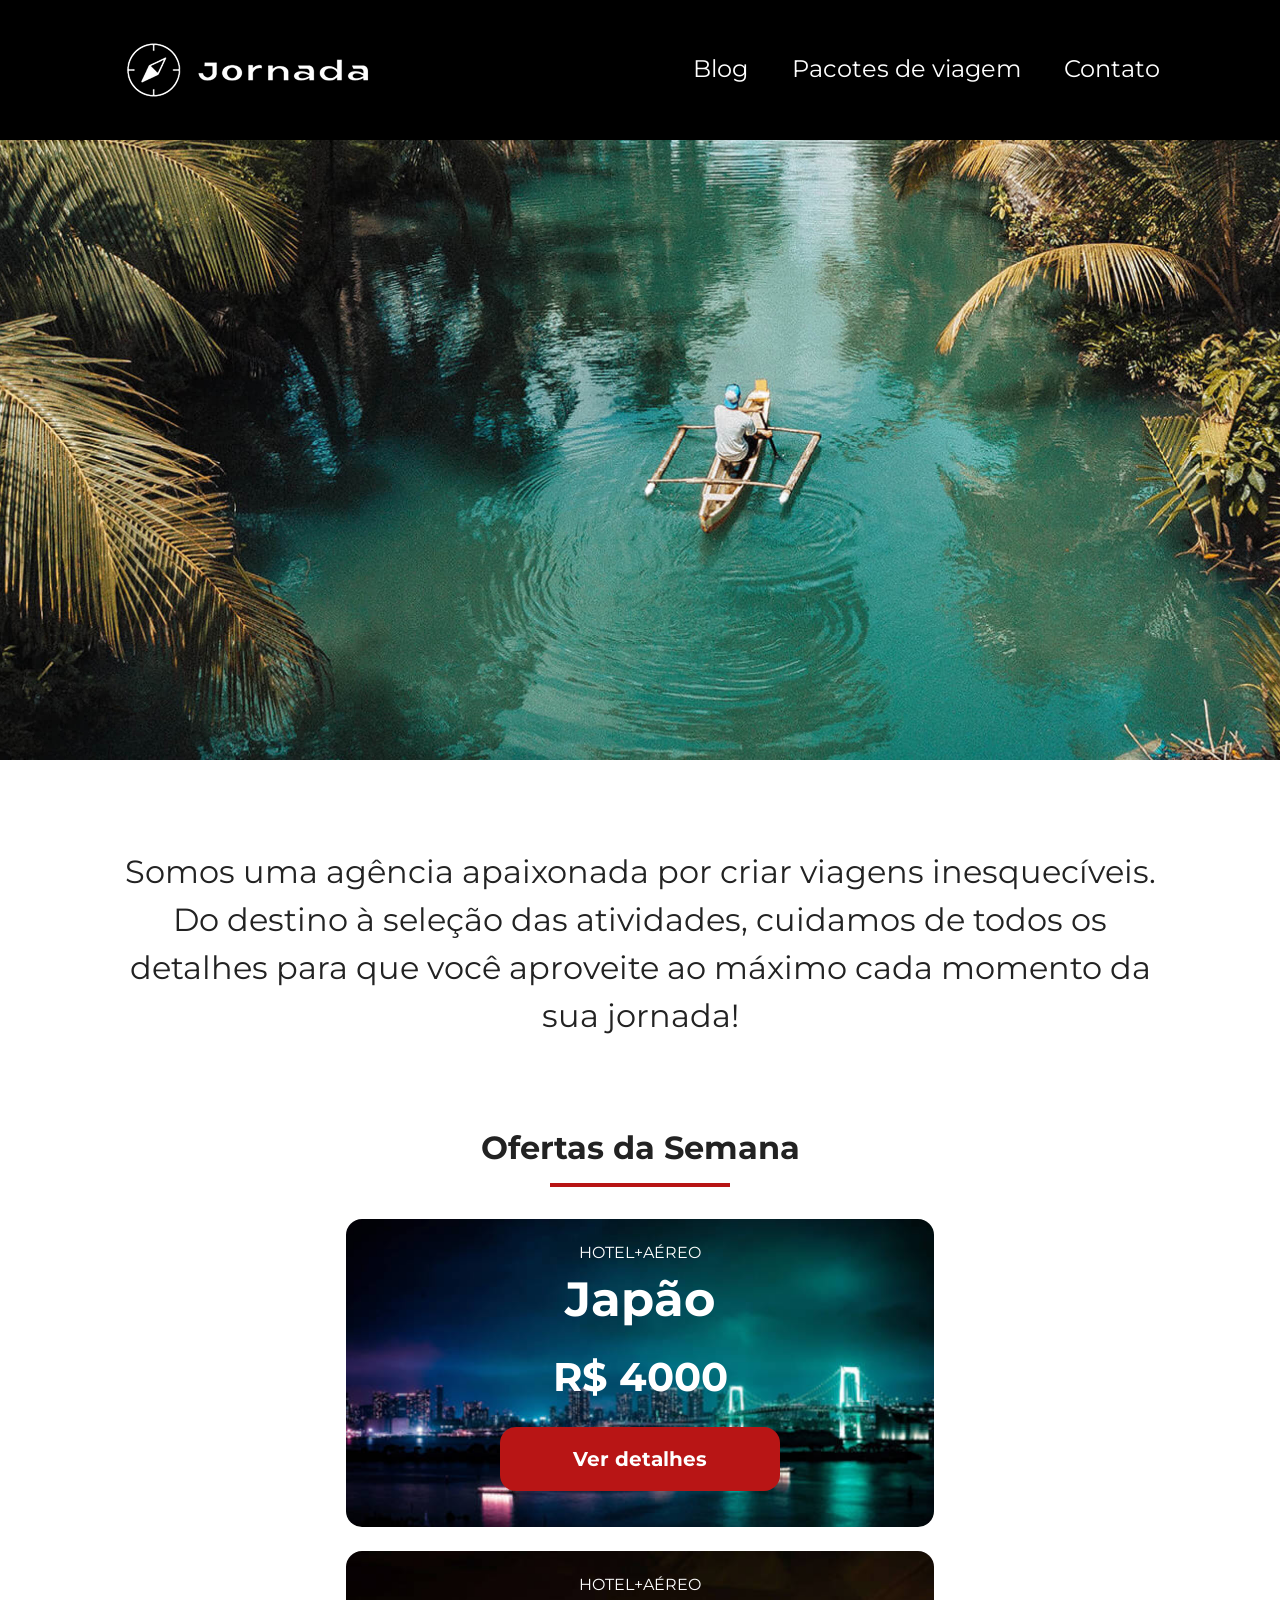
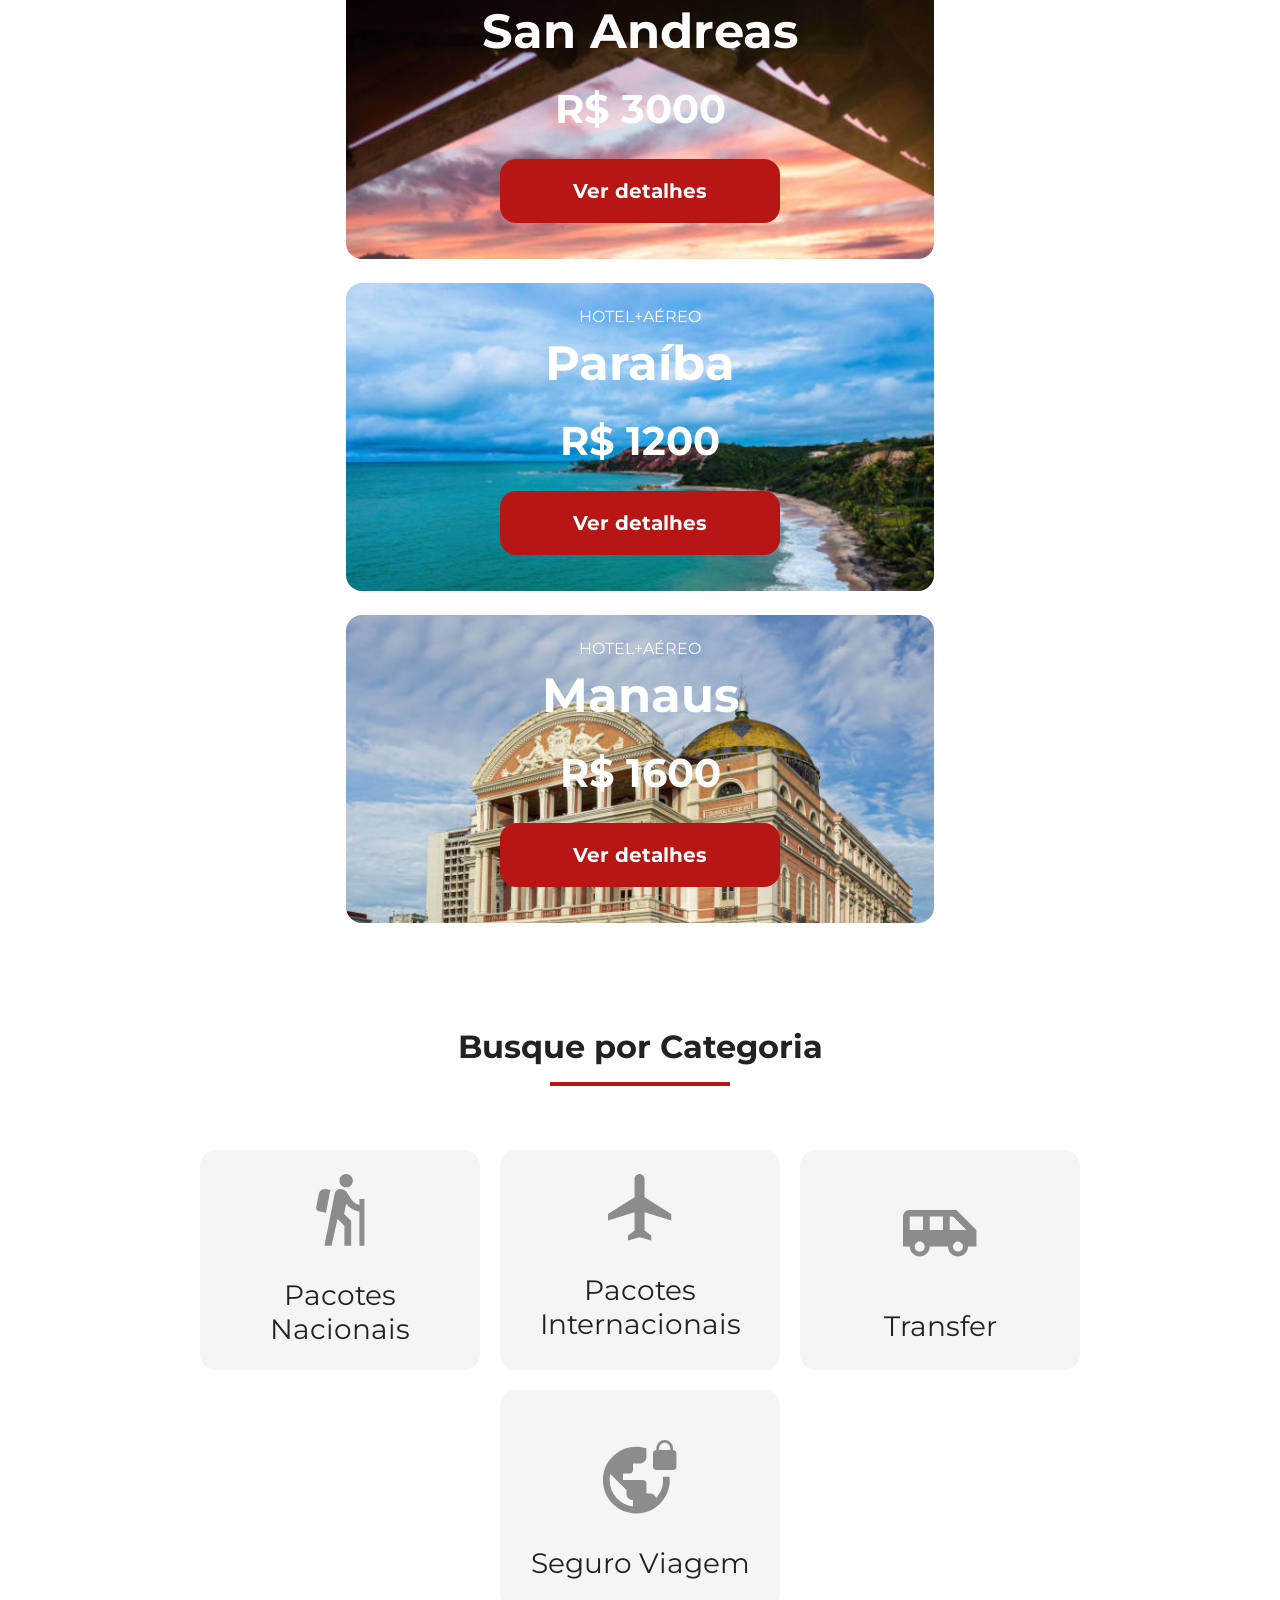
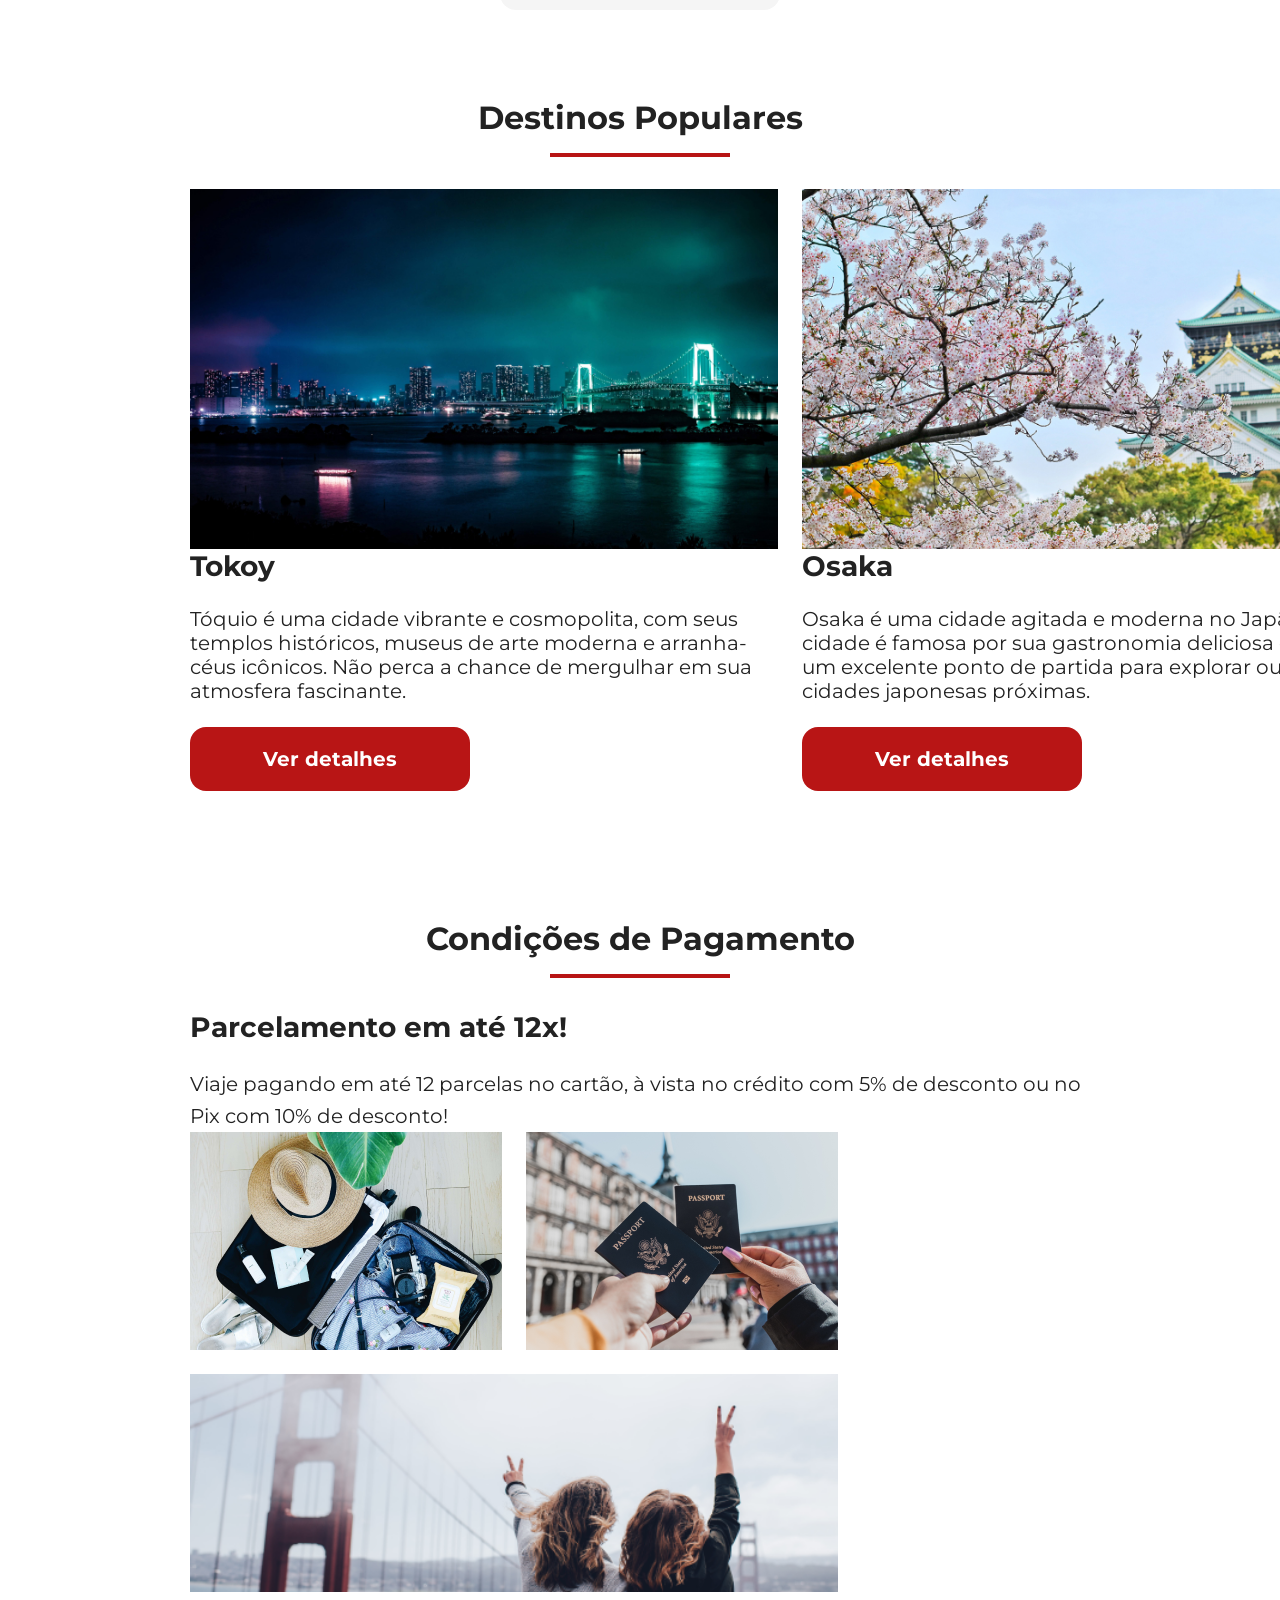
==== index.html @ 8a629111 "reverter merge bugado  #9 from GeteGames/feat/footer" ====
<!doctype html>
<html lang="pt-br">
  <head>
    <meta charset="UTF-8" />
    <meta name="viewport" content="width=device-width, initial-scale=1.0" />
    <link rel="stylesheet" href="css/style.css" />
    <title>Jornada Viagens</title>
  </head>

  <body>
    <header class="main-header">
      <a class="logo" href="index.html" title="voltar para a página inicial">
        <img
          class="img-mobile"
          src="img/bussola-jornada-branca.png"
          alt="Bussola do logo Jornada Viagens na cor branco"
        />
        <img
          class="img-desktop"
          src="img/bussola-texto-jornada-branco.png"
          alt="Logo Jornada Viagens na cor branco"
        />
      </a>
      <div class="navigation-menu">
        <label for="menu">
          <img src="img/menu.png" alt="menu" />
        </label>
        <input type="checkbox" name="" id="menu" hidden />
        <nav>
          <ul class="list-link">
            <li>
              <a href="blog.html" target="_blank" title="Acessar Blog">Blog</a>
            </li>
            <li>
              <a
                href="pacotes.html"
                target="_blank"
                title="Acessar Pacotes de viagem"
                >Pacotes de viagem</a
              >
            </li>
            <li>
              <a href="contato.html" target="_blank" title="Acessar Contato"
                >Contato</a
              >
            </li>
          </ul>
        </nav>
      </div>
    </header>

    <section class="hero">
      <div class="hero-img"></div>
      <h2>
        Somos uma agência apaixonada por criar viagens inesquecíveis. Do destino
        à seleção das atividades, cuidamos de todos os detalhes para que você
        aproveite ao máximo cada momento da sua jornada!
      </h2>
    </section>

    <section class="offers">
      <div class="section-title">
        <h2 class="content-title">Ofertas da Semana</h2>
        <hr />
      </div>
      <div class="offers-cards">
        <article class="card japao">
          <header>
            <p clss="text-content">HOTEL+AÉREO</p>
            <h3 class="text-content">
              Japão <br />
              <span>R$ 4000</span>
            </h3>
          </header>
          <footer>
            <a href="#" class="button">Ver detalhes</a>
          </footer>
        </article>

        <article class="card san-andreas">
          <header>
            <p clss="text-content">HOTEL+AÉREO</p>
            <h3 class="text-content">
              San Andreas <br />
              <span>R$ 3000</span>
            </h3>
          </header>
          <footer>
            <a href="#" class="button">Ver detalhes</a>
          </footer>
        </article>

        <article class="card paraiba">
          <header>
            <p clss="text-content">HOTEL+AÉREO</p>
            <h3 class="text-content">
              Paraíba <br />
              <span>R$ 1200</span>
            </h3>
          </header>
          <footer>
            <a href="#" class="button">Ver detalhes</a>
          </footer>
        </article>

        <article class="card manaus">
          <header>
            <p clss="text-content">HOTEL+AÉREO</p>
            <h3 class="text-content">
              Manaus <br />
              <span>R$ 1600</span>
            </h3>
          </header>
          <footer>
            <a href="#" class="button">Ver detalhes</a>
          </footer>
        </article>
      </div>
    </section>

    <section class="categories">
      <div class="section-title">
        <h2 class="content-title">Busque por Categoria</h2>
        <hr />
      </div>
      <div class="categories-cards">
        <a
          class="card"
          href="#"
          target="_blank"
          title="Busque pela categoria Pacotes Nacionais"
        >
          <img
            src="img/pacotes-nacionais.svg"
            alt="Icone cinza representando uma pessoa fazendo tracking"
          />
          <h3 class="text-content">
            Pacotes <br />
            Nacionais
          </h3>
        </a>
        <a
          class="card"
          href="#"
          target="_blank"
          title="Busque pela categoria Pacotes Internacionais"
        >
          <img
            src="img/pacotes-interacionais.svg"
            alt="Icone cinza de uma veiculo aéreo Avião"
          />
          <h3 class="text-content">
            Pacotes <br />
            Internacionais
          </h3>
        </a>
        <a
          class="card single-line transfer"
          href="#"
          target="_blank"
          title="Busque pela categoria Transfer"
        >
          <img
            src="img/icon-transfer.svg"
            alt="Icone cinza representando um carro"
          />
          <h3 class="text-content">Transfer</h3>
        </a>
        <a
          class="card single-line"
          href="#"
          target="_blank"
          title="Busque pela categoria Seguro Viagem"
        >
          <img
            src="img/seguro-viagem.svg"
            alt="Icone cinza representando planeta Terra e um cadeado"
          />
          <h3 class="text-content">Seguro Viagem</h3>
        </a>
      </div>
    </section>

    <section class="destinations">
      <div class="section-title">
        <h2 class="content-title">Destinos Populares</h2>
        <hr />
      </div>
      <div class="destination-items">
        <article class="item">
          <header>
            <div class="img-item">
              <div class="image-destination-1"></div>
              <h4 class="content-title">Tokoy</h4>
              <p class="text-content">
                Tóquio é uma cidade vibrante e cosmopolita, com seus templos
                históricos, museus de arte moderna e arranha-céus icônicos. Não
                perca a chance de mergulhar em sua atmosfera fascinante.
              </p>
              <footer>
                <a href="#" class="button">Ver detalhes</a>
              </footer>
            </div>
          </header>
        </article>

        <article class="item">
          <header>
            <div class="img-item">
              <div class="image-destination-2"></div>
              <h4 class="content-title">Osaka</h4>
              <p class="text-content">
                Osaka é uma cidade agitada e moderna no Japãos. A cidade é
                famosa por sua gastronomia deliciosa e por ser um excelente
                ponto de partida para explorar outras cidades japonesas
                próximas.
              </p>
              <footer>
                <a href="#" class="button">Ver detalhes</a>
              </footer>
            </div>
          </header>
        </article>
      </div>
    </section>

    <section class="payments">
      <div class="section-title">
        <h2 class="content-title">Condições de Pagamento</h2>
        <hr />
      </div>
      <div class="content-container">
        <div class="text-content">
          <h3 class="content-title">Parcelamento em até 12x!</h3>
          <p class="content-text">
            Viaje pagando em até 12 parcelas no cartão, à vista no crédito com
            5% de desconto ou no Pix com 10% de desconto!
          </p>
        </div>
        <div class="image-gallery">
          <div class="image-first"></div>
          <div class="image-second"></div>
          <div class="image-thirdy-colaspan-2"></div>
        </div>
      </div>
    </section>
  </body>
</html>
---- css/style.css ----
@import url(global.css);
@import url(header.css);
@import url(hero.css);
@import url(offers.css);
@import url(categoria.css);
@import url(destinations.css);
@import url(payments.css);
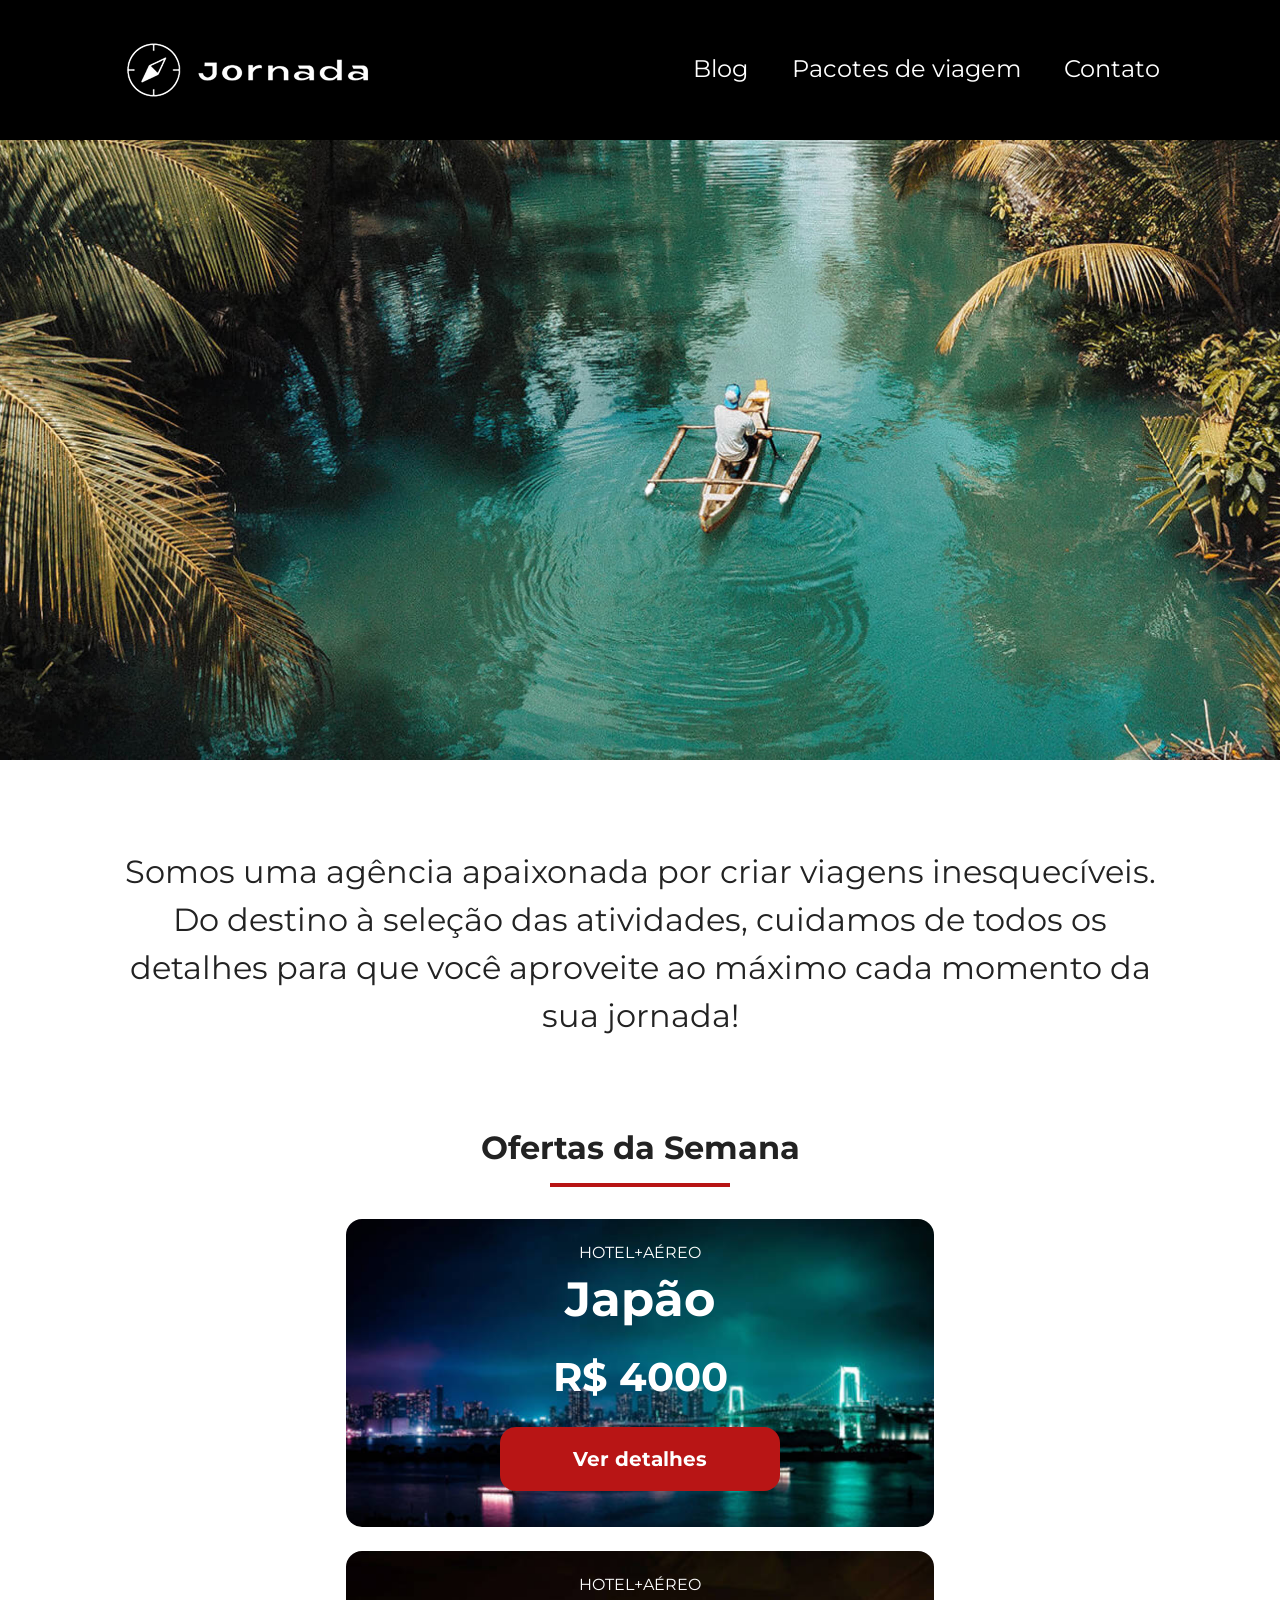
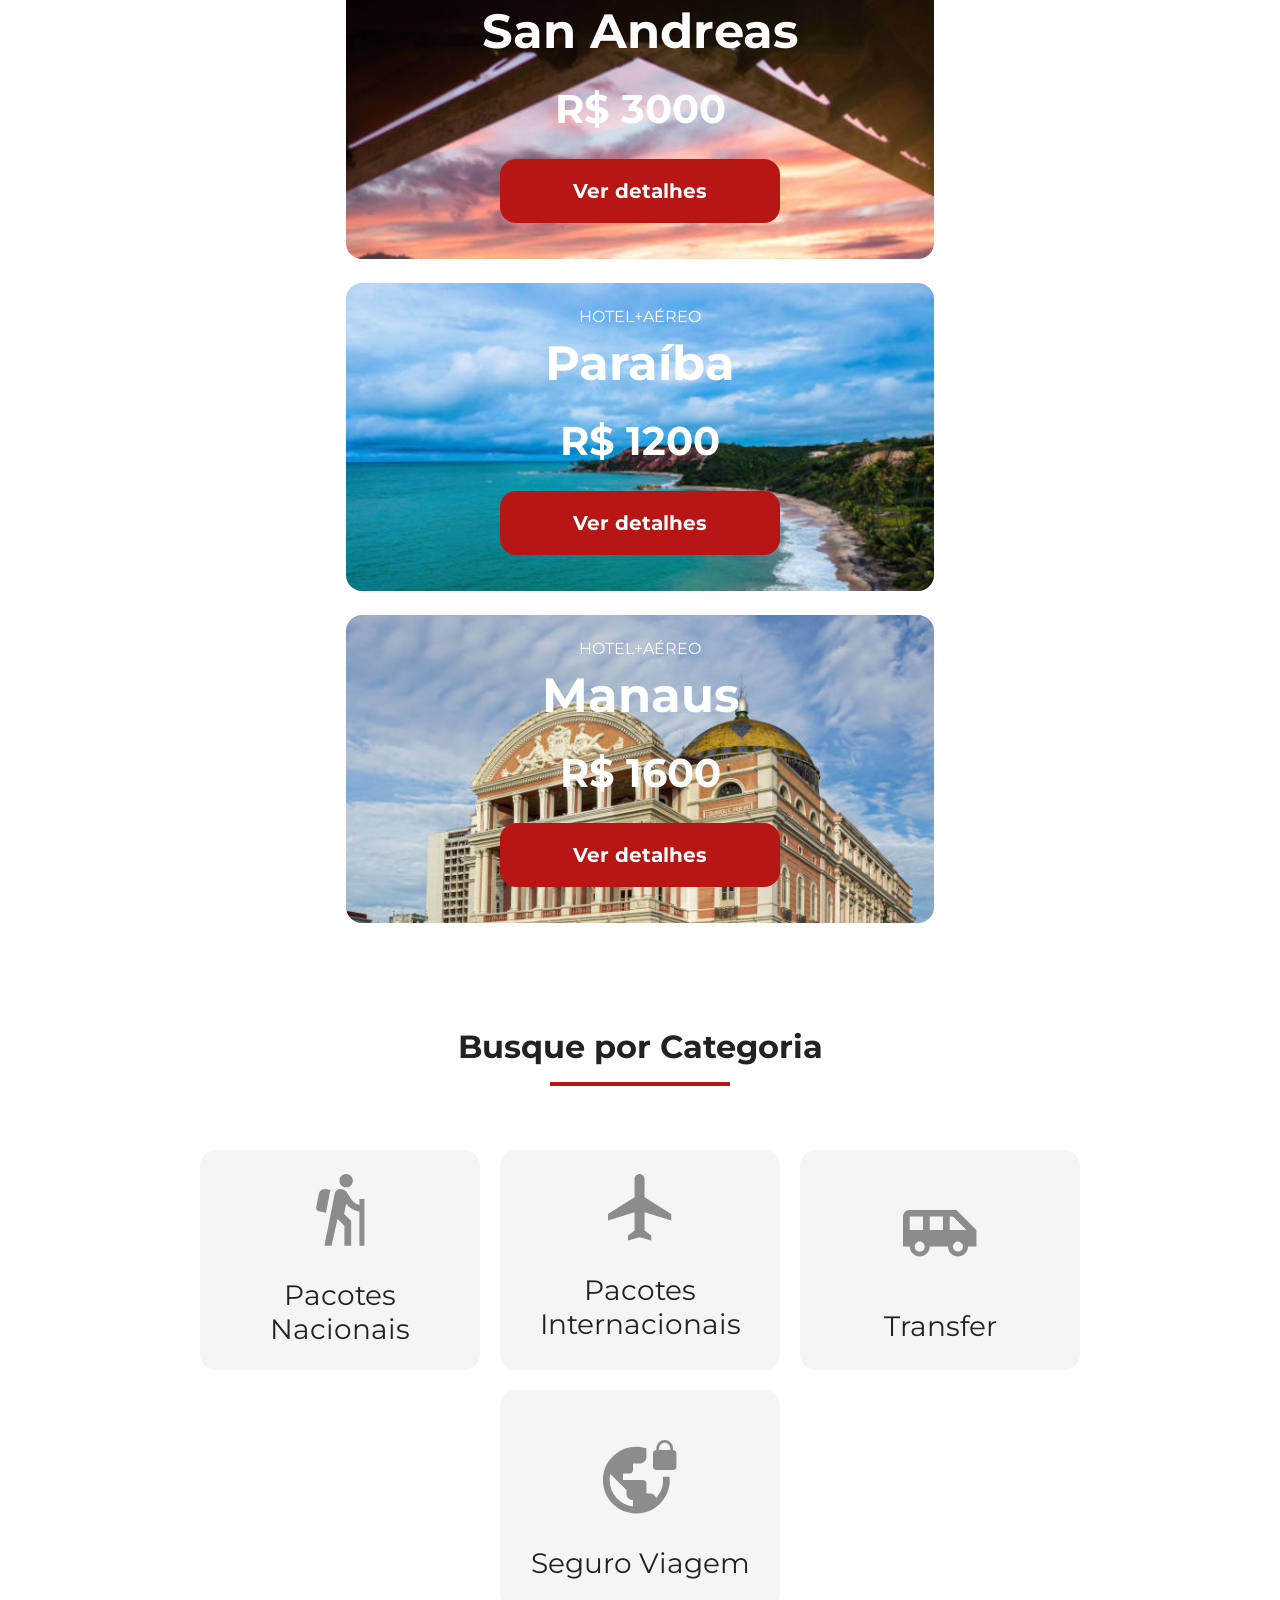
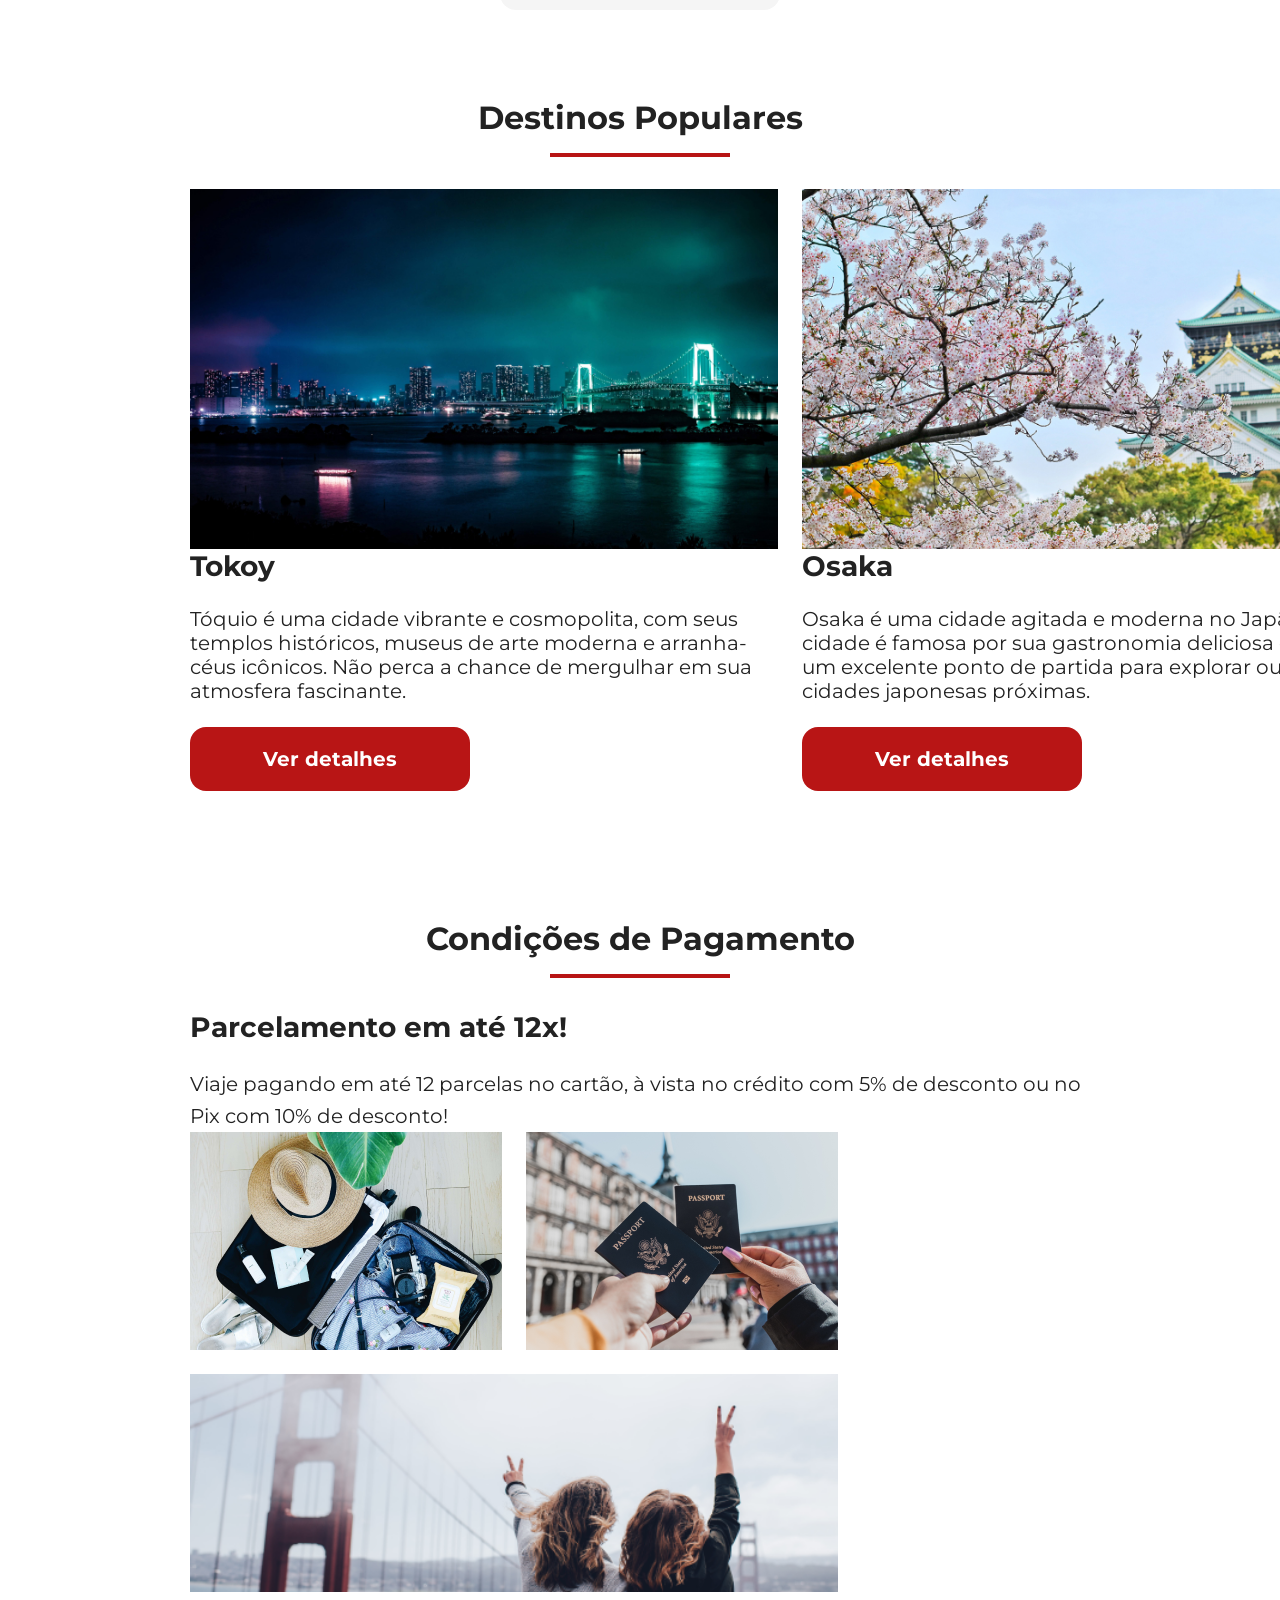
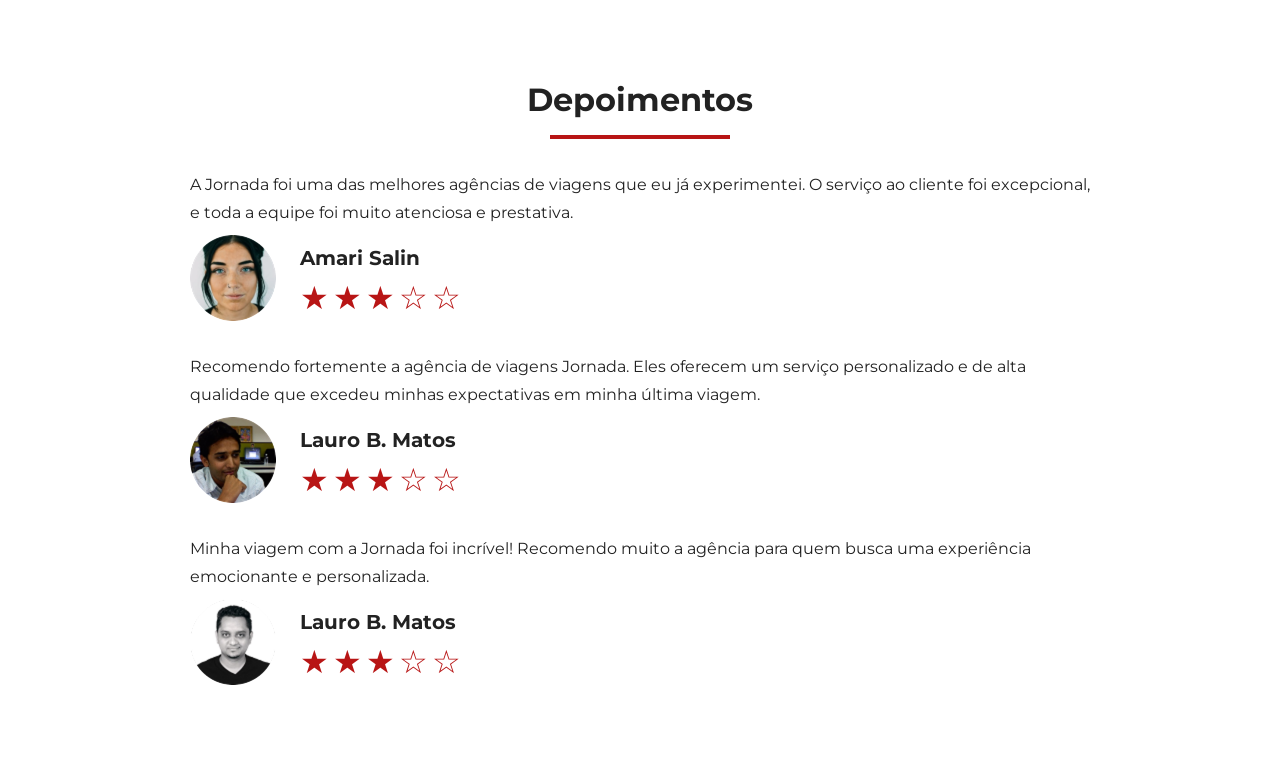
==== commit 0f652957: "Merge pull request #10 from GeteGames/feat/testimonials Finaliza estilo do mobile" ====
--- a/index.html
+++ b/index.html
@@ -244,5 +244,88 @@
         </div>
       </div>
     </section>
+
+    <section class="testimonial">
+      <div class="section-title">
+        <h2>Depoimentos</h2>
+        <hr />
+      </div>
+      <div class="testimonial-container">
+        <article>
+          <header>
+            <p>
+              A Jornada foi uma das melhores agências de viagens que eu já
+              experimentei. O serviço ao cliente foi excepcional, e toda a
+              equipe foi muito atenciosa e prestativa.
+            </p>
+          </header>
+          <footer>
+            <img
+              src="/img/testemun-talita.png"
+              alt="imagem de perfil da cliente Talita Villas Boas"
+            />
+            <div class="profile-content">
+              <h4>Amari Salin</h4>
+              <div class="rating">
+                <span class="star">★</span>
+                <span class="star">★</span>
+                <span class="star">★</span>
+                <span class="star">☆</span>
+                <span class="star">☆</span>
+              </div>
+            </div>
+          </footer>
+        </article>
+        <article>
+          <header>
+            <p>
+              Recomendo fortemente a agência de viagens Jornada. Eles oferecem
+              um serviço personalizado e de alta qualidade que excedeu minhas
+              expectativas em minha última viagem.
+            </p>
+          </header>
+          <footer>
+            <img
+              src="/img/testemun-amari.png"
+              alt="imagem de perfil da cliente Amari Salin"
+            />
+            <div class="profile-content">
+              <h4>Lauro B. Matos</h4>
+              <div class="rating">
+                <span class="star">★</span>
+                <span class="star">★</span>
+                <span class="star">★</span>
+                <span class="star">☆</span>
+                <span class="star">☆</span>
+              </div>
+            </div>
+          </footer>
+        </article>
+        <article>     
+          <header>
+            <p>
+              Minha viagem com a Jornada foi incrível! Recomendo muito a agência
+              para quem busca uma experiência emocionante e personalizada.
+            </p>
+          </header>
+          <footer>
+            <img
+              src="/img/testemun-lauro.png"
+              alt="imagem de perfil da cliente Lauro B. Matos"
+            />
+            <div class="profile-content">
+              <h4>Lauro B. Matos</h4>
+              <div class="rating">
+                <span class="star">★</span>
+                <span class="star">★</span>
+                <span class="star">★</span>
+                <span class="star">☆</span>
+                <span class="star">☆</span>
+              </div>
+            </div>
+          </footer>
+        </article>
+      </div>
+    </section>
   </body>
 </html>
--- a/css/style.css
+++ b/css/style.css
@@ -4,4 +4,5 @@
 @import url(offers.css);
 @import url(categoria.css);
 @import url(destinations.css);
-@import url(payments.css);+@import url(payments.css);
+@import url(testimonials.css);
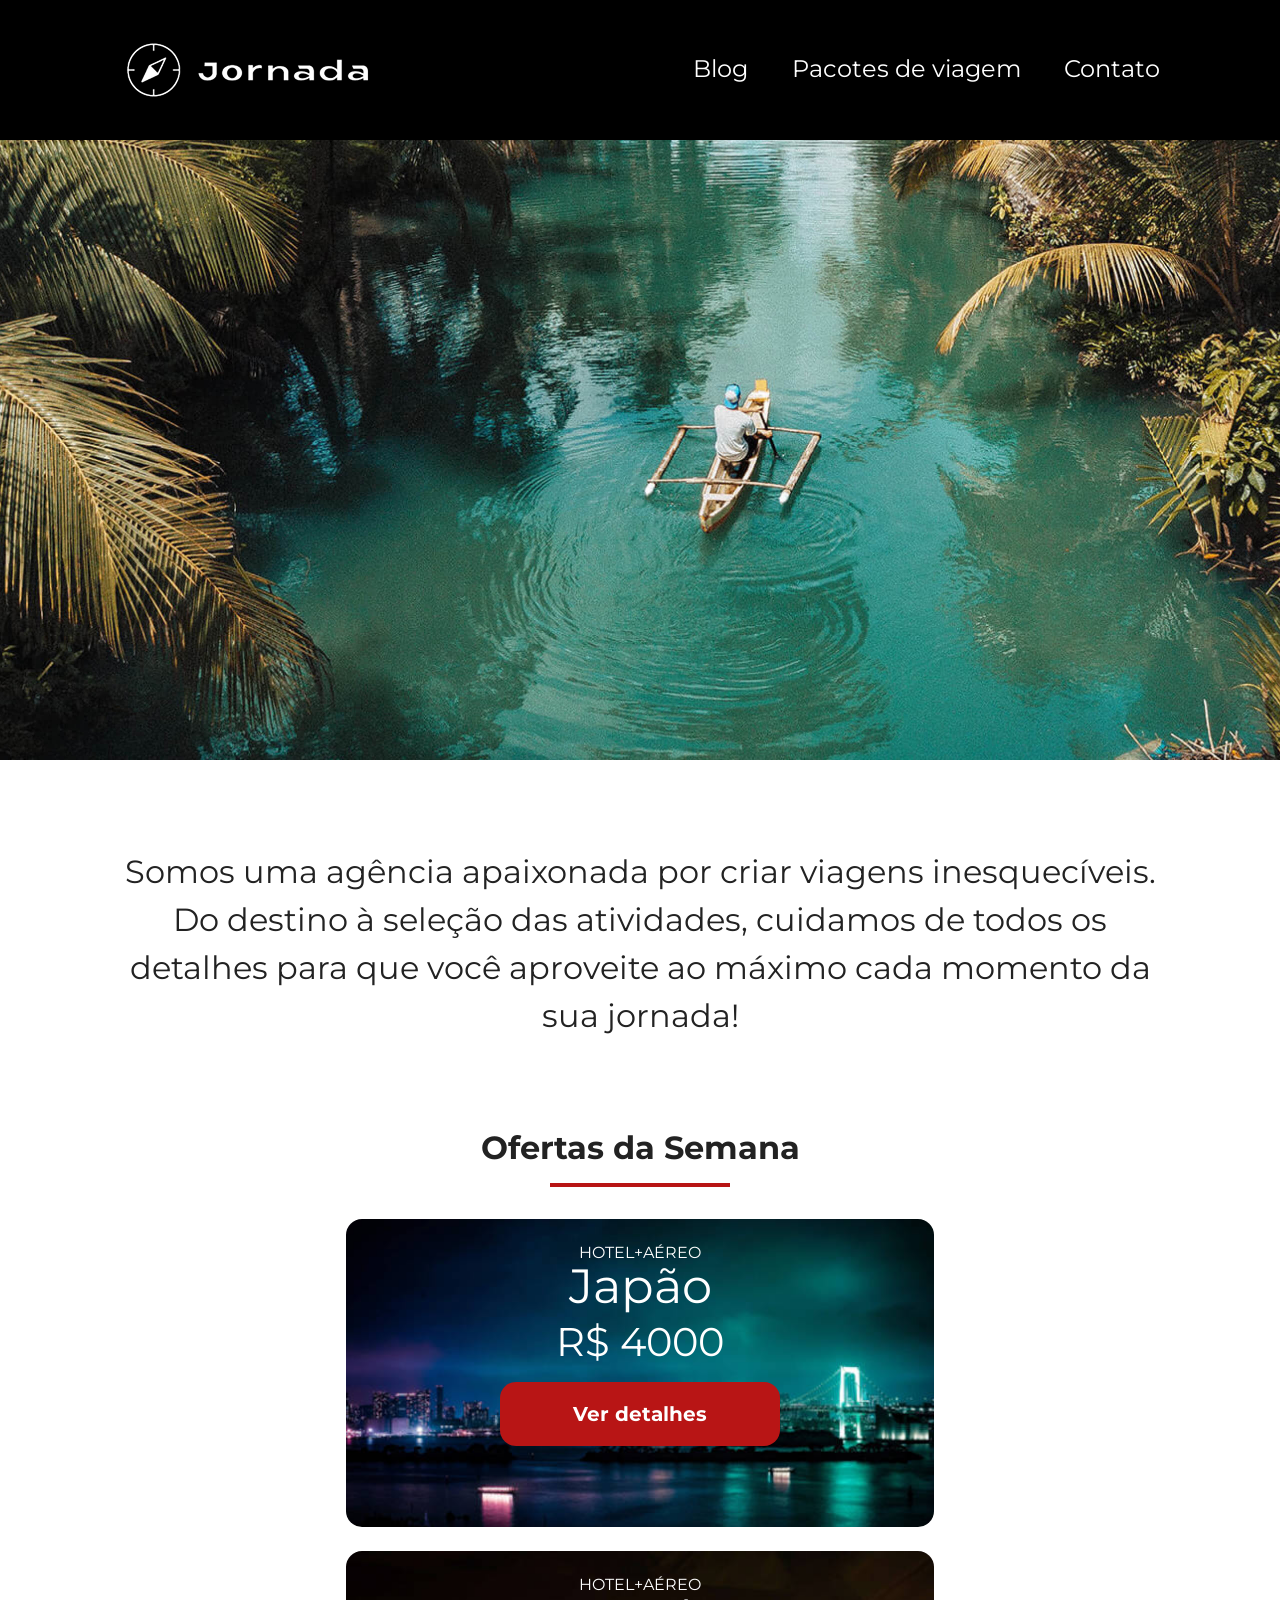
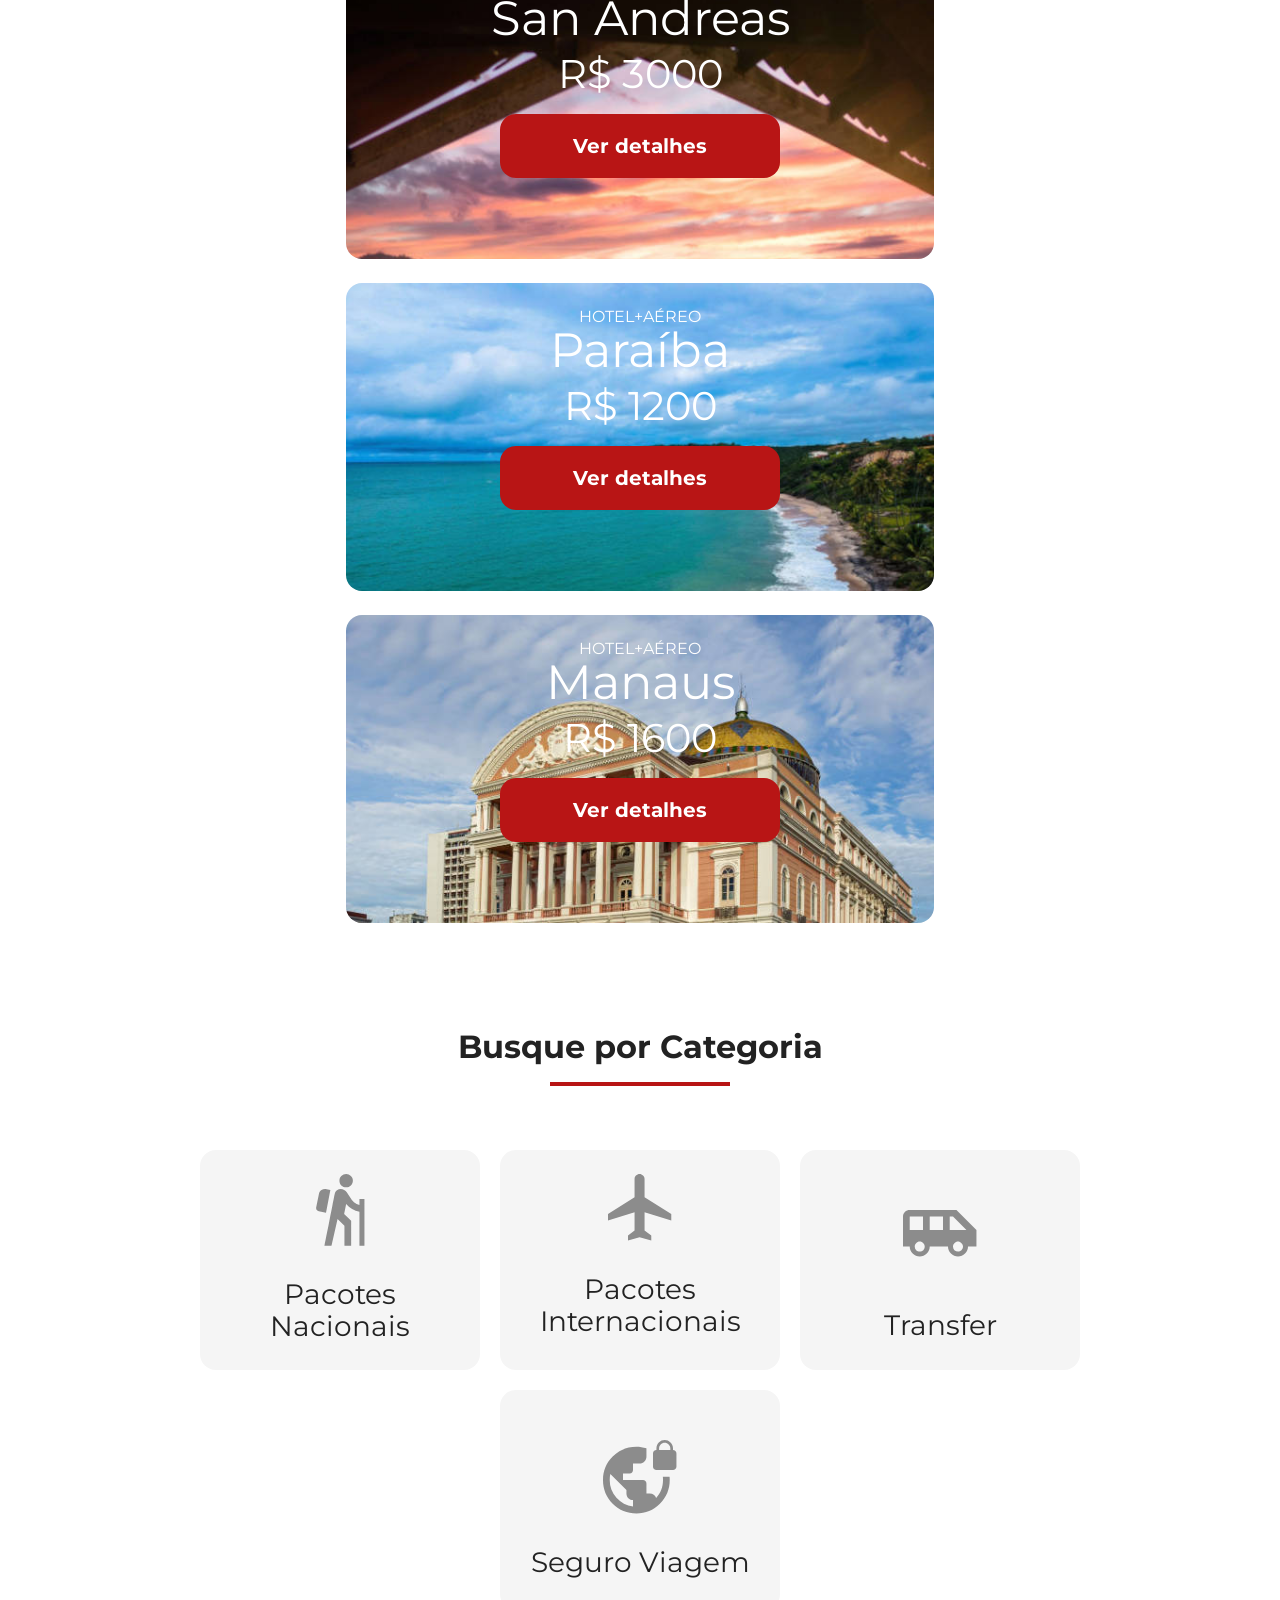
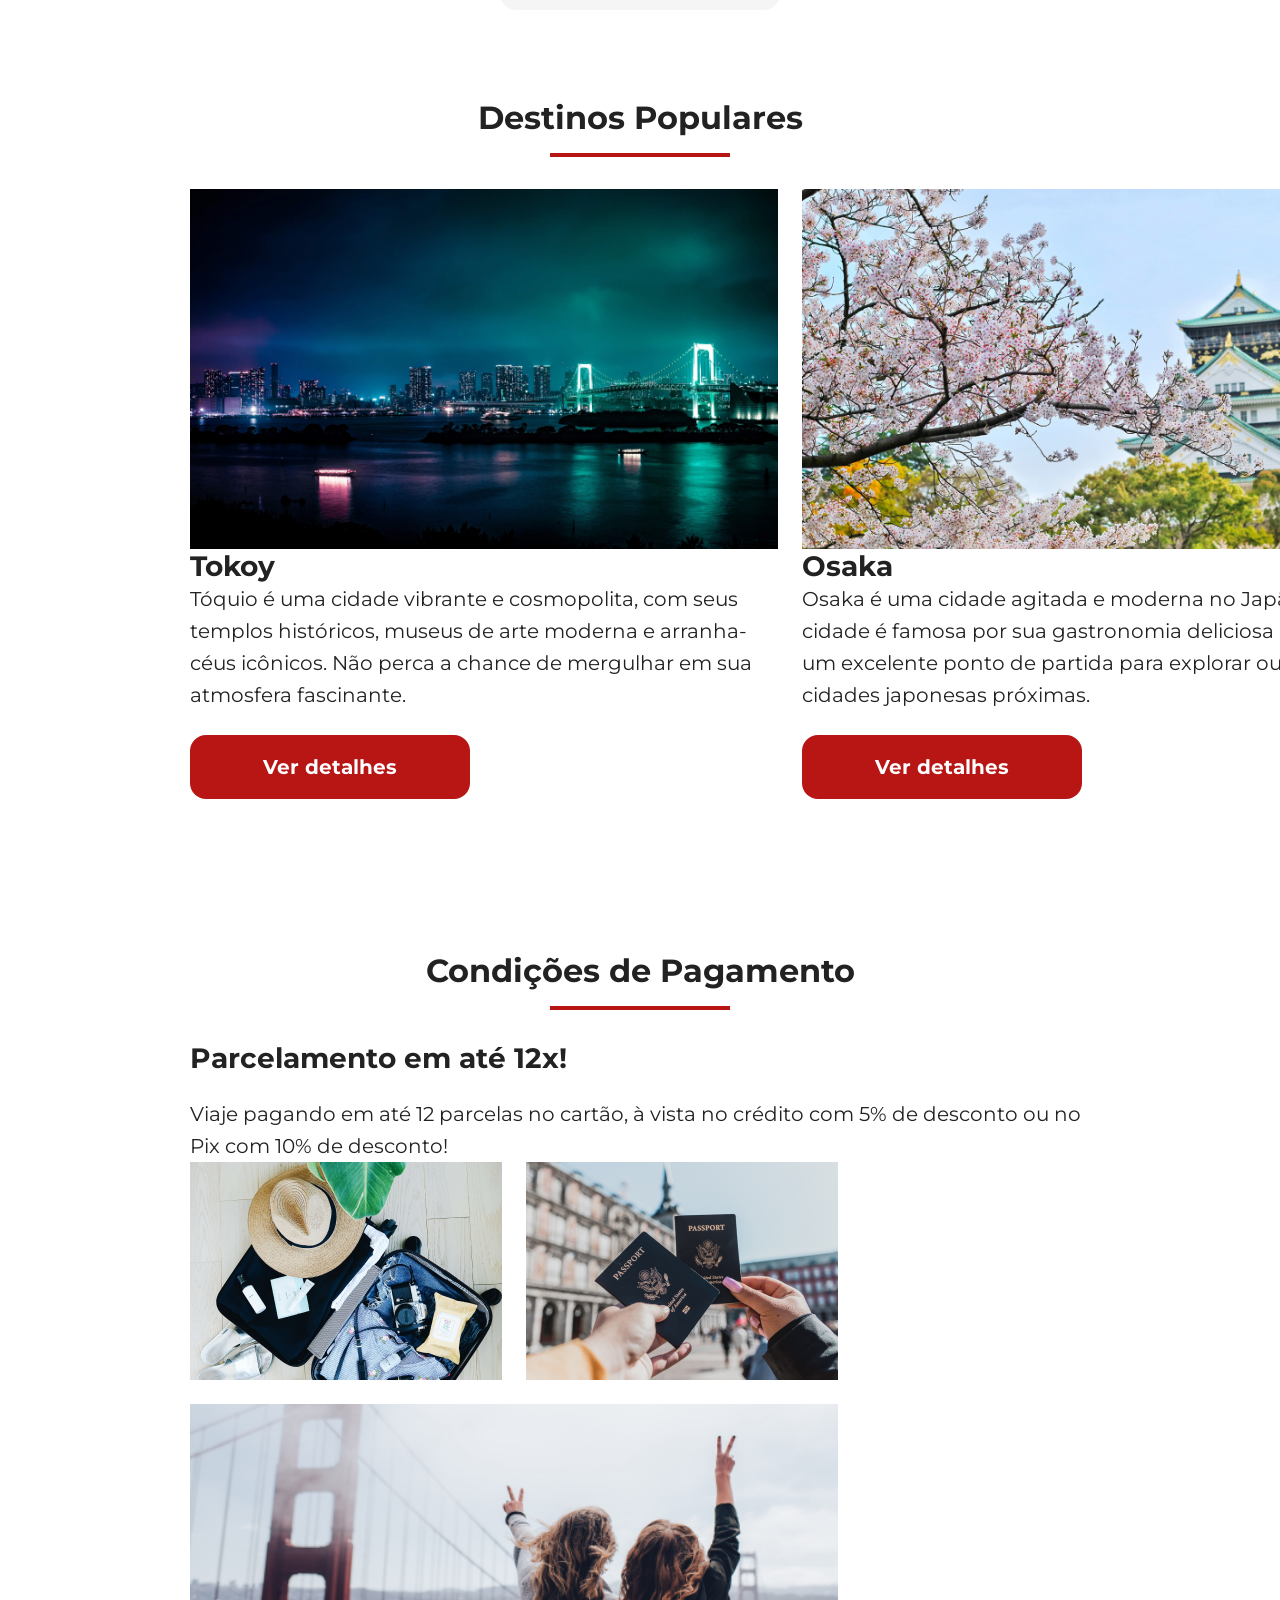
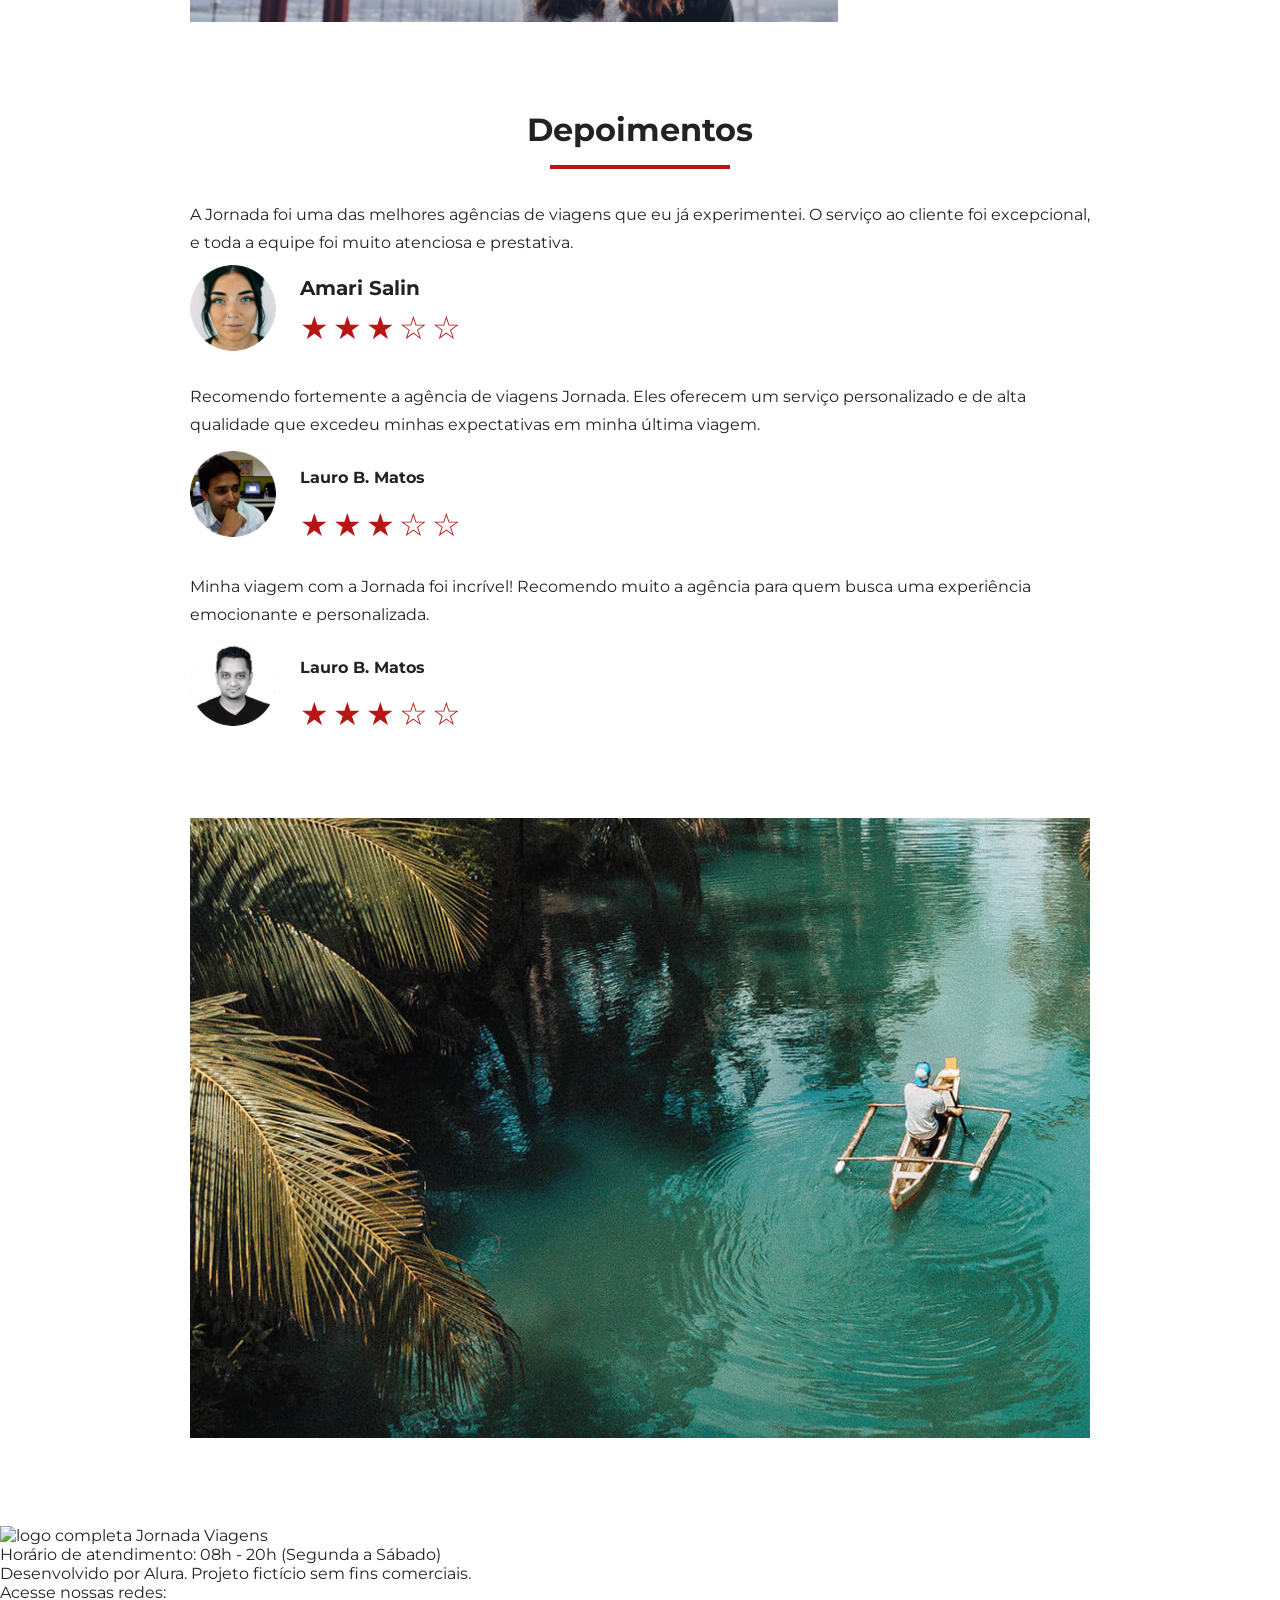
==== commit 76f417c2: "Adicionando testemonial e resolvendo conflitos" ====
--- a/index.html
+++ b/index.html
@@ -1,60 +1,48 @@
 <!doctype html>
 <html lang="pt-br">
-  <head>
-    <meta charset="UTF-8" />
-    <meta name="viewport" content="width=device-width, initial-scale=1.0" />
-    <link rel="stylesheet" href="css/style.css" />
-    <title>Jornada Viagens</title>
-  </head>
-
-  <body>
-    <header class="main-header">
-      <a class="logo" href="index.html" title="voltar para a página inicial">
-        <img
-          class="img-mobile"
-          src="img/bussola-jornada-branca.png"
-          alt="Bussola do logo Jornada Viagens na cor branco"
-        />
-        <img
-          class="img-desktop"
-          src="img/bussola-texto-jornada-branco.png"
-          alt="Logo Jornada Viagens na cor branco"
-        />
-      </a>
-      <div class="navigation-menu">
-        <label for="menu">
-          <img src="img/menu.png" alt="menu" />
-        </label>
-        <input type="checkbox" name="" id="menu" hidden />
-        <nav>
-          <ul class="list-link">
-            <li>
-              <a href="blog.html" target="_blank" title="Acessar Blog">Blog</a>
-            </li>
-            <li>
-              <a
-                href="pacotes.html"
-                target="_blank"
-                title="Acessar Pacotes de viagem"
-                >Pacotes de viagem</a
-              >
-            </li>
-            <li>
-              <a href="contato.html" target="_blank" title="Acessar Contato"
-                >Contato</a
-              >
-            </li>
-          </ul>
-        </nav>
-      </div>
-    </header>
-
+
+<head>
+  <meta charset="UTF-8" />
+  <meta name="viewport" content="width=device-width, initial-scale=1.0" />
+  <link rel="stylesheet" href="css/style.css" />
+  <title>Jornada Viagens</title>
+</head>
+
+<body>
+  <header class="main-header">
+    <a class="logo" href="index.html" title="voltar para a página inicial">
+      <img class="img-mobile" src="img/bussola-jornada-branca.png"
+        alt="Bussola do logo Jornada Viagens na cor branco" />
+      <img class="img-desktop" src="img/bussola-texto-jornada-branco.png" alt="Logo Jornada Viagens na cor branco" />
+    </a>
+    <div class="navigation-menu">
+      <label for="menu">
+        <img src="img/menu.png" alt="menu" />
+      </label>
+      <input type="checkbox" name="" id="menu" hidden />
+      <nav>
+        <ul class="list-link">
+          <li>
+            <a href="blog.html" target="_blank" title="Acessar Blog">Blog</a>
+          </li>
+          <li>
+            <a href="pacotes.html" target="_blank" title="Acessar Pacotes de viagem">Pacotes de viagem</a>
+          </li>
+          <li>
+            <a href="contato.html" target="_blank" title="Acessar Contato">Contato</a>
+          </li>
+        </ul>
+      </nav>
+    </div>
+  </header>
+
+  <main>
     <section class="hero">
       <div class="hero-img"></div>
       <h2>
-        Somos uma agência apaixonada por criar viagens inesquecíveis. Do destino
-        à seleção das atividades, cuidamos de todos os detalhes para que você
-        aproveite ao máximo cada momento da sua jornada!
+        Somos uma agência apaixonada por criar viagens inesquecíveis. Do
+        destino à seleção das atividades, cuidamos de todos os detalhes para
+        que você aproveite ao máximo cada momento da sua jornada!
       </h2>
     </section>
 
@@ -66,8 +54,8 @@
       <div class="offers-cards">
         <article class="card japao">
           <header>
-            <p clss="text-content">HOTEL+AÉREO</p>
-            <h3 class="text-content">
+            <p clss="content-text">HOTEL+AÉREO</p>
+            <h3 class="content-text">
               Japão <br />
               <span>R$ 4000</span>
             </h3>
@@ -79,8 +67,8 @@
 
         <article class="card san-andreas">
           <header>
-            <p clss="text-content">HOTEL+AÉREO</p>
-            <h3 class="text-content">
+            <p clss="content-text">HOTEL+AÉREO</p>
+            <h3 class="content-text">
               San Andreas <br />
               <span>R$ 3000</span>
             </h3>
@@ -92,8 +80,8 @@
 
         <article class="card paraiba">
           <header>
-            <p clss="text-content">HOTEL+AÉREO</p>
-            <h3 class="text-content">
+            <p clss="content-text">HOTEL+AÉREO</p>
+            <h3 class="content-text">
               Paraíba <br />
               <span>R$ 1200</span>
             </h3>
@@ -105,8 +93,8 @@
 
         <article class="card manaus">
           <header>
-            <p clss="text-content">HOTEL+AÉREO</p>
-            <h3 class="text-content">
+            <p clss="content-text">HOTEL+AÉREO</p>
+            <h3 class="content-text">
               Manaus <br />
               <span>R$ 1600</span>
             </h3>
@@ -124,59 +112,27 @@
         <hr />
       </div>
       <div class="categories-cards">
-        <a
-          class="card"
-          href="#"
-          target="_blank"
-          title="Busque pela categoria Pacotes Nacionais"
-        >
-          <img
-            src="img/pacotes-nacionais.svg"
-            alt="Icone cinza representando uma pessoa fazendo tracking"
-          />
-          <h3 class="text-content">
+        <a class="card" href="#" target="_blank" title="Busque pela categoria Pacotes Nacionais">
+          <img src="img/pacotes-nacionais.svg" alt="Icone cinza representando uma pessoa fazendo tracking" />
+          <h3 class="content-text">
             Pacotes <br />
             Nacionais
           </h3>
         </a>
-        <a
-          class="card"
-          href="#"
-          target="_blank"
-          title="Busque pela categoria Pacotes Internacionais"
-        >
-          <img
-            src="img/pacotes-interacionais.svg"
-            alt="Icone cinza de uma veiculo aéreo Avião"
-          />
-          <h3 class="text-content">
+        <a class="card" href="#" target="_blank" title="Busque pela categoria Pacotes Internacionais">
+          <img src="img/pacotes-interacionais.svg" alt="Icone cinza de uma veiculo aéreo Avião" />
+          <h3 class="content-text">
             Pacotes <br />
             Internacionais
           </h3>
         </a>
-        <a
-          class="card single-line transfer"
-          href="#"
-          target="_blank"
-          title="Busque pela categoria Transfer"
-        >
-          <img
-            src="img/icon-transfer.svg"
-            alt="Icone cinza representando um carro"
-          />
-          <h3 class="text-content">Transfer</h3>
+        <a class="card single-line transfer" href="#" target="_blank" title="Busque pela categoria Transfer">
+          <img src="img/icon-transfer.svg" alt="Icone cinza representando um carro" />
+          <h3 class="content-text">Transfer</h3>
         </a>
-        <a
-          class="card single-line"
-          href="#"
-          target="_blank"
-          title="Busque pela categoria Seguro Viagem"
-        >
-          <img
-            src="img/seguro-viagem.svg"
-            alt="Icone cinza representando planeta Terra e um cadeado"
-          />
-          <h3 class="text-content">Seguro Viagem</h3>
+        <a class="card single-line" href="#" target="_blank" title="Busque pela categoria Seguro Viagem">
+          <img src="img/seguro-viagem.svg" alt="Icone cinza representando planeta Terra e um cadeado" />
+          <h3 class="content-text">Seguro Viagem</h3>
         </a>
       </div>
     </section>
@@ -191,15 +147,15 @@
           <header>
             <div class="img-item">
               <div class="image-destination-1"></div>
-              <h4 class="content-title">Tokoy</h4>
-              <p class="text-content">
-                Tóquio é uma cidade vibrante e cosmopolita, com seus templos
-                históricos, museus de arte moderna e arranha-céus icônicos. Não
-                perca a chance de mergulhar em sua atmosfera fascinante.
-              </p>
-              <footer>
-                <a href="#" class="button">Ver detalhes</a>
-              </footer>
+              <h3 class="content-title">Tokoy</h>
+                <p class="content-text">
+                  Tóquio é uma cidade vibrante e cosmopolita, com seus templos
+                  históricos, museus de arte moderna e arranha-céus icônicos.
+                  Não perca a chance de mergulhar em sua atmosfera fascinante.
+                </p>
+                <footer>
+                  <a href="#" class="button">Ver detalhes</a>
+                </footer>
             </div>
           </header>
         </article>
@@ -208,16 +164,16 @@
           <header>
             <div class="img-item">
               <div class="image-destination-2"></div>
-              <h4 class="content-title">Osaka</h4>
-              <p class="text-content">
-                Osaka é uma cidade agitada e moderna no Japãos. A cidade é
-                famosa por sua gastronomia deliciosa e por ser um excelente
-                ponto de partida para explorar outras cidades japonesas
-                próximas.
-              </p>
-              <footer>
-                <a href="#" class="button">Ver detalhes</a>
-              </footer>
+              <h3 class="content-title">Osaka</h>
+                <p class="content-text">
+                  Osaka é uma cidade agitada e moderna no Japãos. A cidade é
+                  famosa por sua gastronomia deliciosa e por ser um excelente
+                  ponto de partida para explorar outras cidades japonesas
+                  próximas.
+                </p>
+                <footer>
+                  <a href="#" class="button">Ver detalhes</a>
+                </footer>
             </div>
           </header>
         </article>
@@ -230,7 +186,7 @@
         <hr />
       </div>
       <div class="content-container">
-        <div class="text-content">
+        <div class="content-text">
           <h3 class="content-title">Parcelamento em até 12x!</h3>
           <p class="content-text">
             Viaje pagando em até 12 parcelas no cartão, à vista no crédito com
@@ -245,6 +201,7 @@
       </div>
     </section>
 
+    </section>
     <section class="testimonial">
       <div class="section-title">
         <h2>Depoimentos</h2>
@@ -260,12 +217,9 @@
             </p>
           </header>
           <footer>
-            <img
-              src="/img/testemun-talita.png"
-              alt="imagem de perfil da cliente Talita Villas Boas"
-            />
+            <img src="/img/testemun-talita.png" alt="imagem de perfil da cliente Talita Villas Boas" />
             <div class="profile-content">
-              <h4>Amari Salin</h4>
+              <h3>Amari Salin</h3>
               <div class="rating">
                 <span class="star">★</span>
                 <span class="star">★</span>
@@ -285,10 +239,7 @@
             </p>
           </header>
           <footer>
-            <img
-              src="/img/testemun-amari.png"
-              alt="imagem de perfil da cliente Amari Salin"
-            />
+            <img src="/img/testemun-amari.png" alt="imagem de perfil da cliente Amari Salin" />
             <div class="profile-content">
               <h4>Lauro B. Matos</h4>
               <div class="rating">
@@ -301,7 +252,7 @@
             </div>
           </footer>
         </article>
-        <article>     
+        <article>
           <header>
             <p>
               Minha viagem com a Jornada foi incrível! Recomendo muito a agência
@@ -309,10 +260,7 @@
             </p>
           </header>
           <footer>
-            <img
-              src="/img/testemun-lauro.png"
-              alt="imagem de perfil da cliente Lauro B. Matos"
-            />
+            <img src="/img/testemun-lauro.png" alt="imagem de perfil da cliente Lauro B. Matos" />
             <div class="profile-content">
               <h4>Lauro B. Matos</h4>
               <div class="rating">
@@ -327,5 +275,33 @@
         </article>
       </div>
     </section>
-  </body>
-</html>
+
+    <section class="bottom-hero">
+      <div class="hero-img"></div>
+    </section>
+  </main>
+
+  <footer class="main-footer">
+    <div class="footer-content">
+      <img src="img/logo-branco-footer.png" alt="logo completa Jornada Viagens" />
+      <p>Horário de atendimento: 08h - 20h (Segunda a Sábado)</p>
+      <p>Desenvolvido por Alura. Projeto fictício sem fins comerciais.</p>
+    </div>
+
+    <div class="footer-social">
+      <p>Acesse nossas redes:</p>
+      <a href="#" target="_blank" title="Acesse o Twitter do Jornada Viagens">
+        <img src="/img/icone-twiter.svg" alt="icone do Twiter na cor branca" />
+      </a>
+      <a href="#" target="_blank" title="Acesse o Instagram do Jornada Viagens">
+        <img src="/img/icone-instragam.svg" alt="icone do Instagram na cor branca" />
+      </a>
+      <a href="#" target="_blank" title="Entre em contato via Whatsapp">
+        <img src="img/icone-whatsapp.svg" alt="icone do Whatsapp na cor branca" />
+      </a>
+    </div>
+  </footer>
+
+</body>
+
+</html>
--- a/css/style.css
+++ b/css/style.css
@@ -5,4 +5,5 @@
 @import url(categoria.css);
 @import url(destinations.css);
 @import url(payments.css);
-@import url(testimonials.css);+@import url(testimonials.css);
+@import url(footer.css);
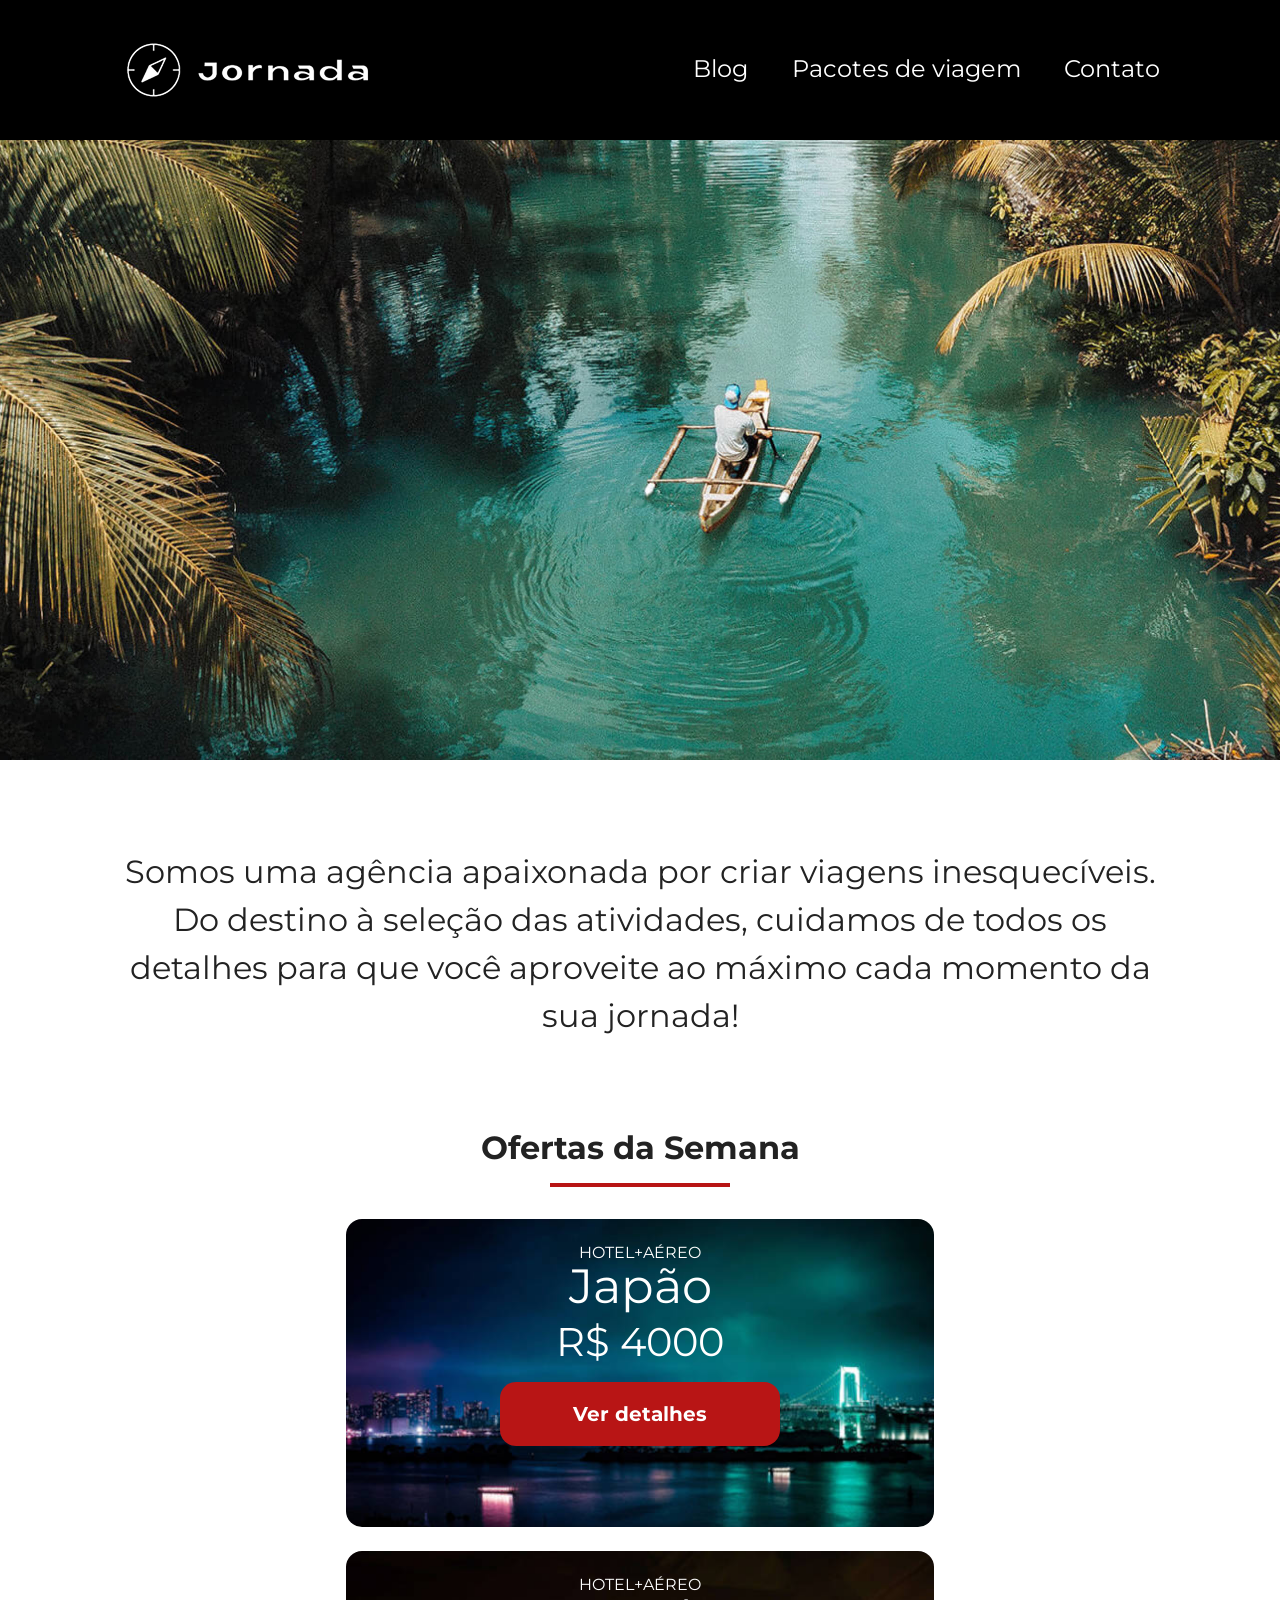
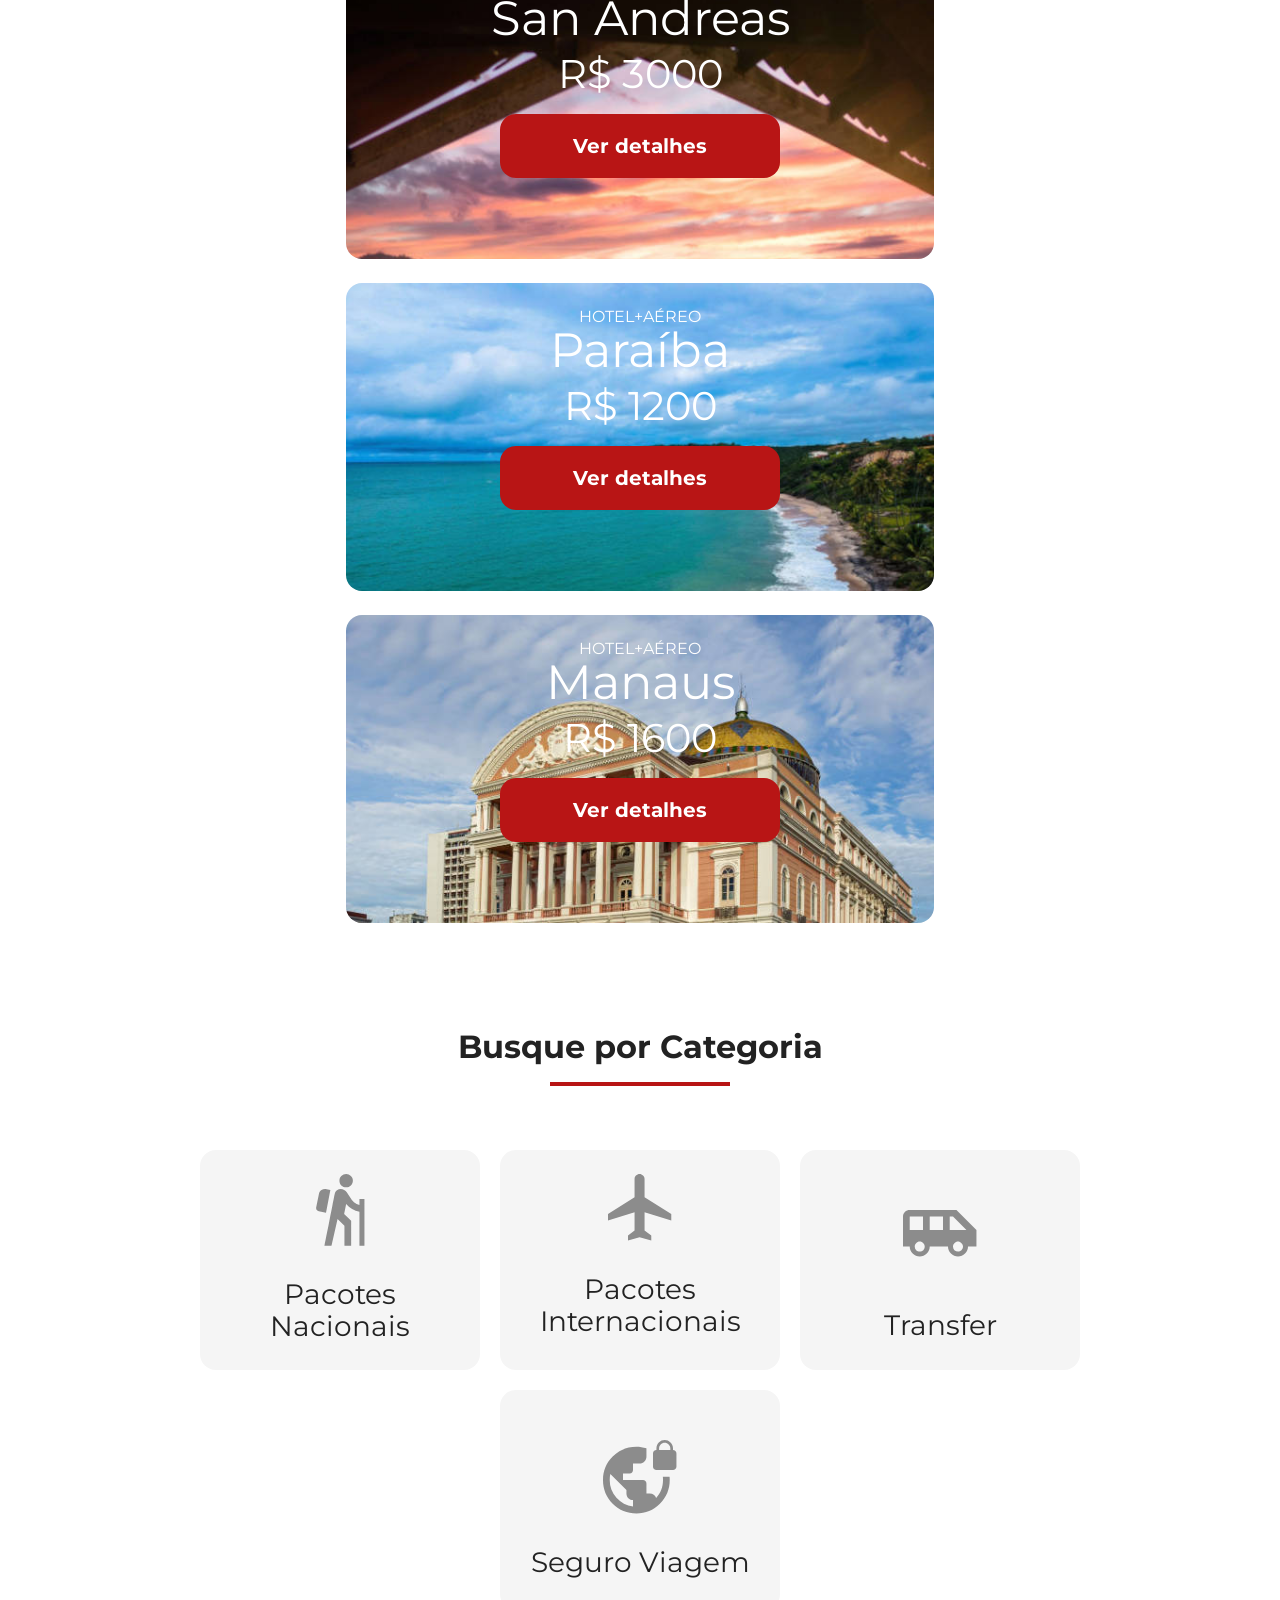
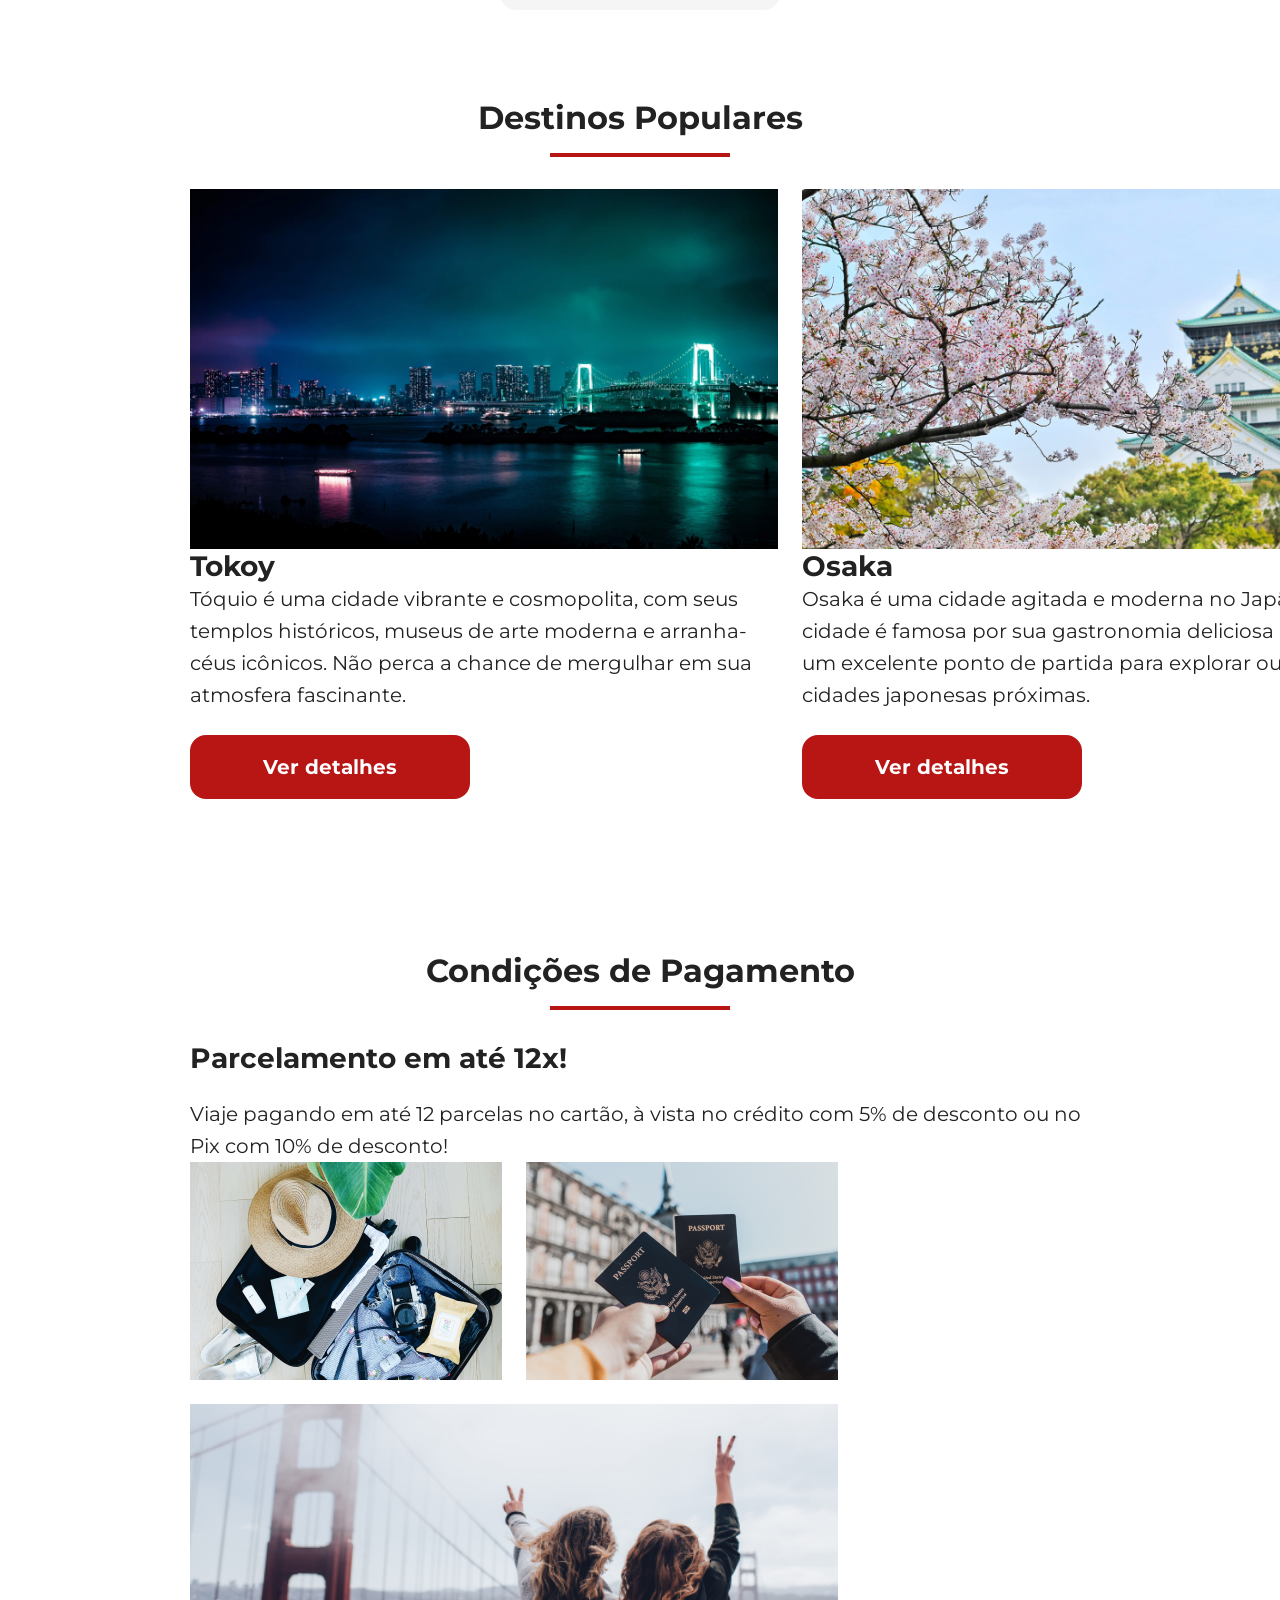
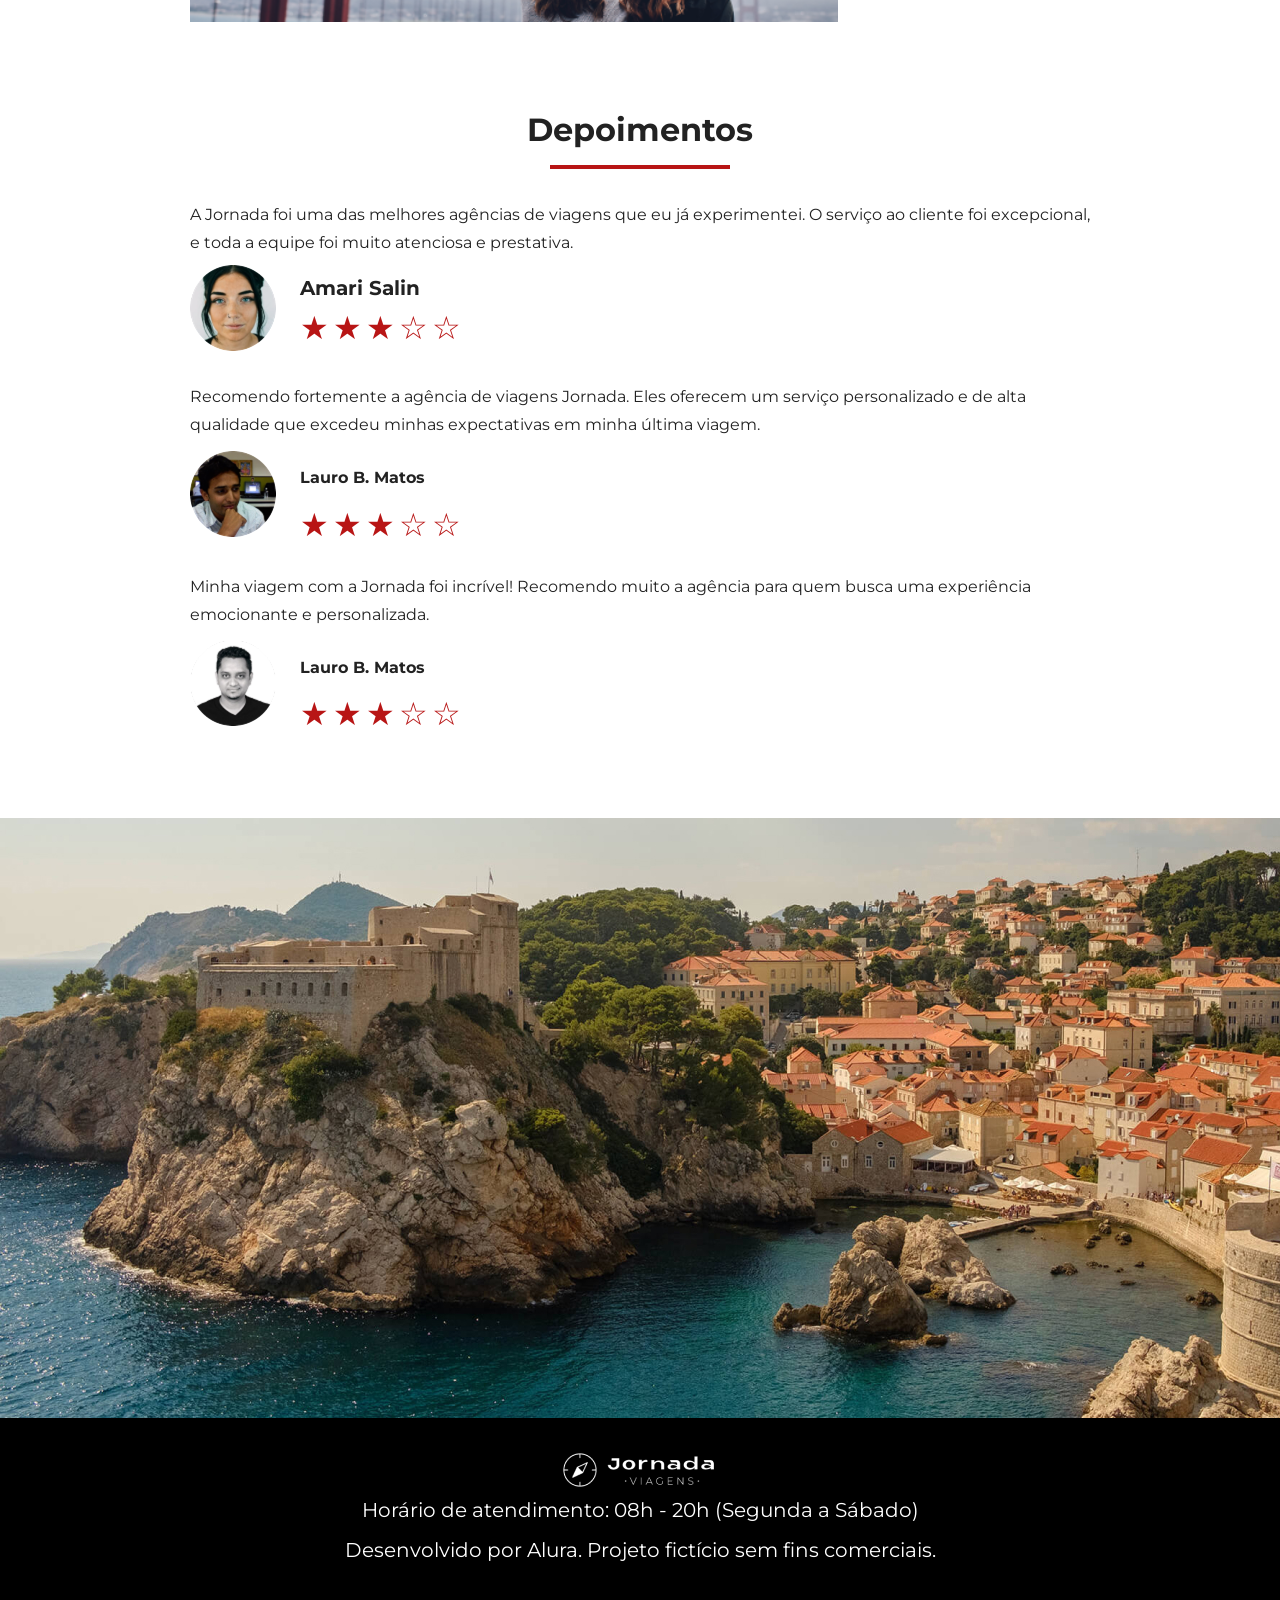
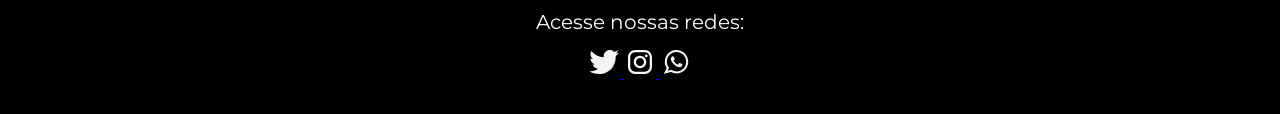
==== commit fa93e3d2: "Adiciona meta og" ====
--- a/index.html
+++ b/index.html
@@ -4,6 +4,13 @@
 <head>
   <meta charset="UTF-8" />
   <meta name="viewport" content="width=device-width, initial-scale=1.0" />
+  <meta name="og:title" content="Jornada Viagens">
+  <meta name="description" content="Jornada Viagens, uma agência apaixonada por criar viagens inesquecíveis">
+  <meta name="og:description" content="Jornada Viagens, uma agência apaixonada por criar viagens inesquecíveis">
+  <meta name="og:image" content="https://getegames.github.io/jornada-viagens/img/logo-branco-footer.png">
+  <meta name="og:type" content="website">
+  <meta name="og:url" content="https://getegames.github.io/jornada-viagens">
+  <link rel="icon" href="favico.svg" type="xml/svg">
   <link rel="stylesheet" href="css/style.css" />
   <title>Jornada Viagens</title>
 </head>
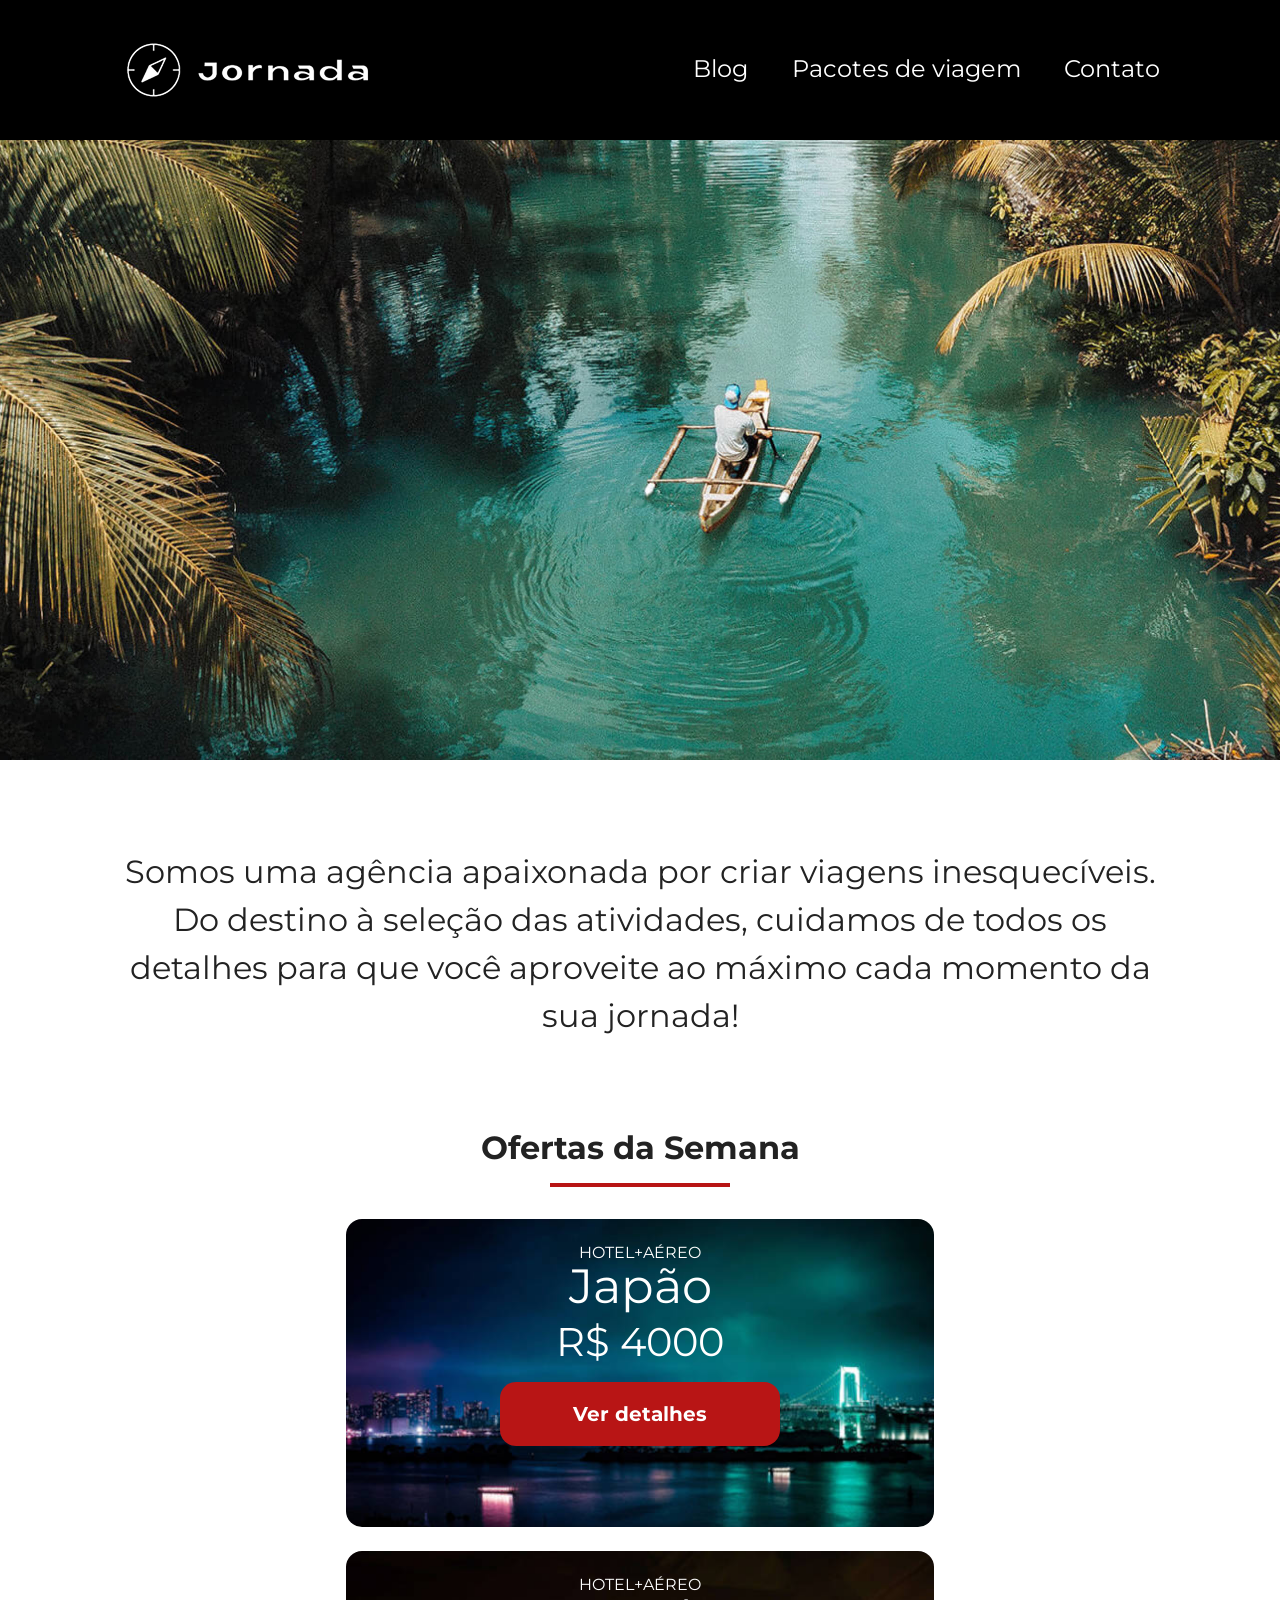
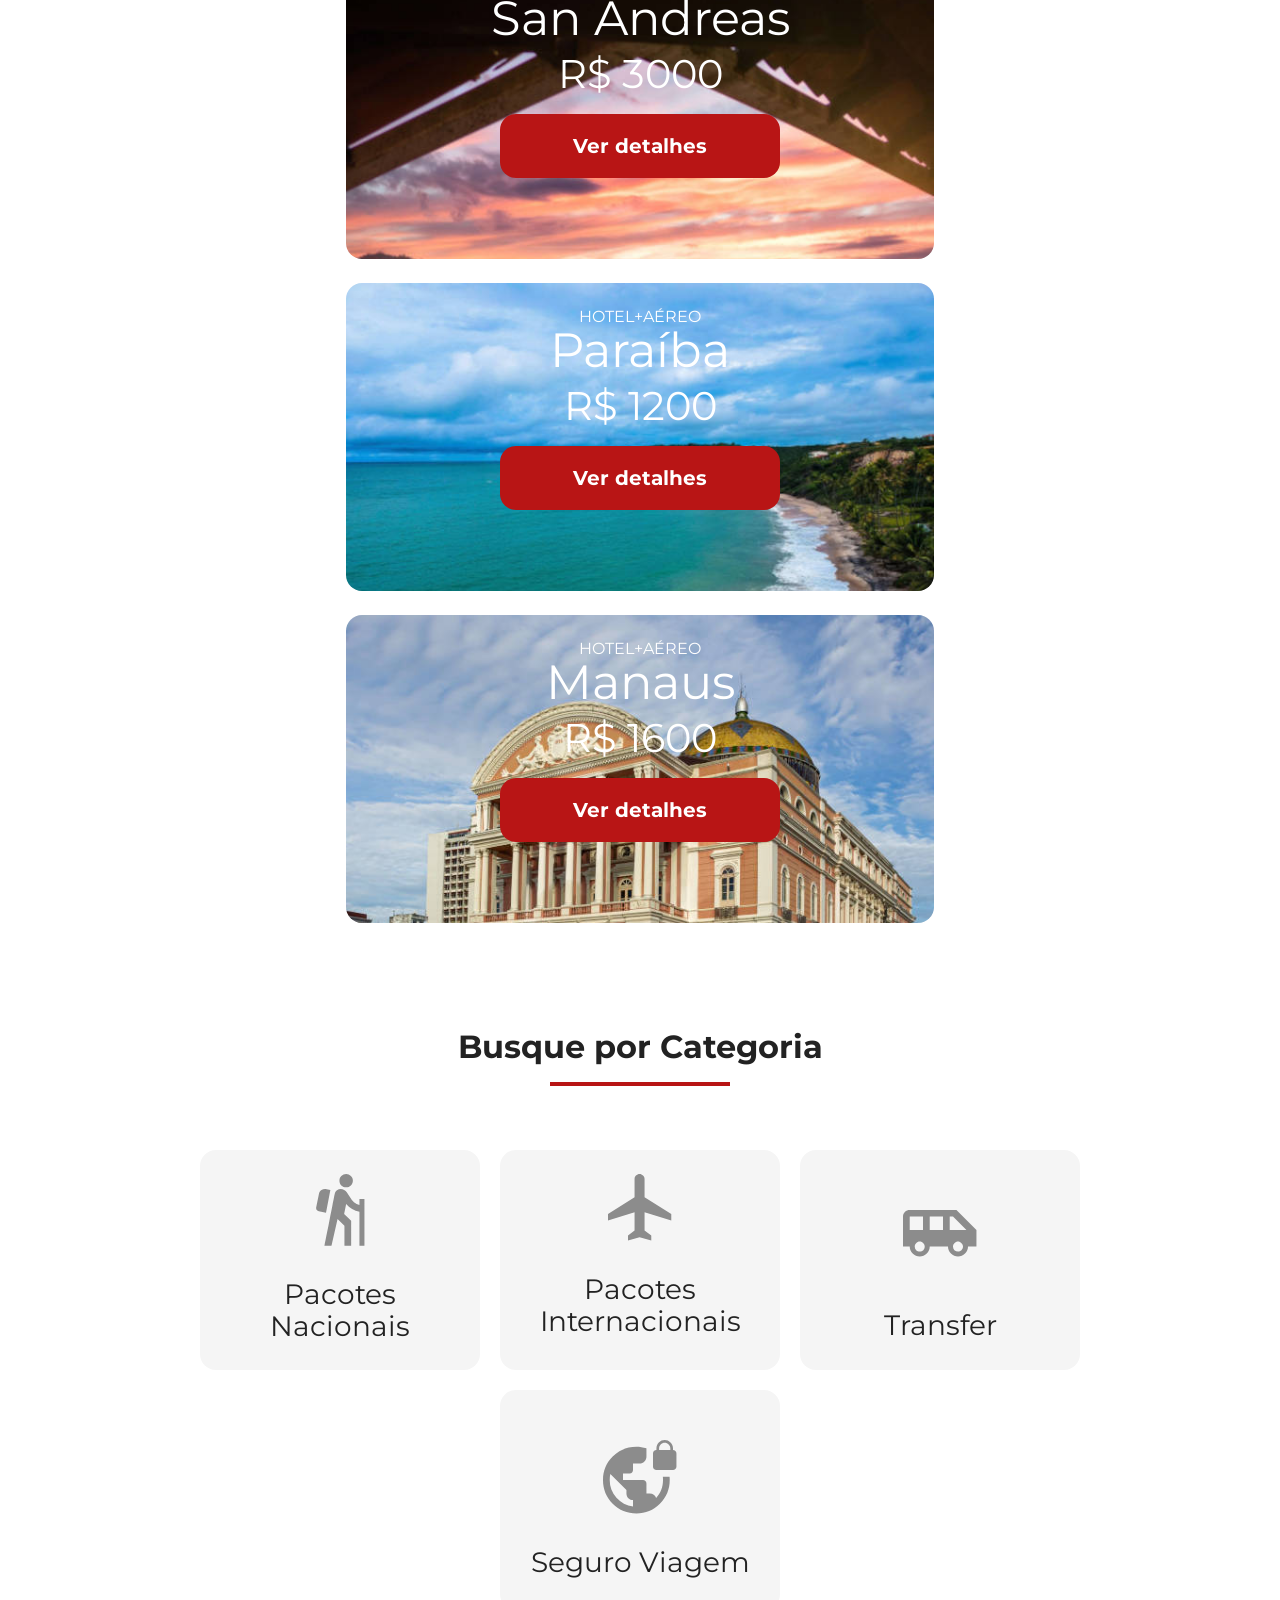
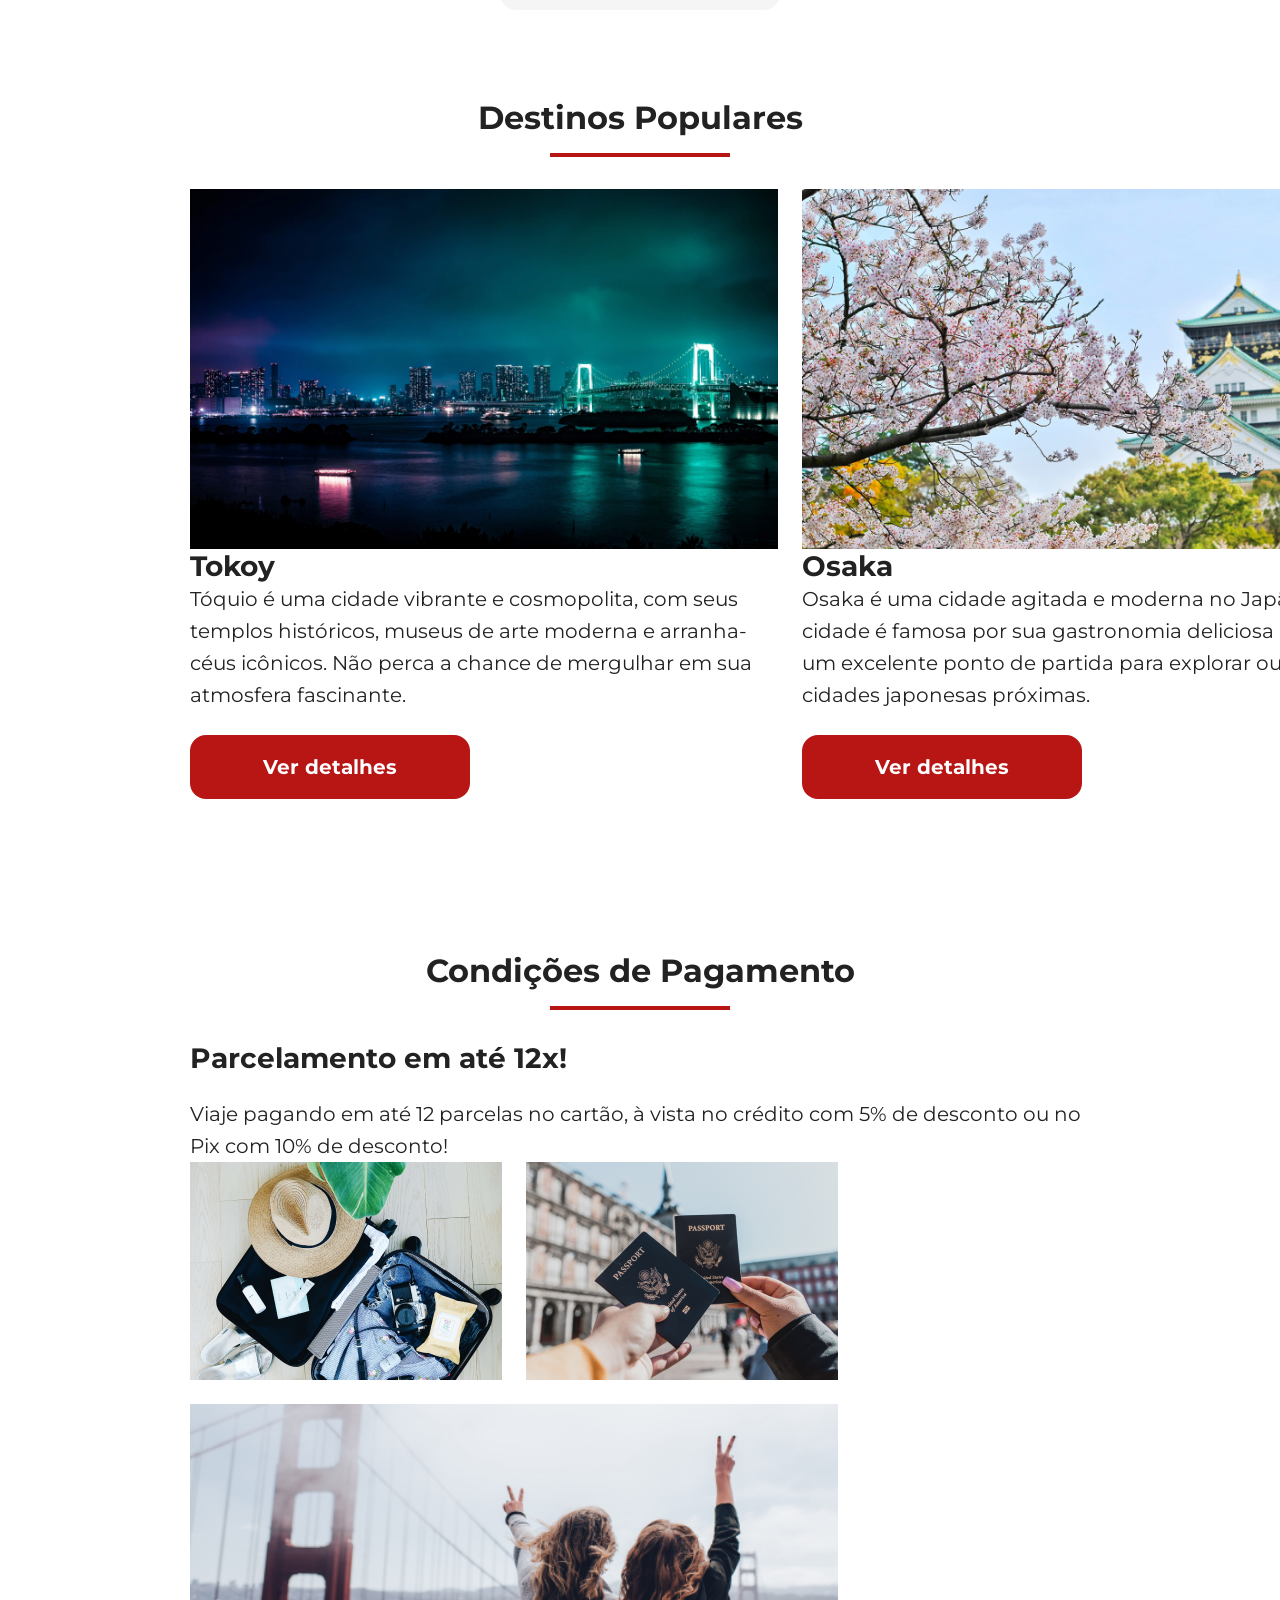
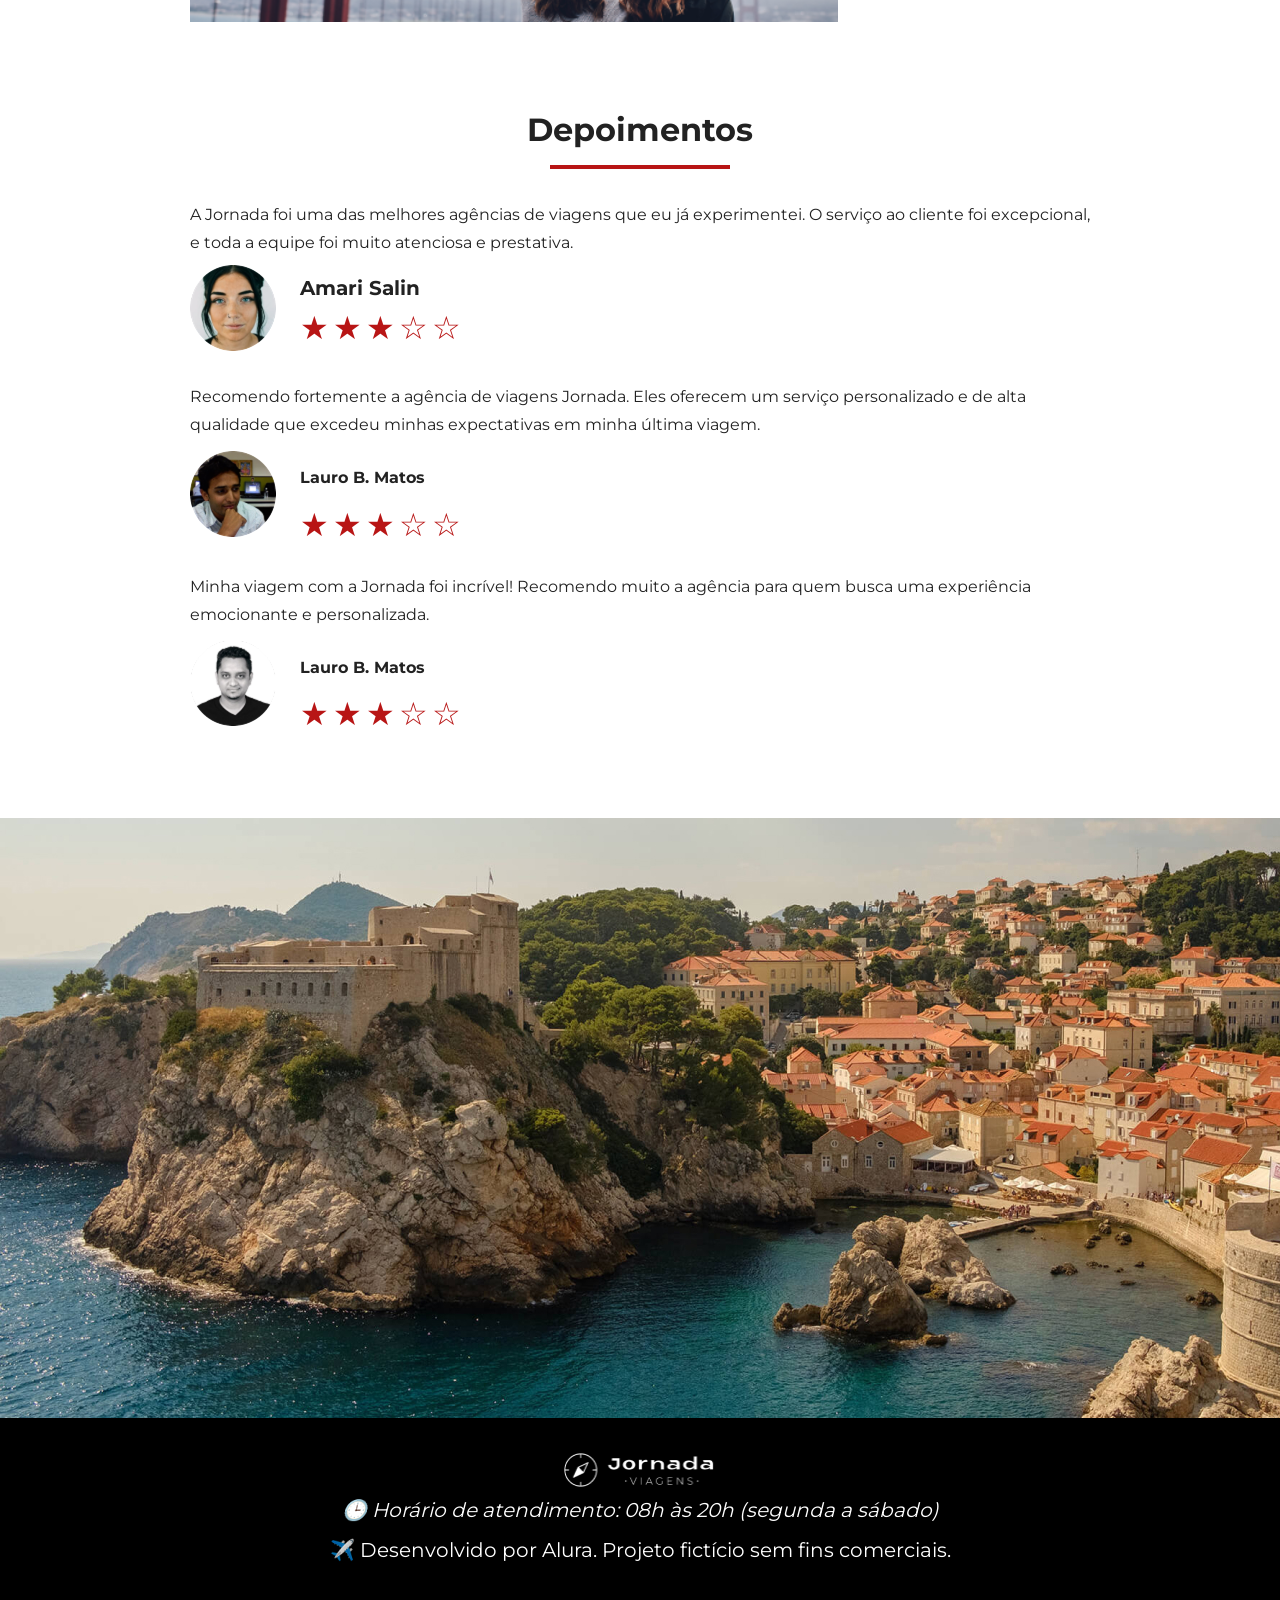
==== commit bac46a17: "Melhoria de acessibilida footer pela AI" ====
--- a/index.html
+++ b/index.html
@@ -288,26 +288,80 @@
     </section>
   </main>
 
-  <footer class="main-footer">
-    <div class="footer-content">
-      <img src="img/logo-branco-footer.png" alt="logo completa Jornada Viagens" />
-      <p>Horário de atendimento: 08h - 20h (Segunda a Sábado)</p>
-      <p>Desenvolvido por Alura. Projeto fictício sem fins comerciais.</p>
-    </div>
-
-    <div class="footer-social">
-      <p>Acesse nossas redes:</p>
-      <a href="#" target="_blank" title="Acesse o Twitter do Jornada Viagens">
-        <img src="/img/icone-twiter.svg" alt="icone do Twiter na cor branca" />
-      </a>
-      <a href="#" target="_blank" title="Acesse o Instagram do Jornada Viagens">
-        <img src="/img/icone-instragam.svg" alt="icone do Instagram na cor branca" />
-      </a>
-      <a href="#" target="_blank" title="Entre em contato via Whatsapp">
-        <img src="img/icone-whatsapp.svg" alt="icone do Whatsapp na cor branca" />
-      </a>
-    </div>
-  </footer>
+<footer class="main-footer">
+  <div class="footer-content">
+    <img
+      src="img/logo-branco-footer.png"
+      alt="Jornada Viagens"
+      width="160"
+      height="auto"
+    />
+
+    <address>
+      <p>
+        <span aria-hidden="true">🕒</span>
+        Horário de atendimento: 08h às 20h (segunda a sábado)
+      </p>
+    </address>
+
+    <p>
+      <span aria-hidden="true">✈️</span>
+      Desenvolvido por Alura. Projeto fictício sem fins comerciais.
+    </p>
+  </div>
+
+  <nav
+    class="footer-social"
+    aria-label="Redes sociais da Jornada Viagens"
+  >
+    <p>
+      <span aria-hidden="true">➜</span>
+      Acesse nossas redes:
+    </p>
+
+    <a
+      href="#"
+      target="_blank"
+      rel="noopener noreferrer"
+      aria-label="Acessar Twitter da Jornada Viagens"
+      title="Acessar Twitter da Jornada Viagens"
+    >
+      <img
+        src="img/icone-twiter.svg"
+        alt=""
+        aria-hidden="true"
+      />
+    </a>
+
+    <a
+      href="#"
+      target="_blank"
+      rel="noopener noreferrer"
+      aria-label="Acessar Instagram da Jornada Viagens"
+      title="Acessar Instagram da Jornada Viagens"
+    >
+      <img
+        src="img/icone-instragam.svg"
+        alt=""
+        aria-hidden="true"
+      />
+    </a>
+
+    <a
+      href="#"
+      target="_blank"
+      rel="noopener noreferrer"
+      aria-label="Entrar em contato via WhatsApp"
+      title="Entrar em contato via WhatsApp"
+    >
+      <img
+        src="img/icone-whatsapp.svg"
+        alt=""
+        aria-hidden="true"
+      />
+    </a>
+  </nav>
+</footer>
 
 </body>
 
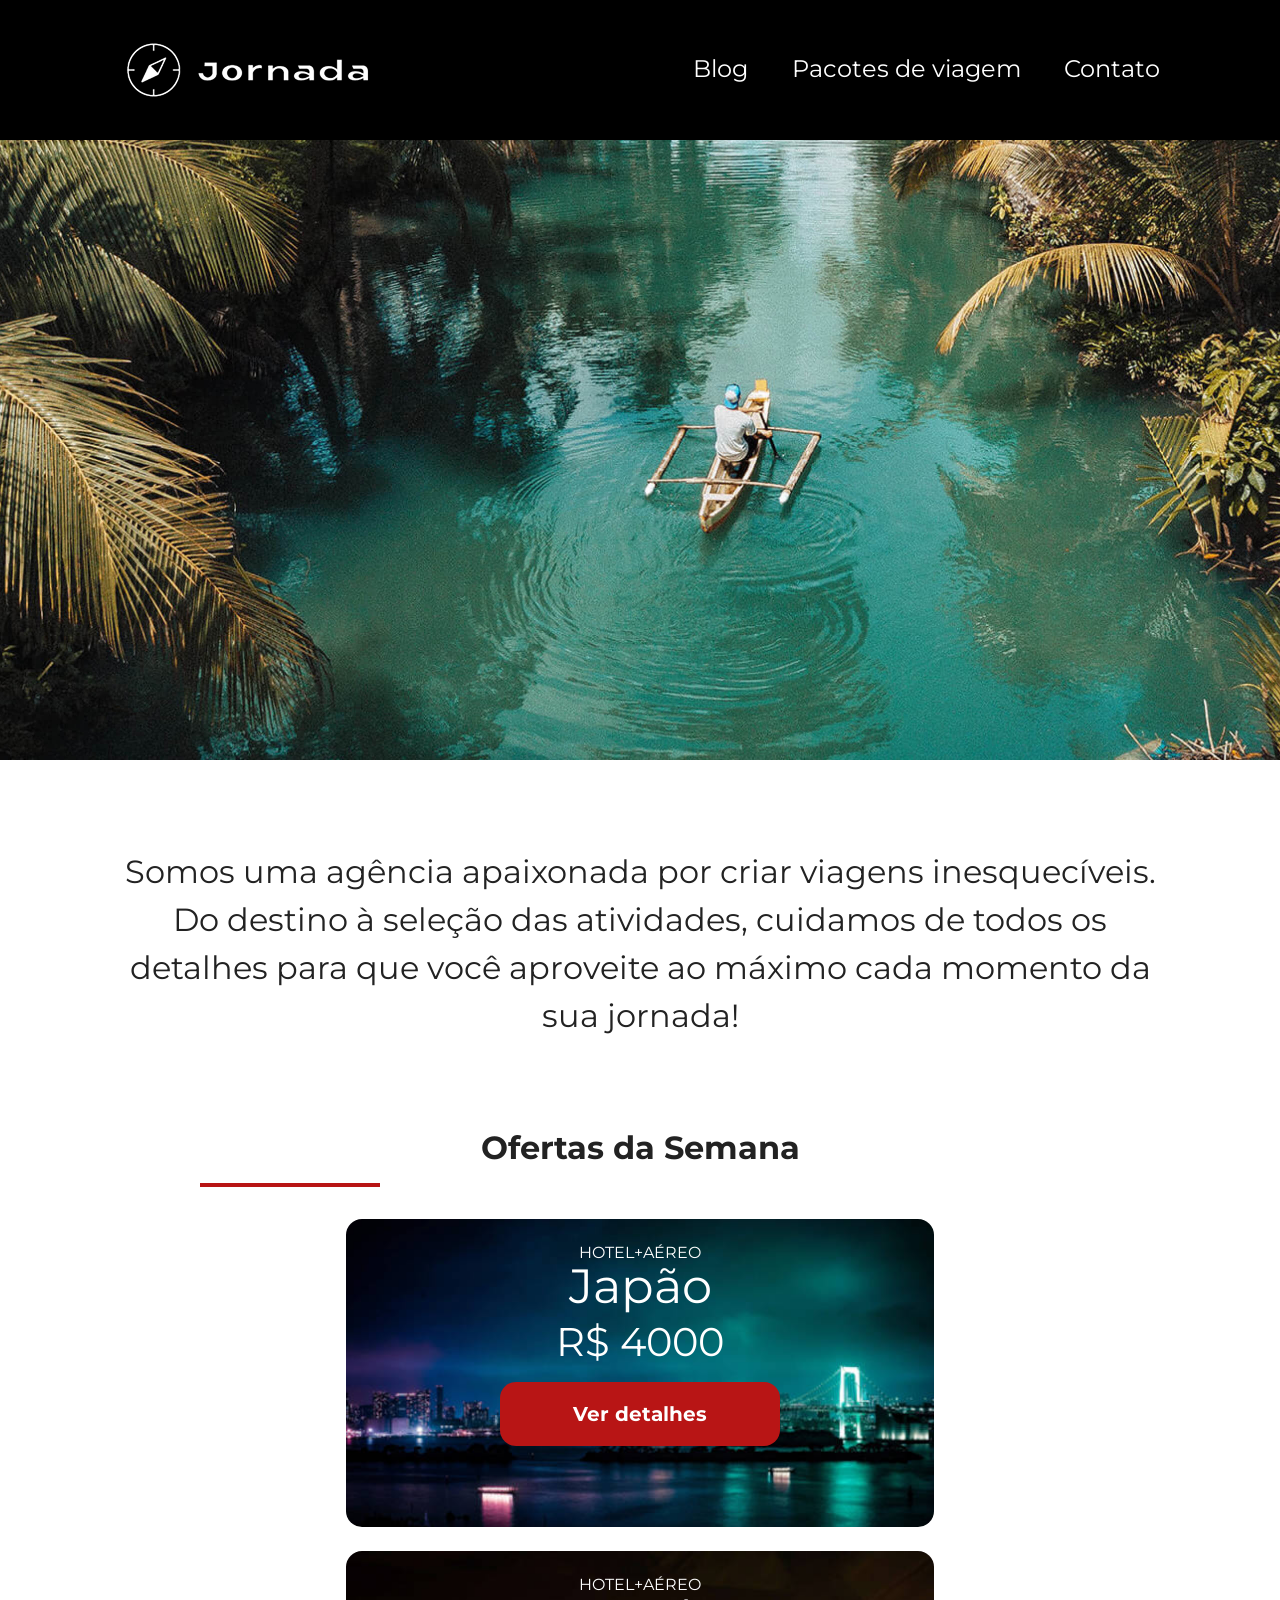
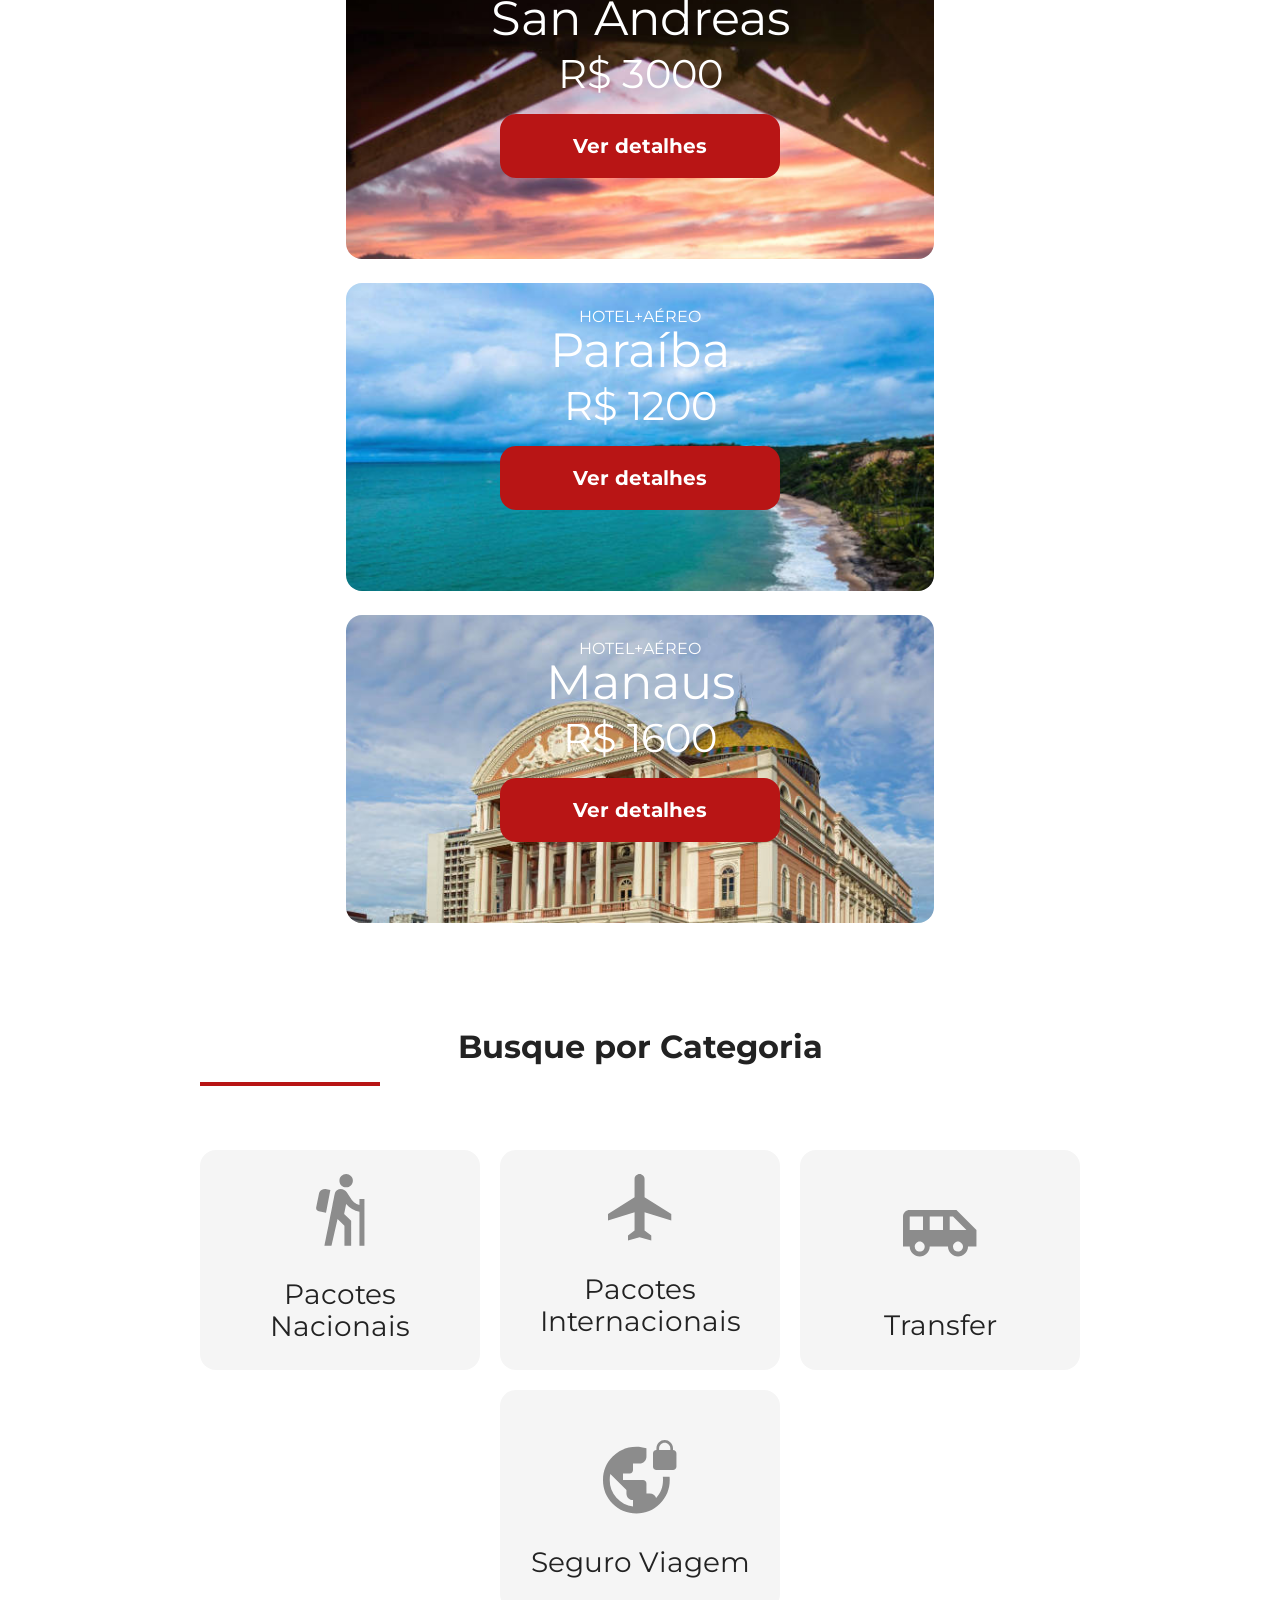
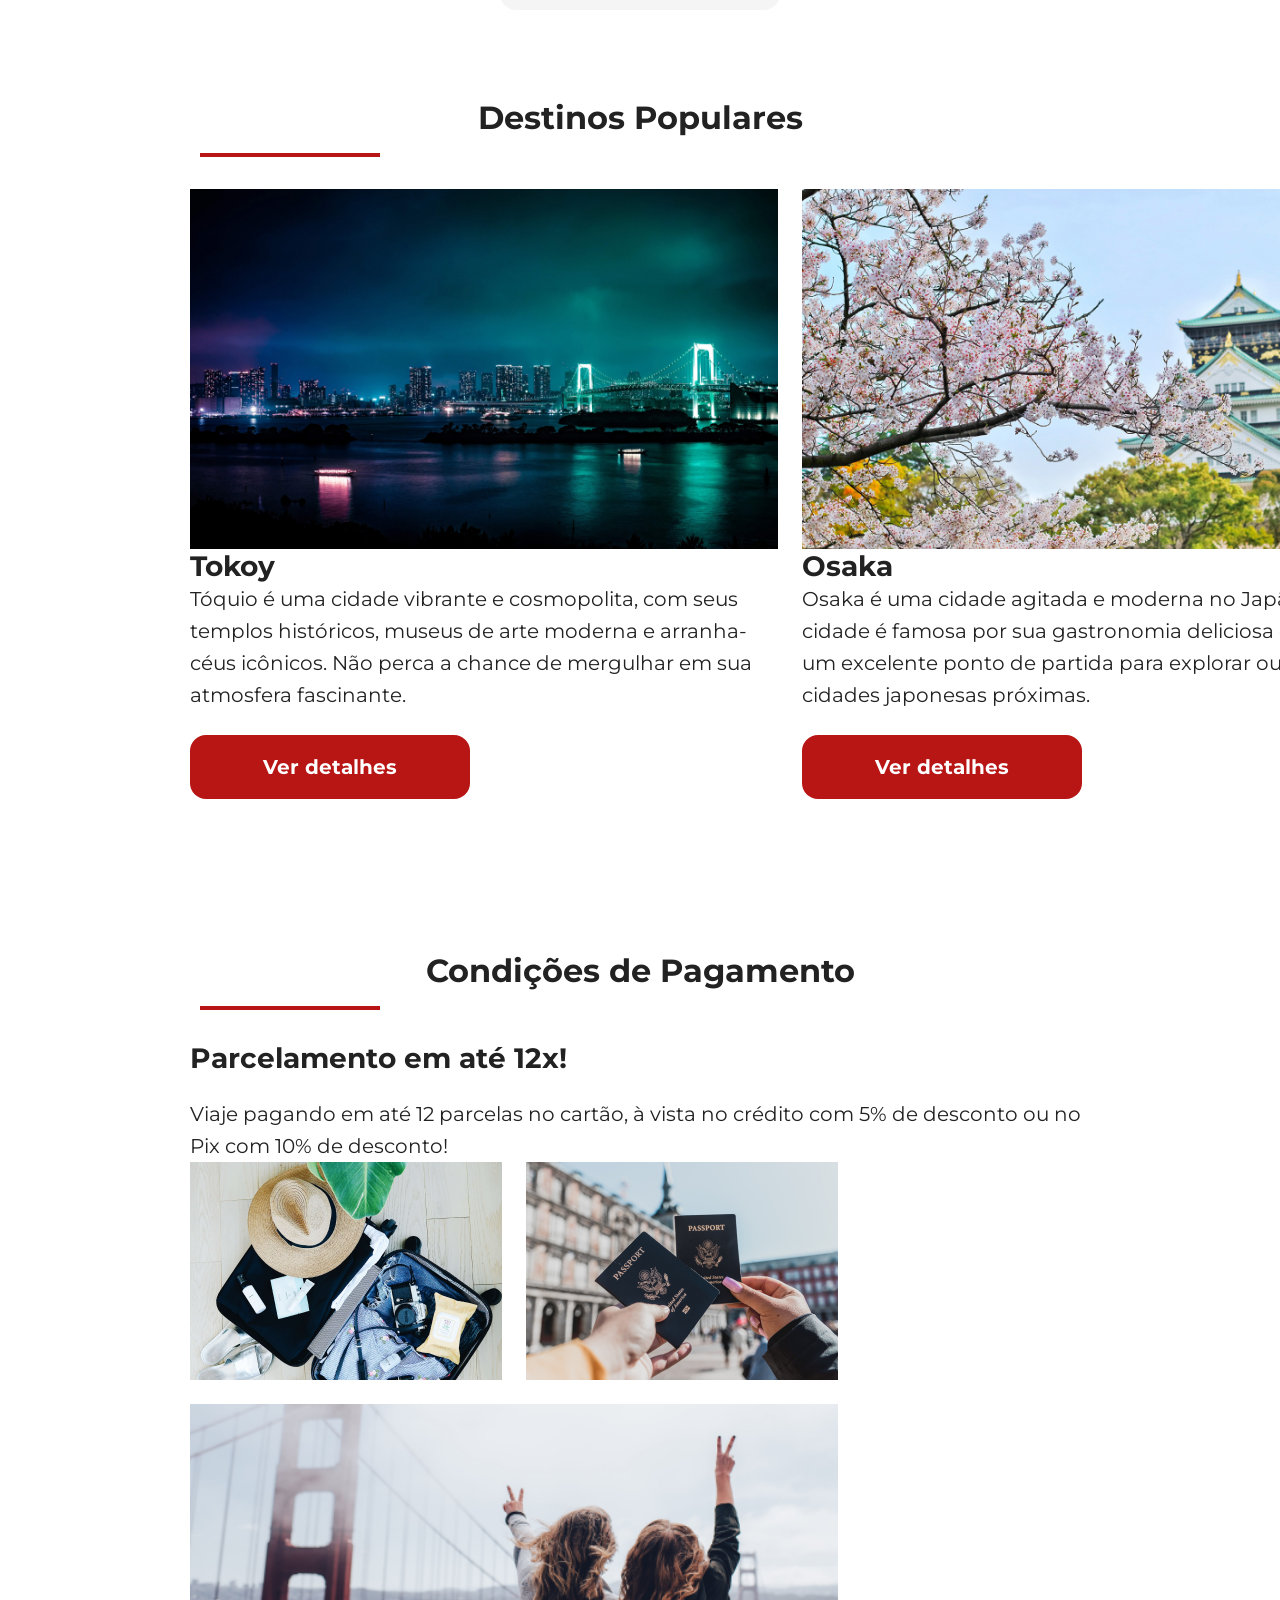
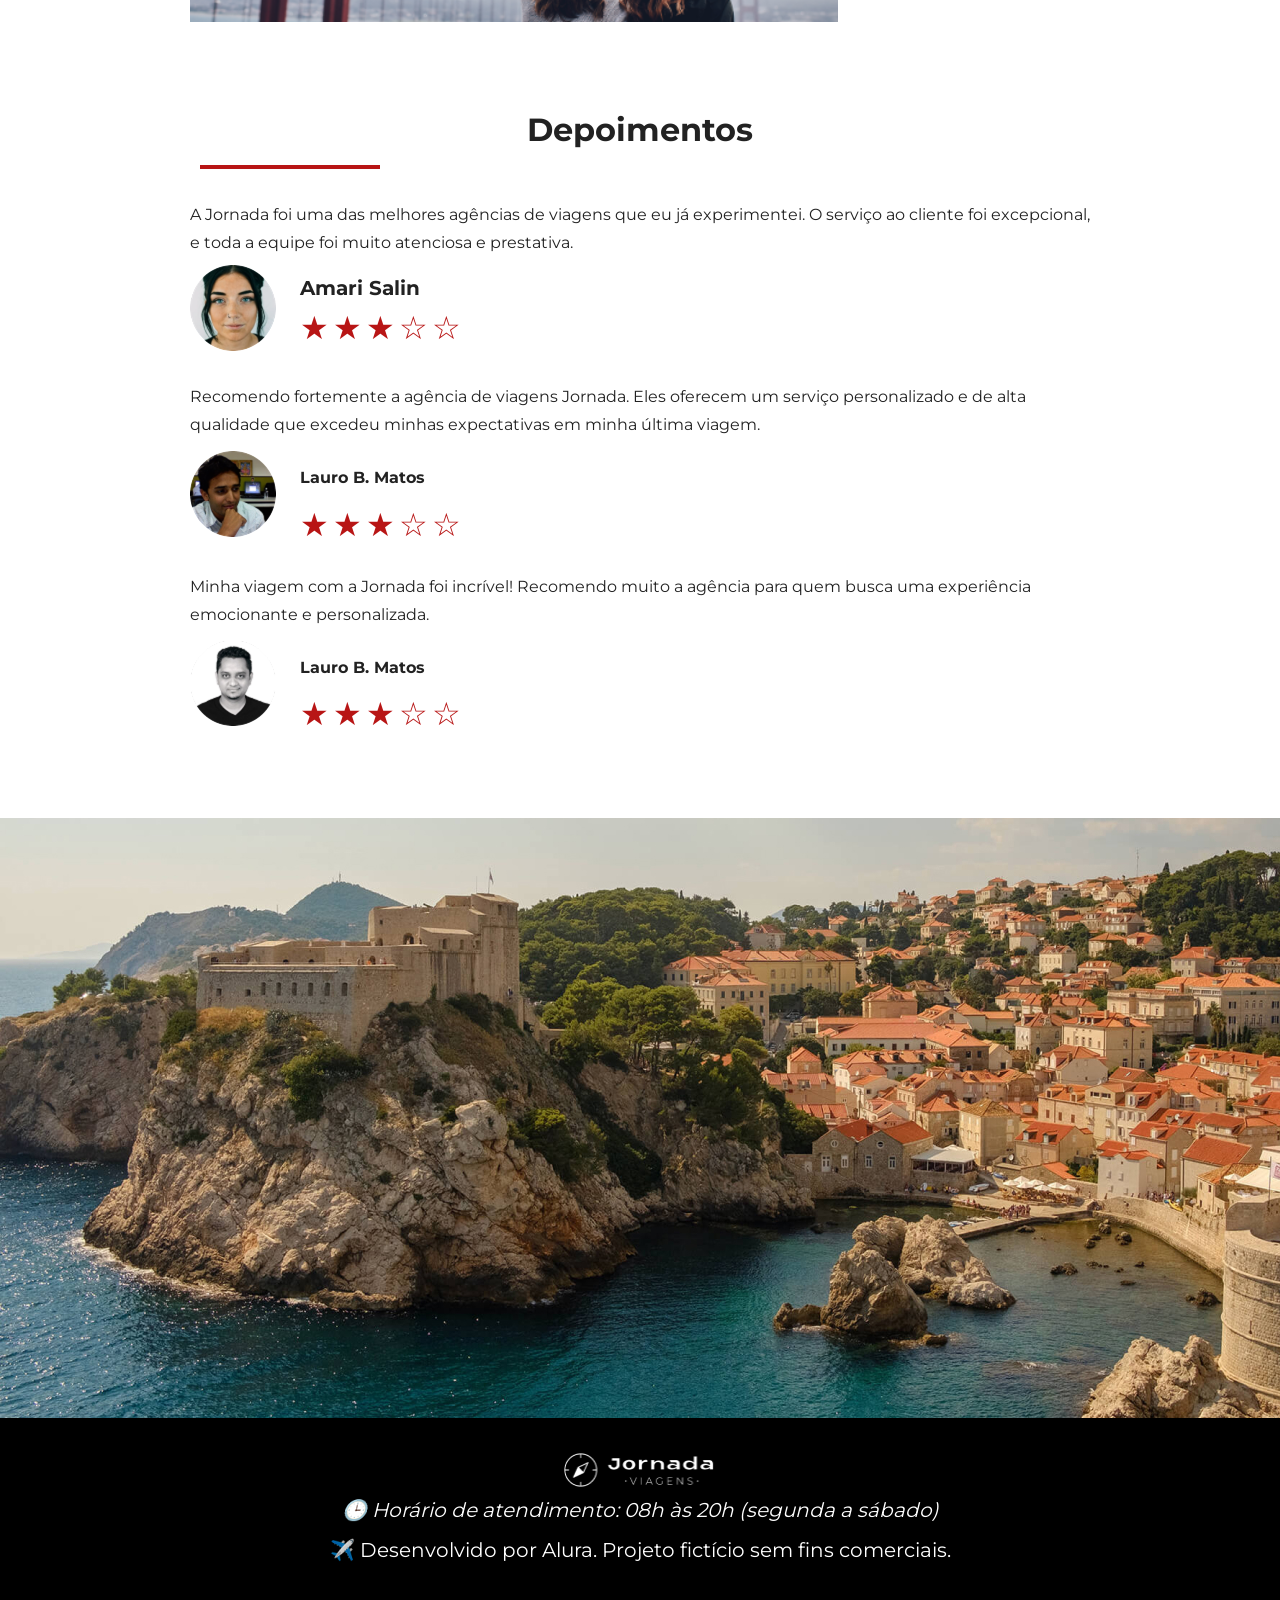
==== commit ac46d57b: "Adiciona a sessao hero" ====
--- a/index.html
+++ b/index.html
@@ -46,7 +46,7 @@
   <main>
     <section class="hero">
       <div class="hero-img"></div>
-      <h2>
+      <h2 class="description">
         Somos uma agência apaixonada por criar viagens inesquecíveis. Do
         destino à seleção das atividades, cuidamos de todos os detalhes para
         que você aproveite ao máximo cada momento da sua jornada!
@@ -362,7 +362,6 @@
     </a>
   </nav>
 </footer>
-
 </body>
 
 </html>
--- a/css/style.css
+++ b/css/style.css
@@ -7,3 +7,4 @@
 @import url(payments.css);
 @import url(testimonials.css);
 @import url(footer.css);
+@import url(page-pacotes.css);
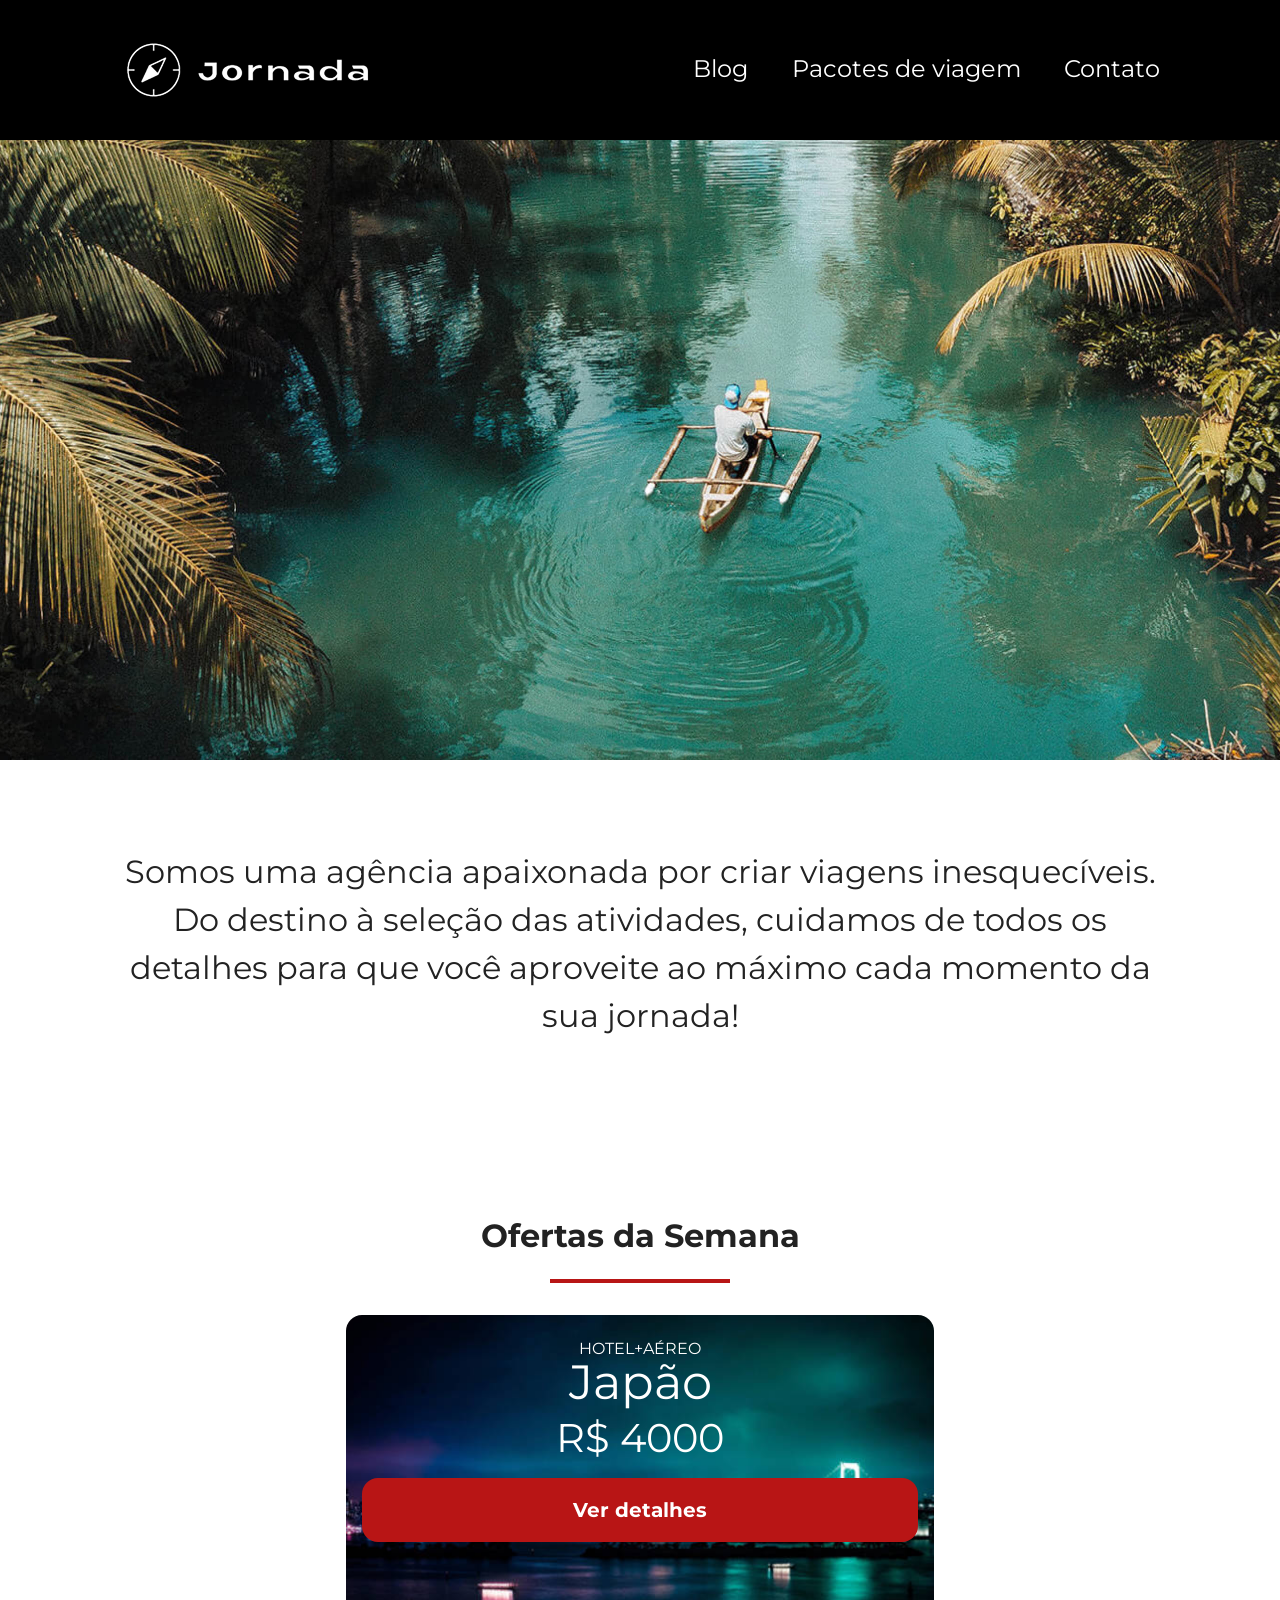
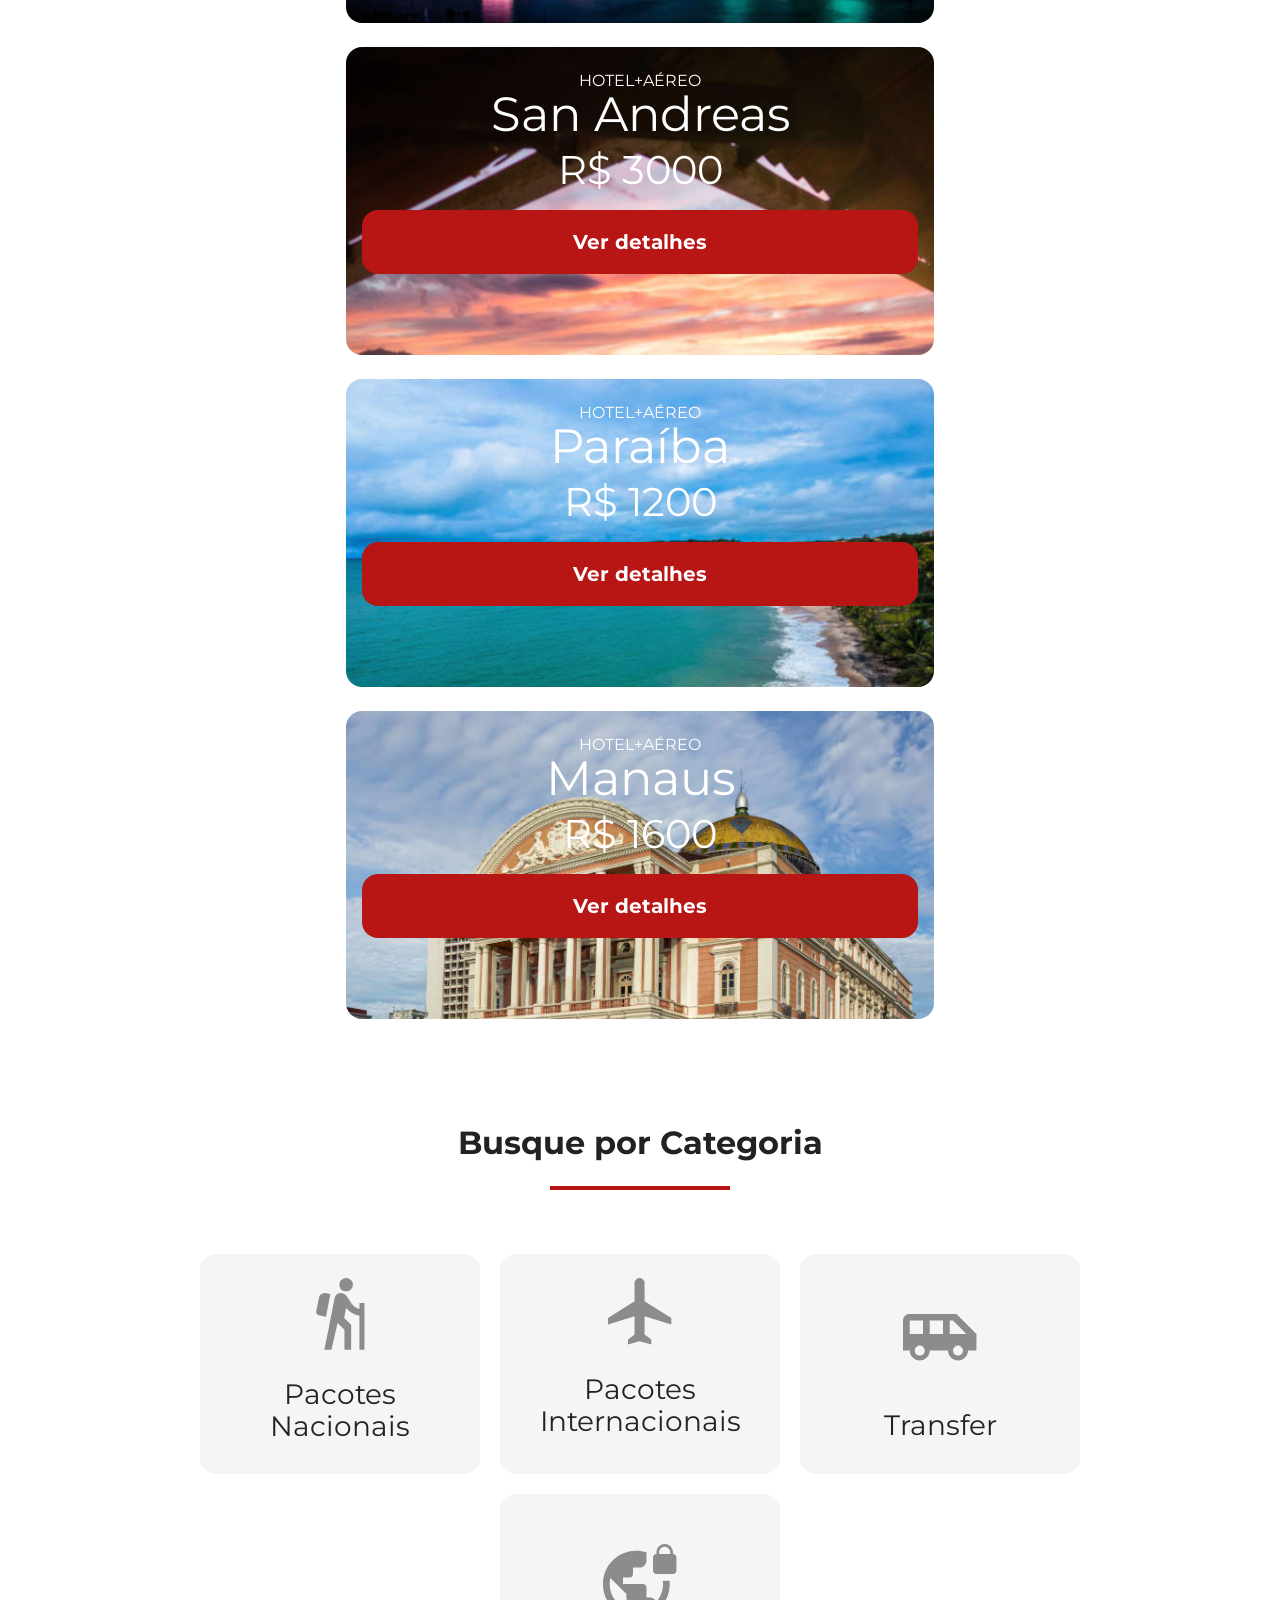
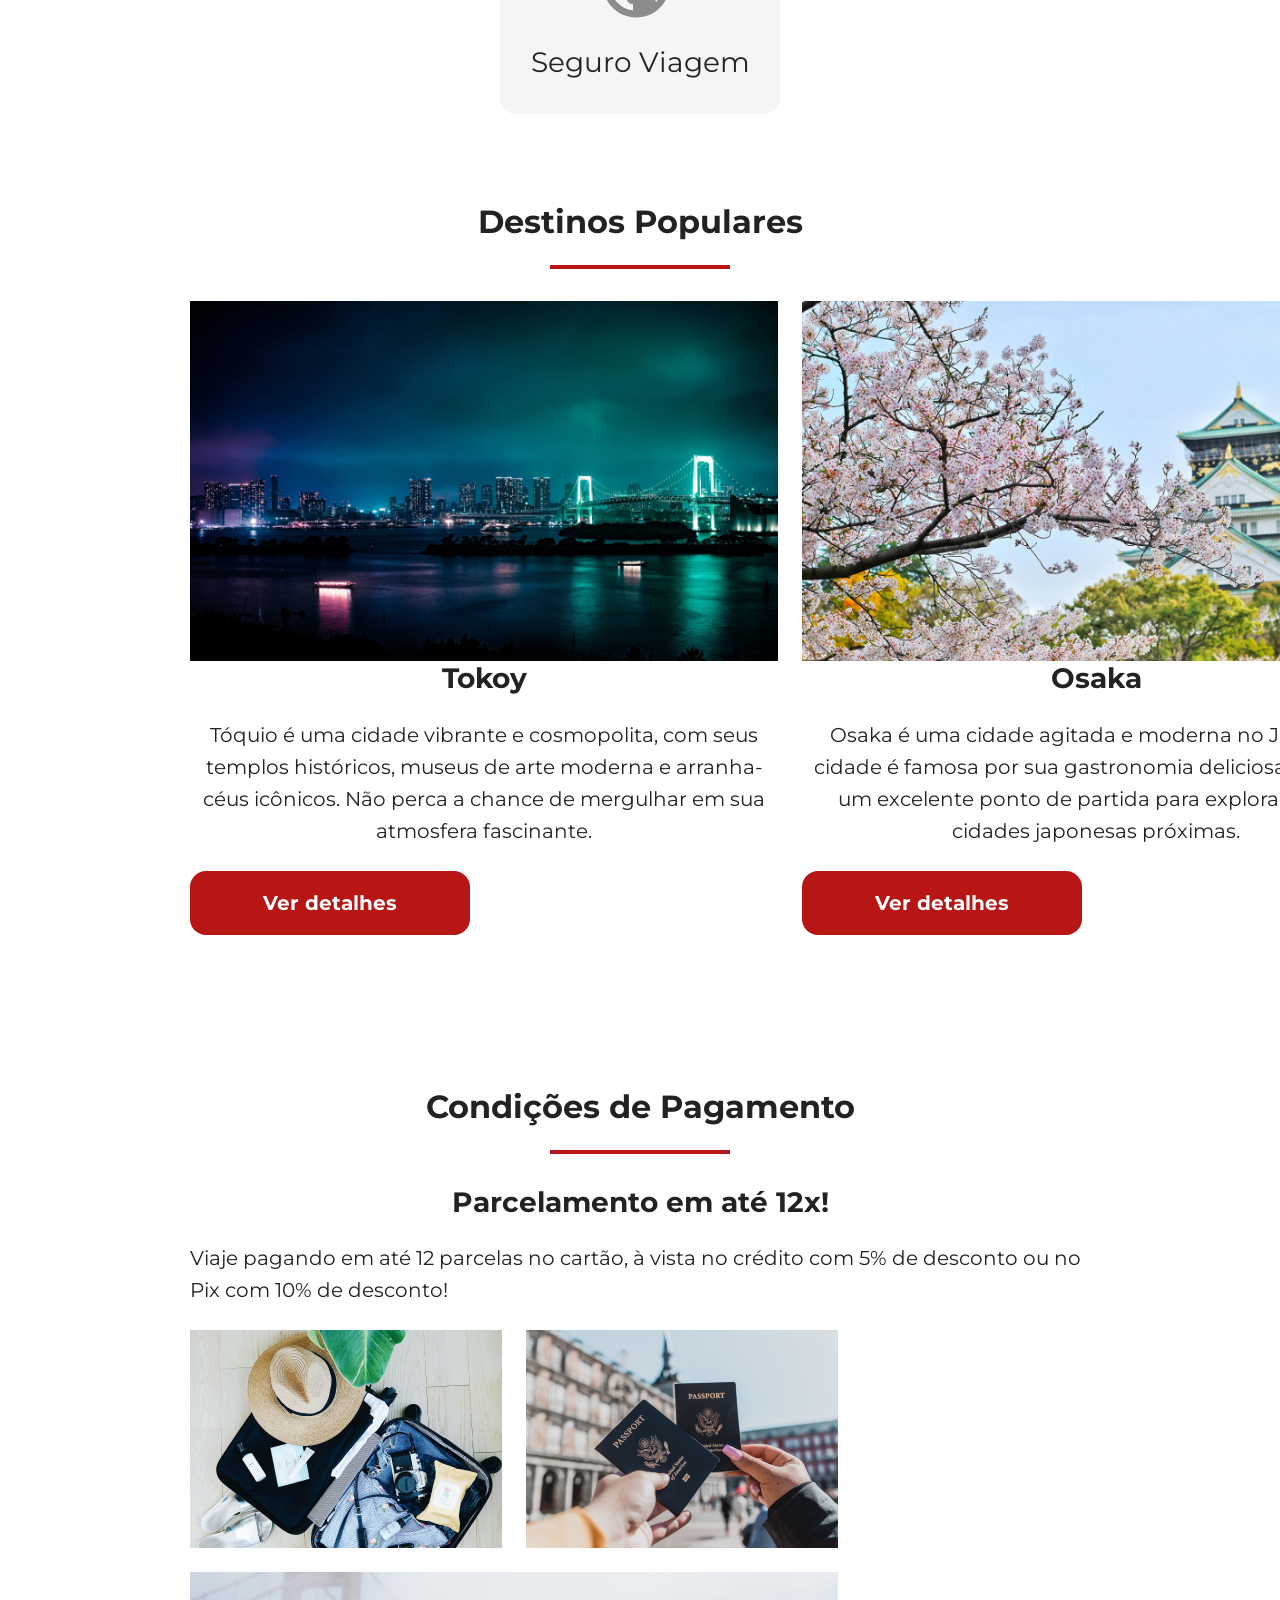
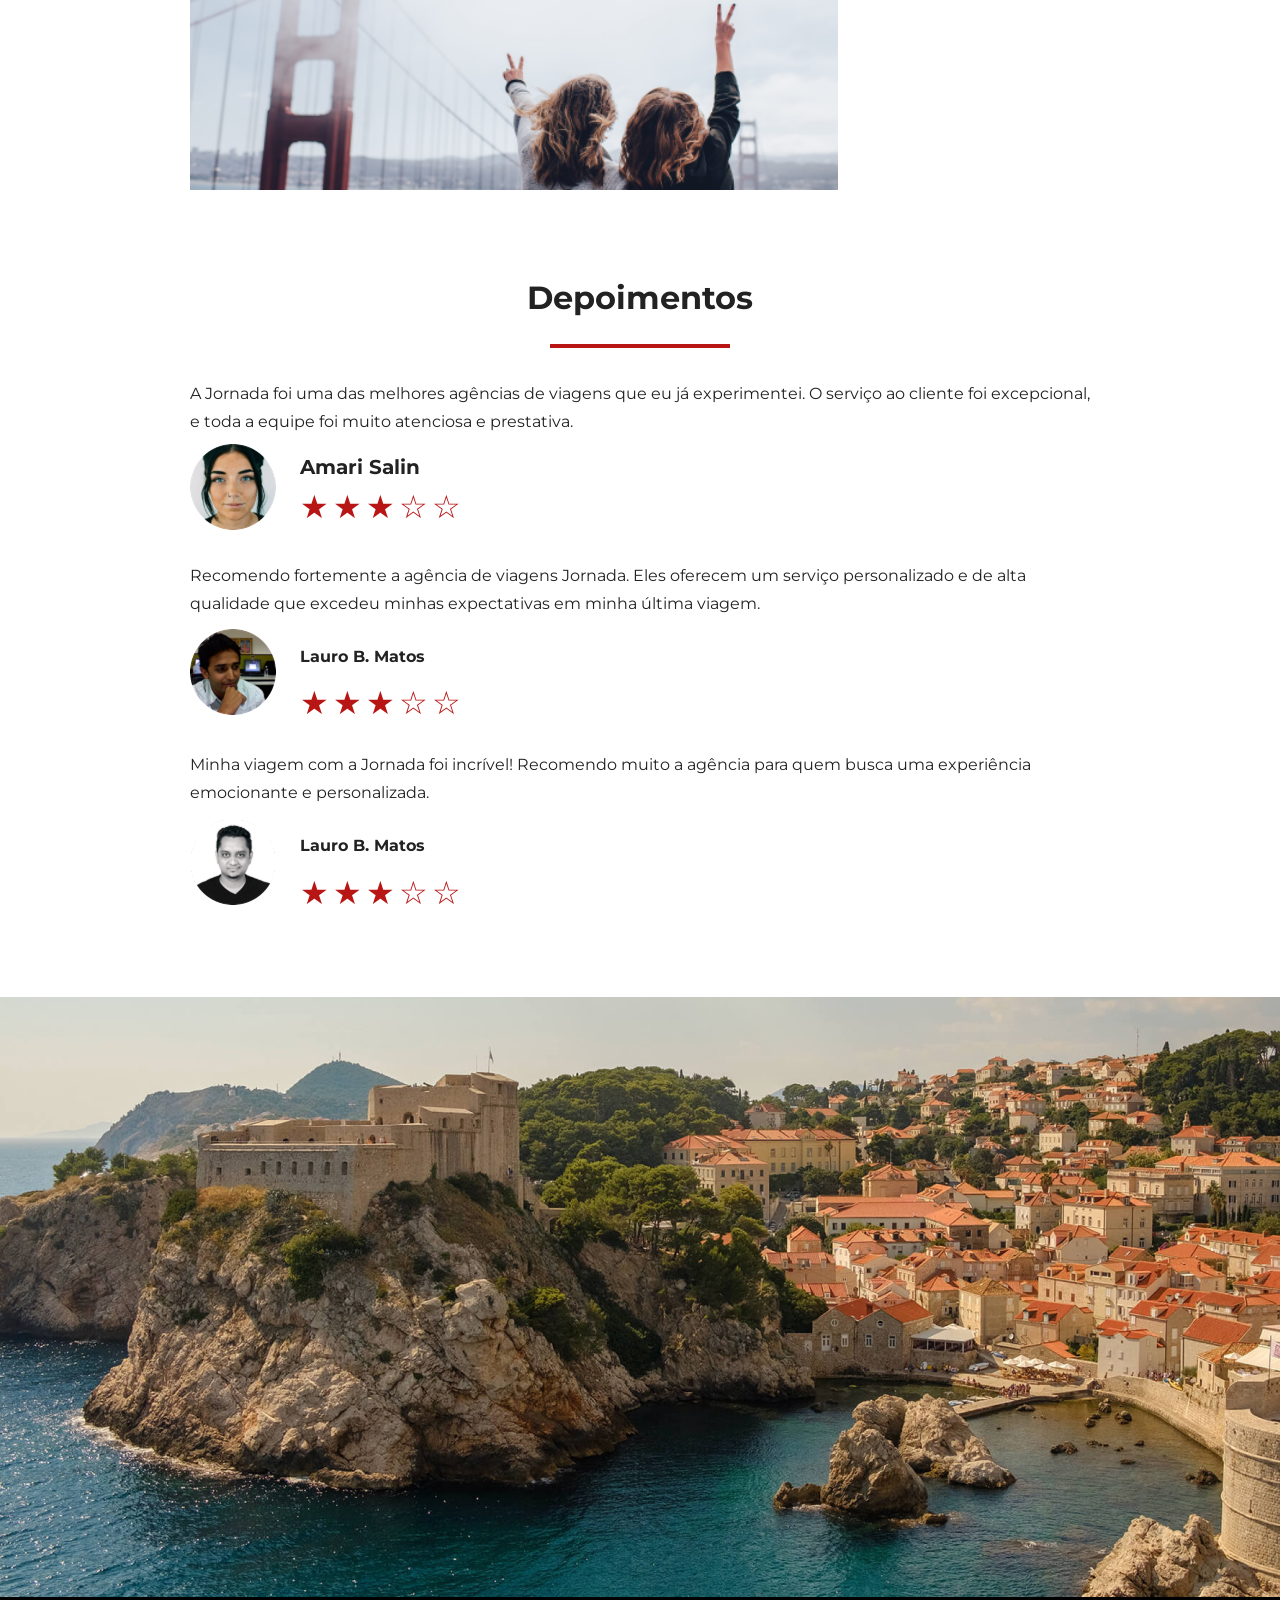
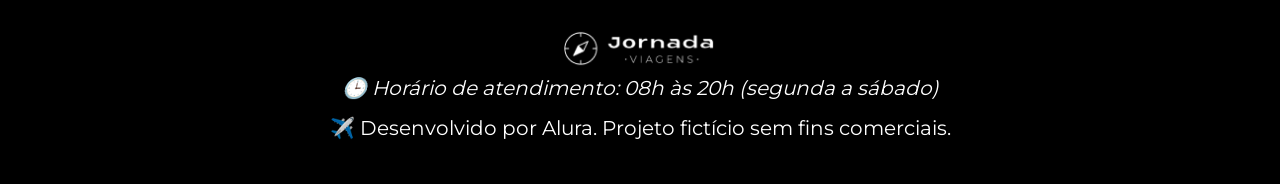
==== commit e7532d1e: "Finalizando a sessao pagamentos pack" ====
--- a/index.html
+++ b/index.html
@@ -208,7 +208,6 @@
       </div>
     </section>
 
-    </section>
     <section class="testimonial">
       <div class="section-title">
         <h2>Depoimentos</h2>
--- a/css/style.css
+++ b/css/style.css
@@ -7,4 +7,5 @@
 @import url(payments.css);
 @import url(testimonials.css);
 @import url(footer.css);
-@import url(page-pacotes.css);+@import url(hero-pack.css);
+@import url(payments-pack.css);
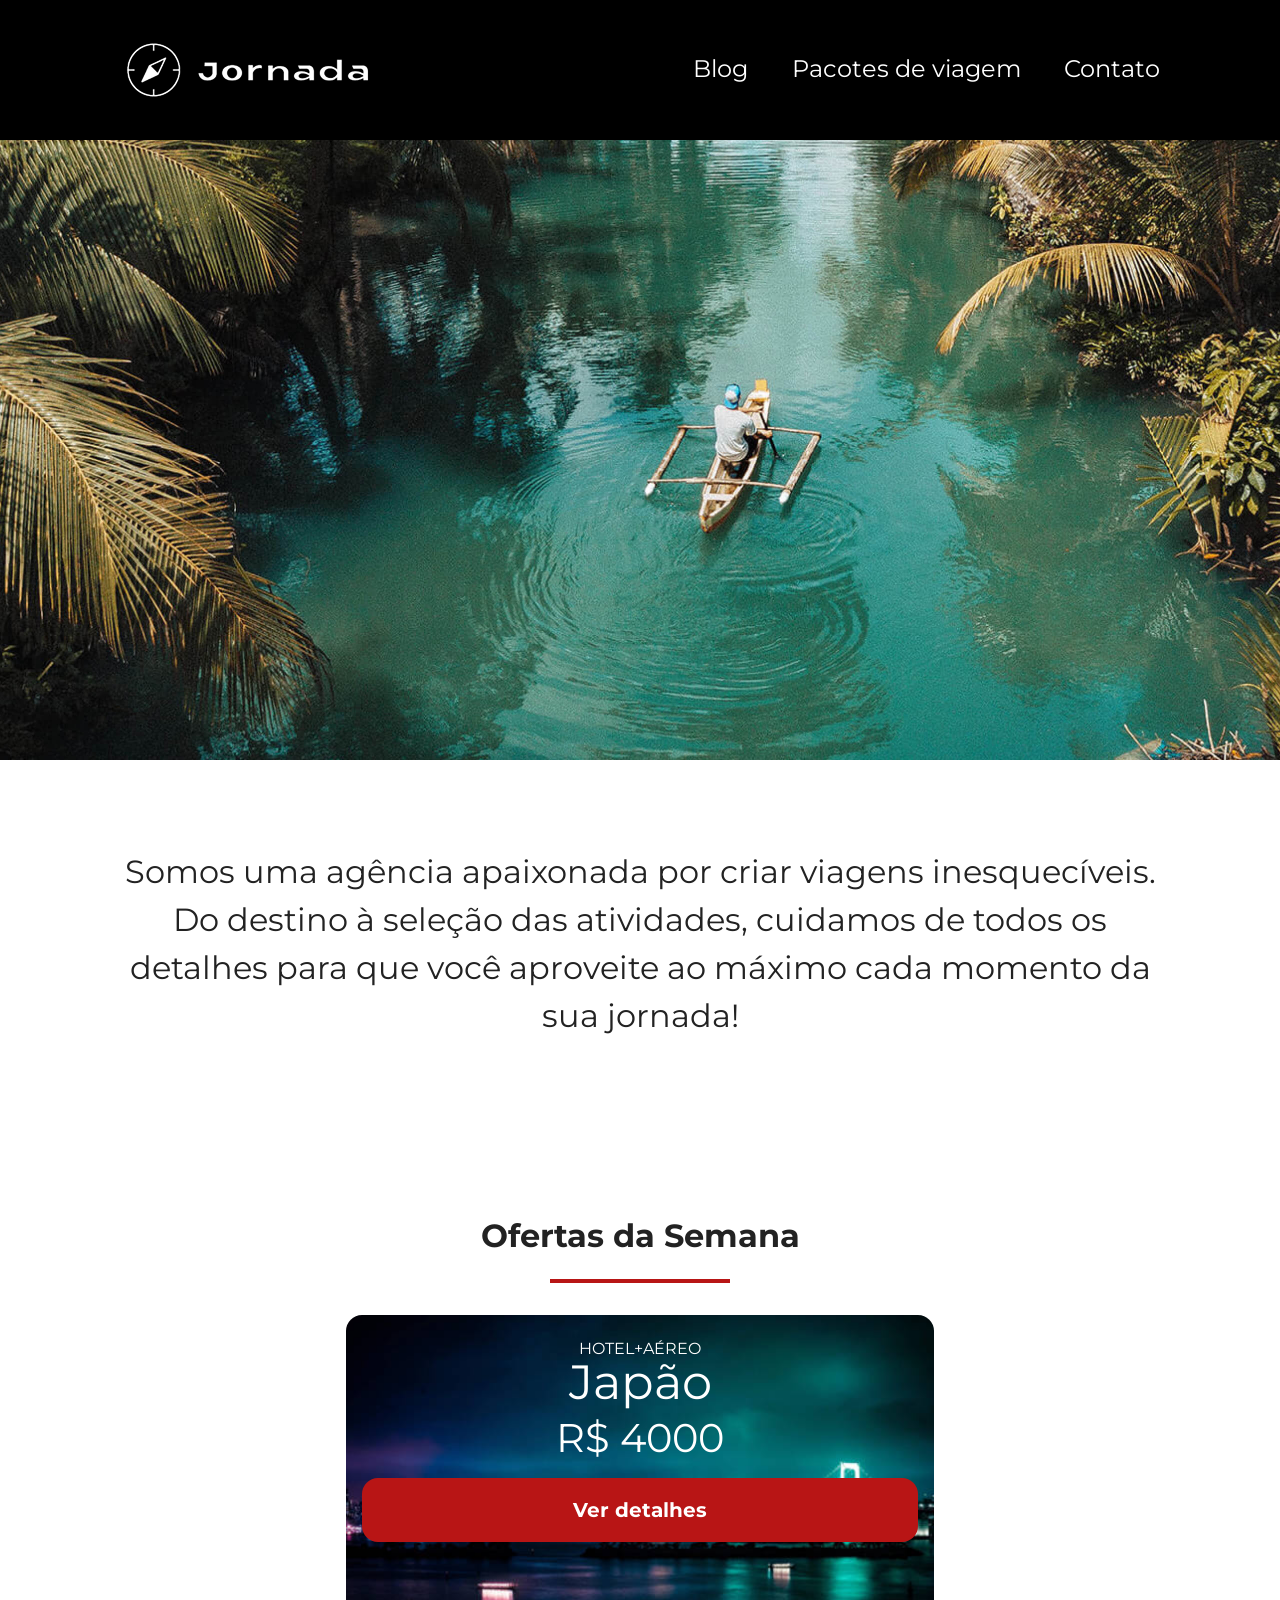
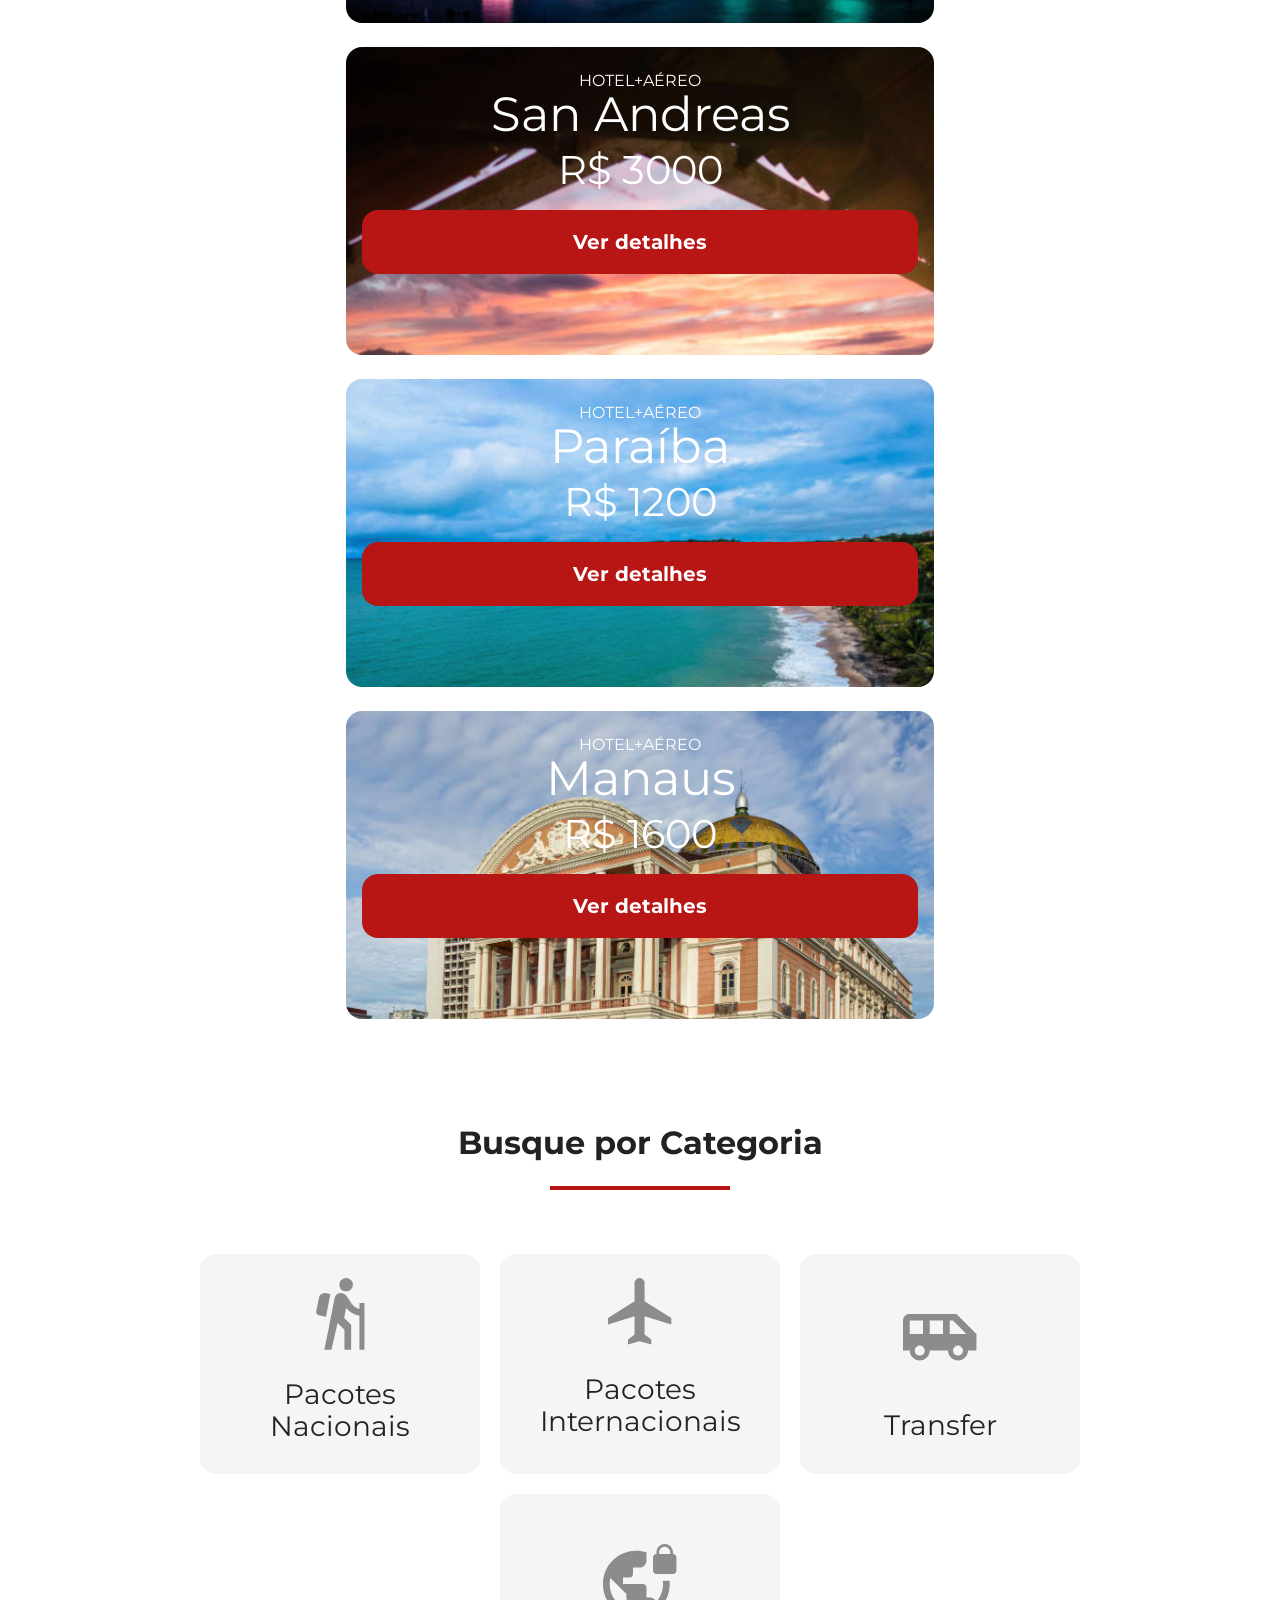
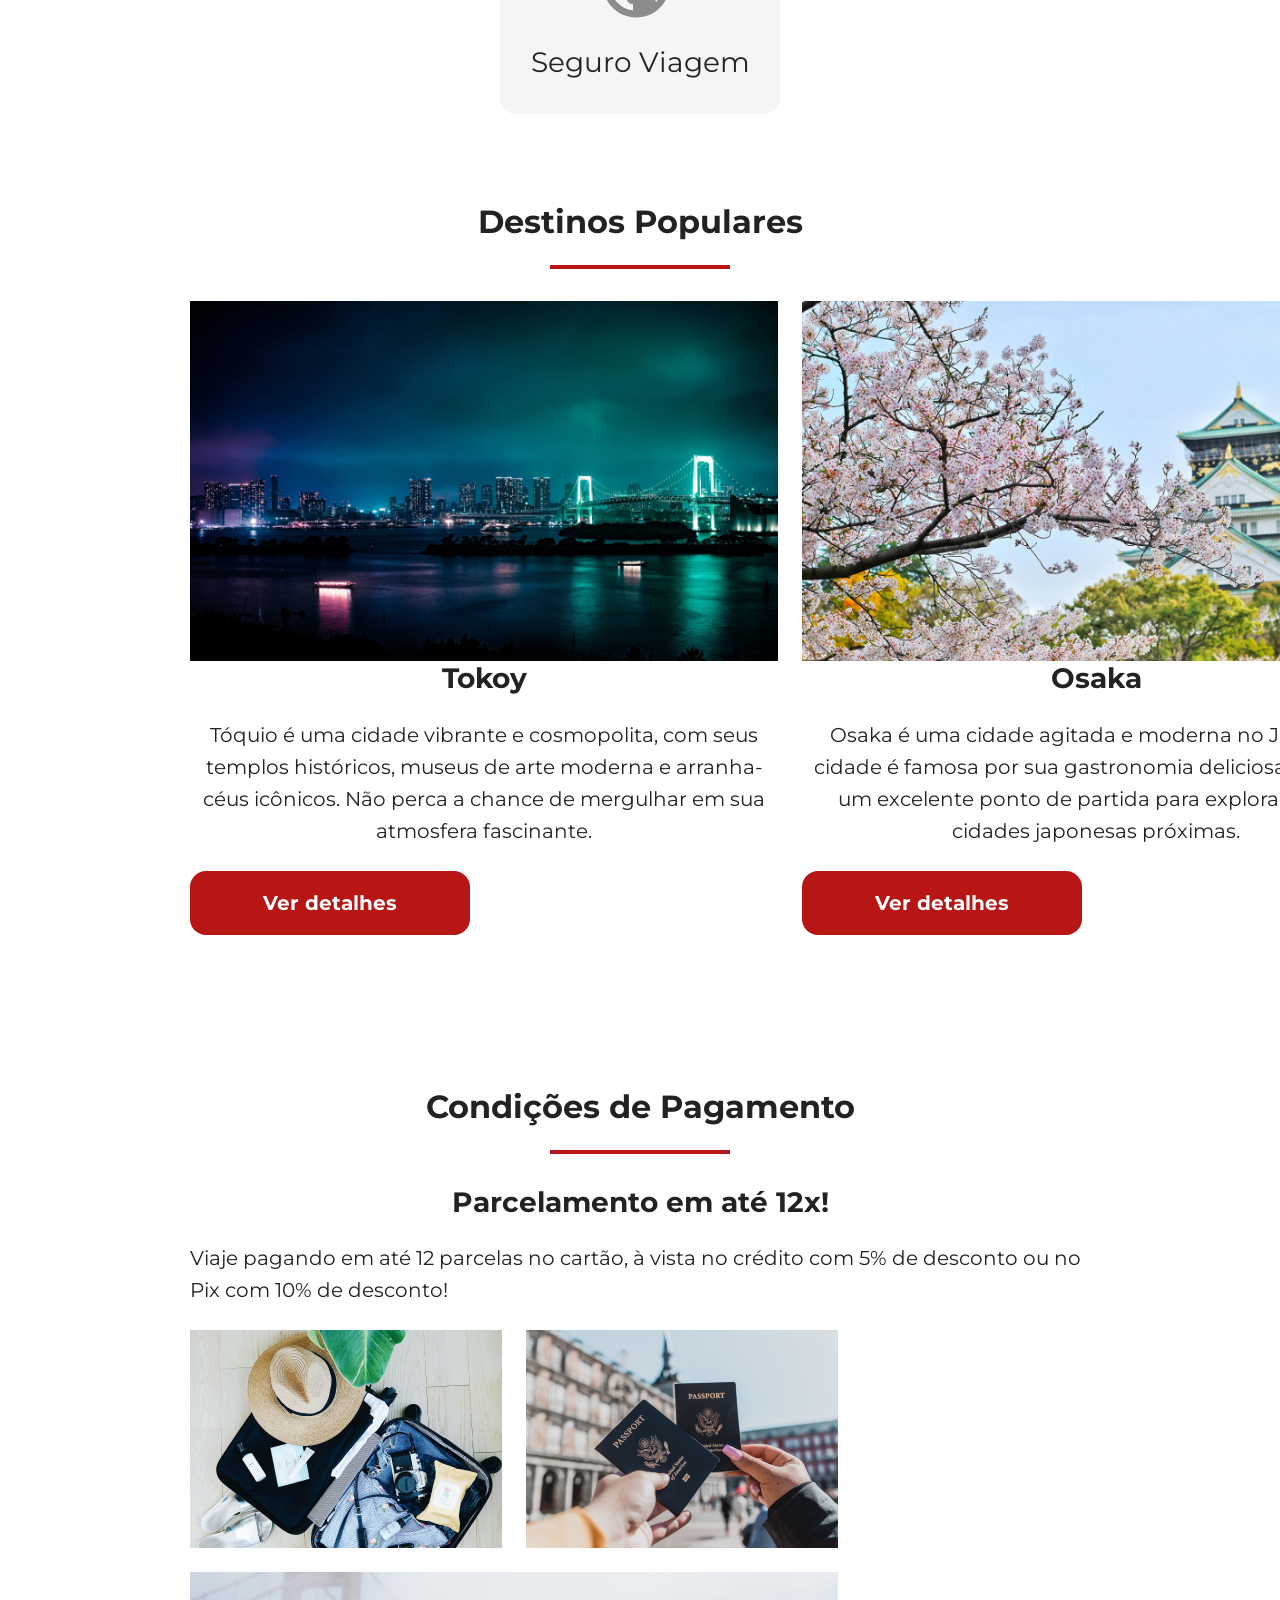
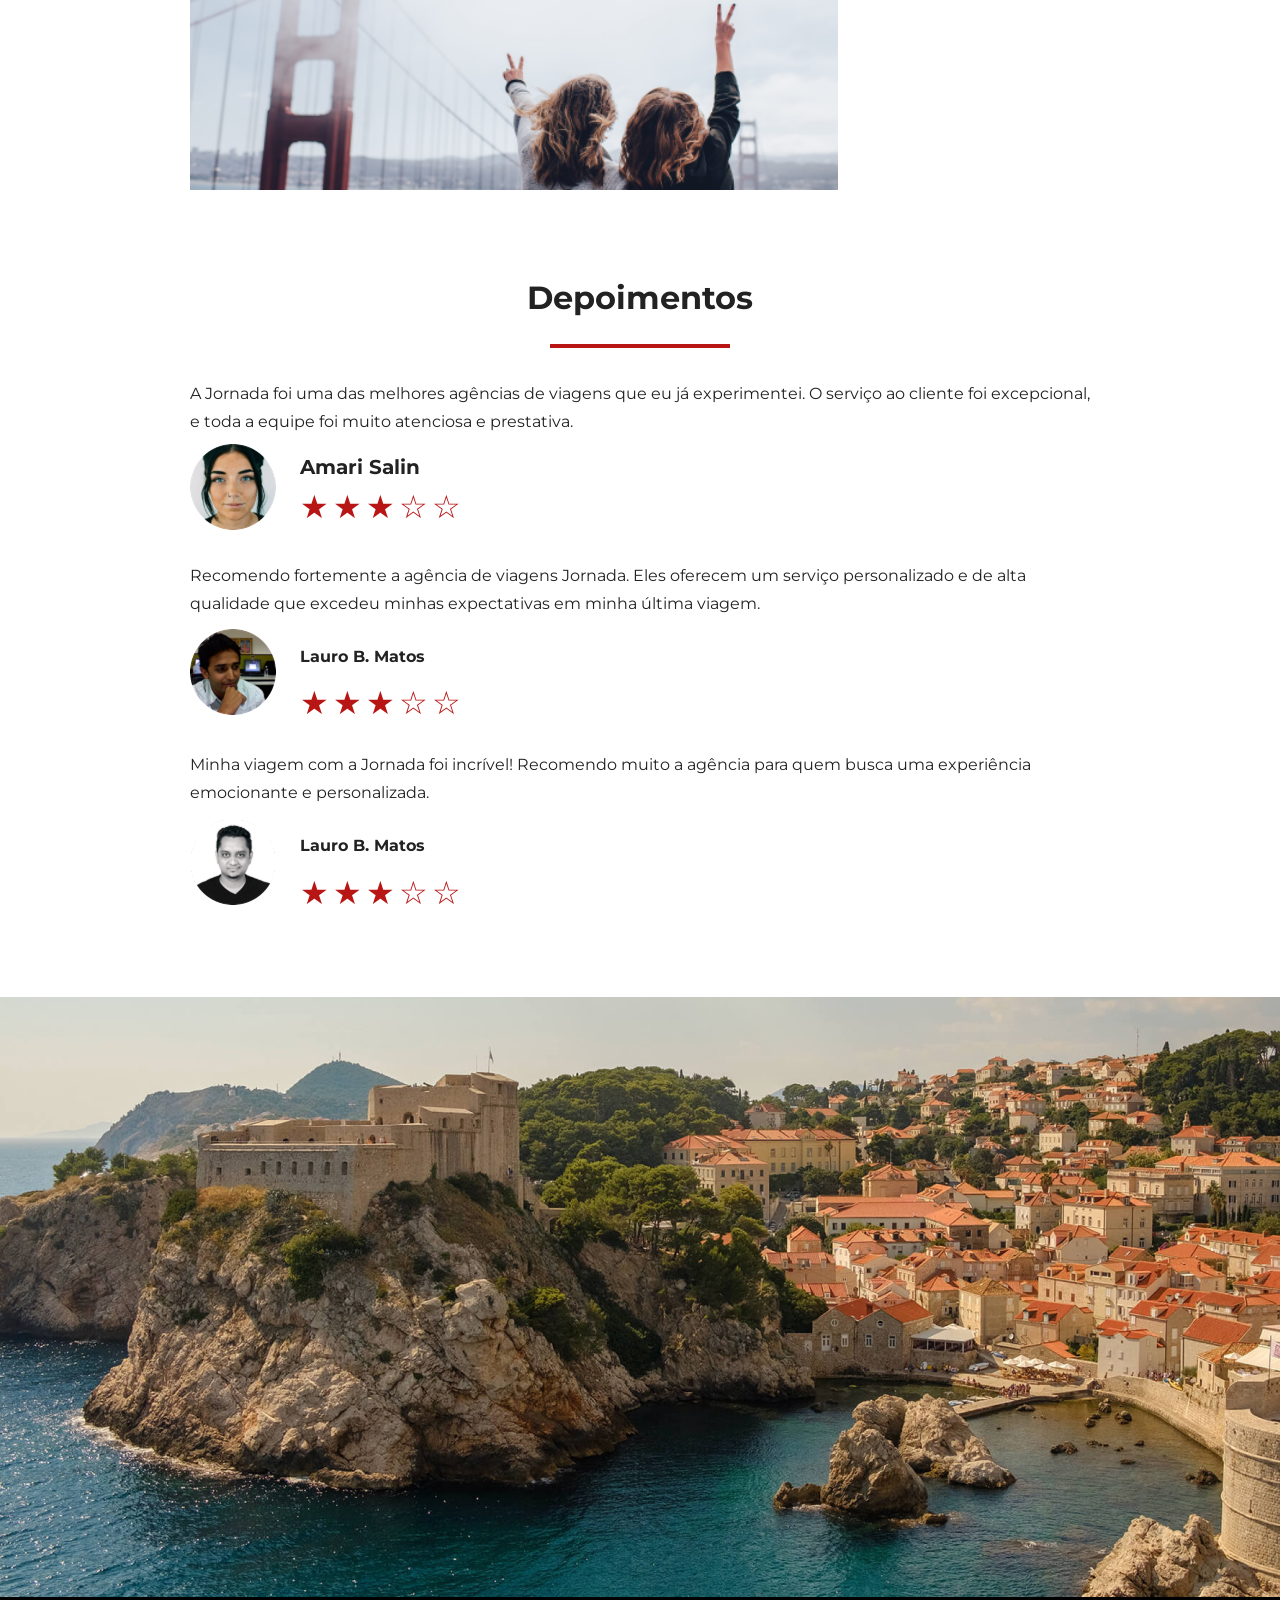
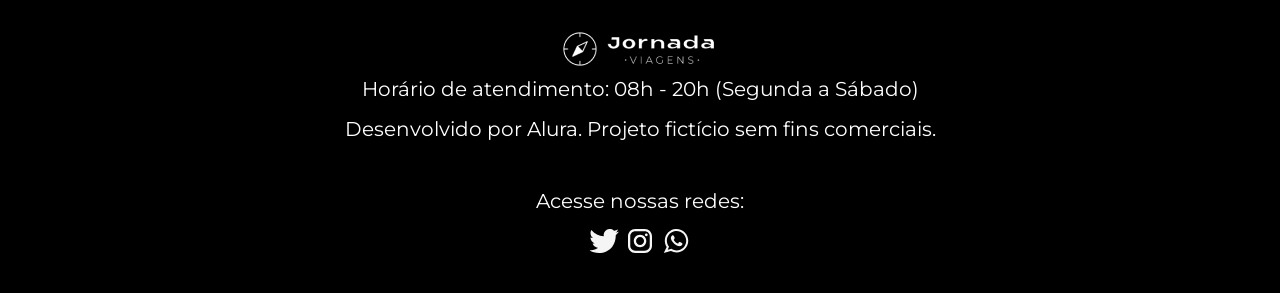
==== commit a2956486: "Adicionando footer hero no pacotes em baixo" ====
--- a/index.html
+++ b/index.html
@@ -287,80 +287,27 @@
     </section>
   </main>
 
-<footer class="main-footer">
-  <div class="footer-content">
-    <img
-      src="img/logo-branco-footer.png"
-      alt="Jornada Viagens"
-      width="160"
-      height="auto"
-    />
-
-    <address>
-      <p>
-        <span aria-hidden="true">🕒</span>
-        Horário de atendimento: 08h às 20h (segunda a sábado)
-      </p>
-    </address>
-
-    <p>
-      <span aria-hidden="true">✈️</span>
-      Desenvolvido por Alura. Projeto fictício sem fins comerciais.
-    </p>
-  </div>
-
-  <nav
-    class="footer-social"
-    aria-label="Redes sociais da Jornada Viagens"
-  >
-    <p>
-      <span aria-hidden="true">➜</span>
-      Acesse nossas redes:
-    </p>
-
-    <a
-      href="#"
-      target="_blank"
-      rel="noopener noreferrer"
-      aria-label="Acessar Twitter da Jornada Viagens"
-      title="Acessar Twitter da Jornada Viagens"
-    >
-      <img
-        src="img/icone-twiter.svg"
-        alt=""
-        aria-hidden="true"
-      />
-    </a>
-
-    <a
-      href="#"
-      target="_blank"
-      rel="noopener noreferrer"
-      aria-label="Acessar Instagram da Jornada Viagens"
-      title="Acessar Instagram da Jornada Viagens"
-    >
-      <img
-        src="img/icone-instragam.svg"
-        alt=""
-        aria-hidden="true"
-      />
-    </a>
-
-    <a
-      href="#"
-      target="_blank"
-      rel="noopener noreferrer"
-      aria-label="Entrar em contato via WhatsApp"
-      title="Entrar em contato via WhatsApp"
-    >
-      <img
-        src="img/icone-whatsapp.svg"
-        alt=""
-        aria-hidden="true"
-      />
-    </a>
-  </nav>
-</footer>
+  <footer class="main-footer main-footer-img">
+    <div class="footer-content">
+      <img src="img/logo-branco-footer.png" alt="logo completa Jornada Viagens" />
+      <p>Horário de atendimento: 08h - 20h (Segunda a Sábado)</p>
+      <p>Desenvolvido por Alura. Projeto fictício sem fins comerciais.</p>
+    </div>
+
+    <div class="footer-social">
+      <p>Acesse nossas redes:</p>
+      <a href="#" target="_blank" title="Acesse o Twitter do Jornada Viagens">
+        <img src="/img/icone-twiter.svg" alt="icone do Twiter na cor branca" />
+      </a>
+      <a href="#" target="_blank" title="Acesse o Instagram do Jornada Viagens">
+        <img src="/img/icone-instragam.svg" alt="icone do Instagram na cor branca" />
+      </a>
+      <a href="#" target="_blank" title="Entre em contato via Whatsapp">
+        <img src="img/icone-whatsapp.svg" alt="icone do Whatsapp na cor branca" />
+      </a>
+    </div>
+  </footer>
+  
 </body>
 
 </html>
